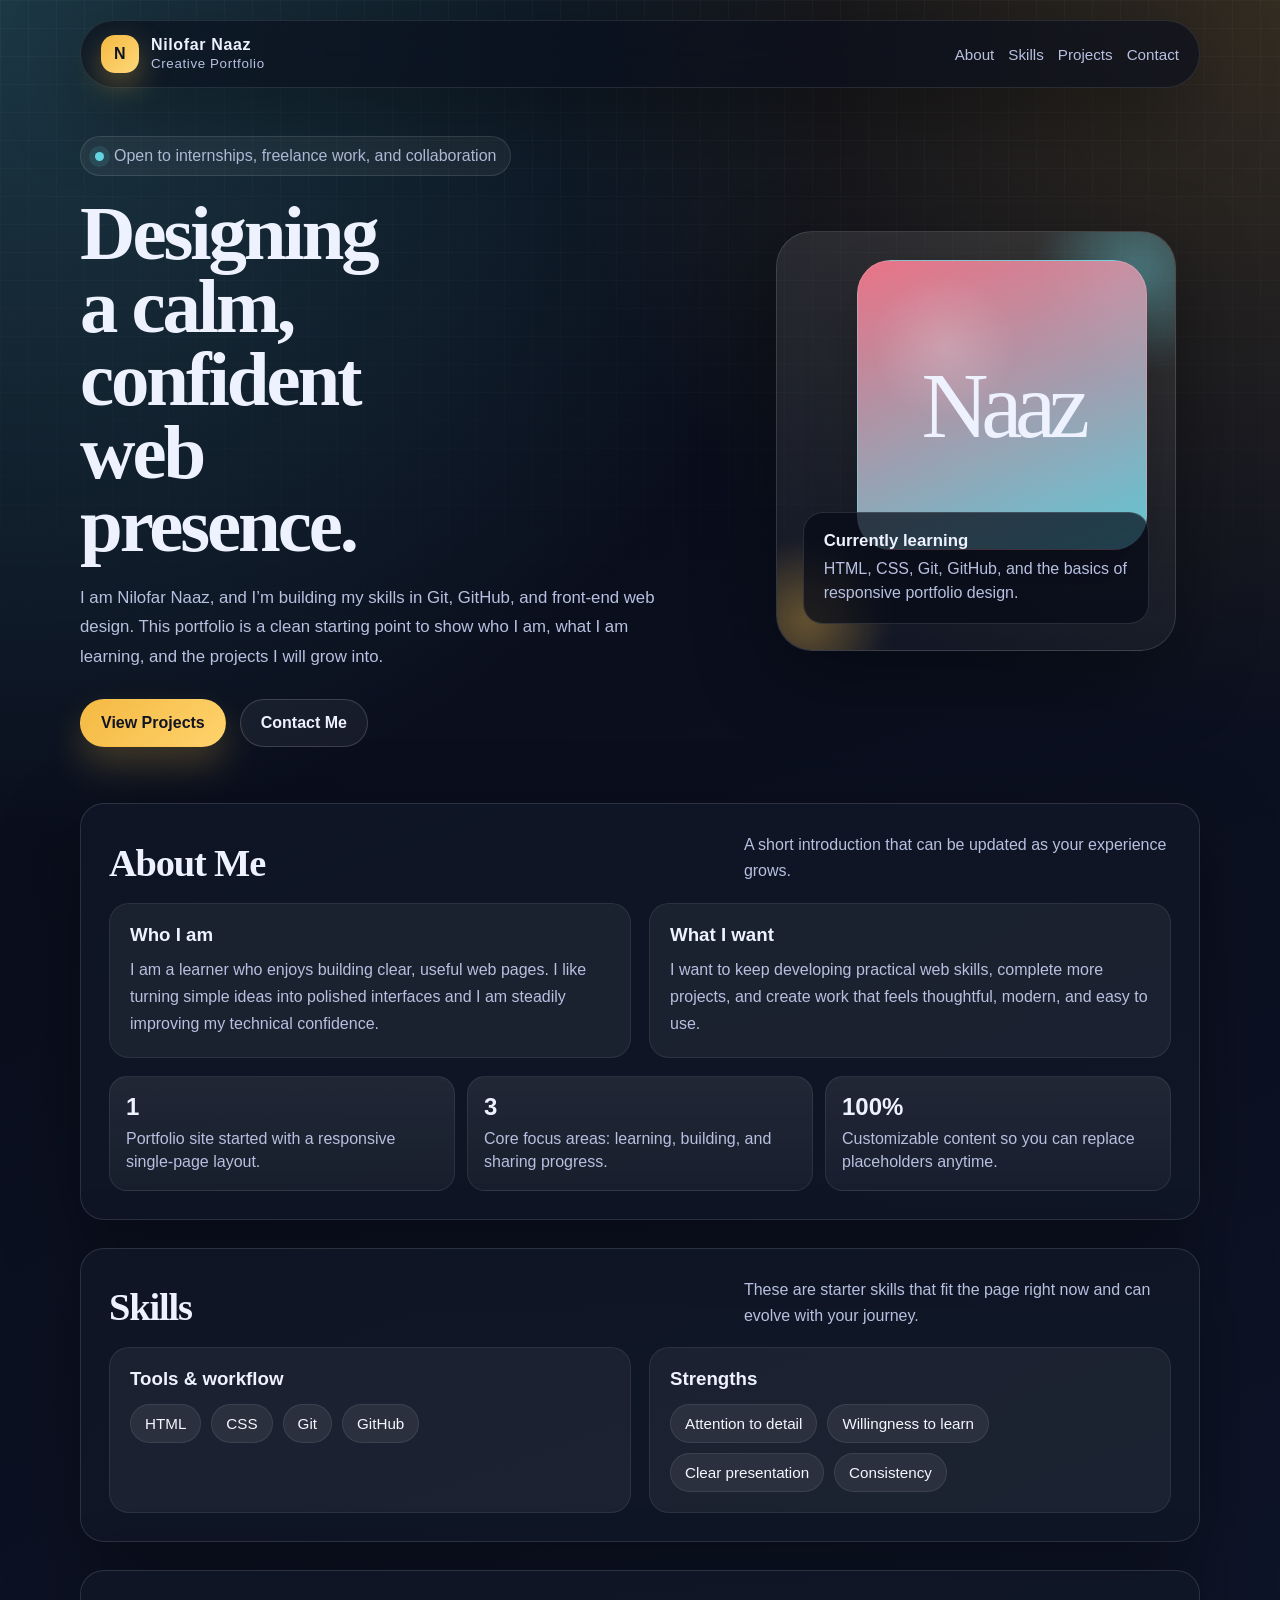
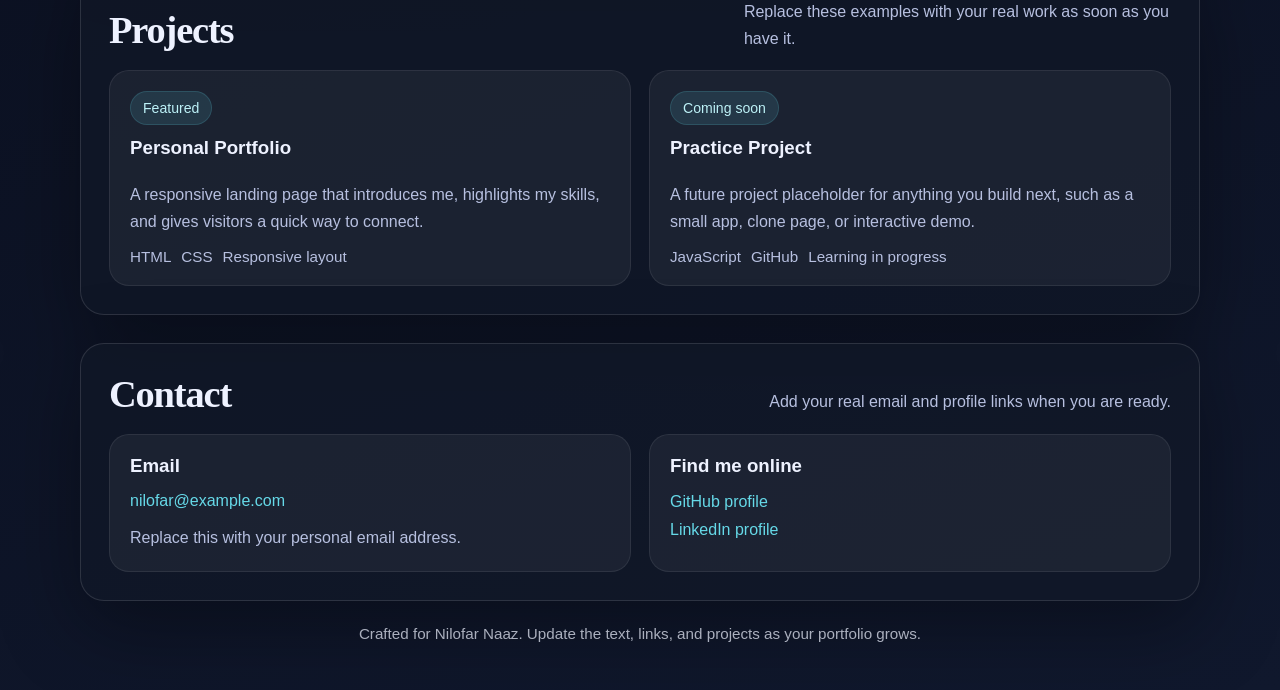
==== index.html @ 6805c0c6 "Initial commit" ====
<!DOCTYPE html>
<html lang="en">
<head>
    <meta charset="UTF-8">
    <meta name="viewport" content="width=device-width, initial-scale=1.0">
    <meta name="description" content="Portfolio website for Nilofar Naaz">
    <title>Nilofar Naaz | Portfolio</title>
    <style>
        :root {
            --bg: #0b1020;
            --bg-soft: #121a33;
            --card: rgba(17, 24, 39, 0.72);
            --card-border: rgba(255, 255, 255, 0.12);
            --text: #eef2ff;
            --muted: #b7c0e0;
            --accent: #f4b942;
            --accent-2: #66d9e8;
            --accent-3: #ff7a90;
            --shadow: 0 24px 80px rgba(0, 0, 0, 0.35);
            --radius: 24px;
        }

        * {
            box-sizing: border-box;
        }

        html {
            scroll-behavior: smooth;
        }

        body {
            margin: 0;
            font-family: "Trebuchet MS", "Segoe UI", Arial, sans-serif;
            color: var(--text);
            background:
                radial-gradient(circle at top left, rgba(102, 217, 232, 0.22), transparent 32%),
                radial-gradient(circle at top right, rgba(244, 185, 66, 0.18), transparent 28%),
                linear-gradient(160deg, #070b16 0%, #0b1020 45%, #10182d 100%);
            min-height: 100vh;
        }

        body::before {
            content: "";
            position: fixed;
            inset: 0;
            pointer-events: none;
            background-image: linear-gradient(rgba(255, 255, 255, 0.03) 1px, transparent 1px), linear-gradient(90deg, rgba(255, 255, 255, 0.03) 1px, transparent 1px);
            background-size: 28px 28px;
            mask-image: linear-gradient(to bottom, rgba(0, 0, 0, 0.9), transparent 90%);
        }

        a {
            color: inherit;
            text-decoration: none;
        }

        .page {
            width: min(1120px, calc(100% - 32px));
            margin: 0 auto;
            padding: 20px 0 48px;
            position: relative;
            z-index: 1;
        }

        .topbar {
            position: sticky;
            top: 16px;
            z-index: 20;
            backdrop-filter: blur(18px);
            background: rgba(10, 14, 28, 0.65);
            border: 1px solid rgba(255, 255, 255, 0.1);
            border-radius: 999px;
            box-shadow: var(--shadow);
            padding: 14px 20px;
            display: flex;
            align-items: center;
            justify-content: space-between;
            gap: 16px;
        }

        .brand {
            display: flex;
            align-items: center;
            gap: 12px;
            font-weight: 700;
            letter-spacing: 0.04em;
        }

        .brand-mark {
            width: 38px;
            height: 38px;
            border-radius: 14px;
            display: grid;
            place-items: center;
            color: #101522;
            background: linear-gradient(135deg, var(--accent), #ffd87a);
            box-shadow: 0 12px 30px rgba(244, 185, 66, 0.35);
        }

        .nav {
            display: flex;
            flex-wrap: wrap;
            gap: 14px;
            color: var(--muted);
            font-size: 0.95rem;
        }

        .nav a:hover,
        .nav a:focus-visible {
            color: var(--text);
        }

        .hero {
            display: grid;
            grid-template-columns: 1.3fr 0.9fr;
            gap: 24px;
            align-items: center;
            padding: 48px 0 28px;
        }

        .eyebrow {
            display: inline-flex;
            align-items: center;
            gap: 10px;
            padding: 10px 14px;
            border: 1px solid rgba(255, 255, 255, 0.12);
            background: rgba(255, 255, 255, 0.05);
            border-radius: 999px;
            color: var(--muted);
            margin-bottom: 22px;
        }

        .eyebrow::before {
            content: "";
            width: 9px;
            height: 9px;
            border-radius: 999px;
            background: var(--accent-2);
            box-shadow: 0 0 0 6px rgba(102, 217, 232, 0.12);
        }

        h1,
        h2,
        h3,
        p {
            margin: 0;
        }

        h1 {
            font-family: Georgia, "Times New Roman", serif;
            font-size: clamp(3rem, 6vw, 5.8rem);
            line-height: 0.95;
            letter-spacing: -0.04em;
            max-width: 9ch;
        }

        .hero-copy {
            margin-top: 20px;
            max-width: 62ch;
            color: var(--muted);
            font-size: 1.05rem;
            line-height: 1.75;
        }

        .cta-row {
            display: flex;
            flex-wrap: wrap;
            gap: 14px;
            margin-top: 28px;
        }

        .btn {
            display: inline-flex;
            align-items: center;
            justify-content: center;
            gap: 10px;
            padding: 14px 20px;
            border-radius: 999px;
            font-weight: 700;
            border: 1px solid transparent;
            transition: transform 180ms ease, box-shadow 180ms ease, border-color 180ms ease, background 180ms ease;
        }

        .btn:hover,
        .btn:focus-visible {
            transform: translateY(-2px);
        }

        .btn-primary {
            color: #111522;
            background: linear-gradient(135deg, var(--accent), #ffd36c);
            box-shadow: 0 18px 34px rgba(244, 185, 66, 0.22);
        }

        .btn-secondary {
            color: var(--text);
            border-color: rgba(255, 255, 255, 0.16);
            background: rgba(255, 255, 255, 0.05);
        }

        .hero-panel {
            position: relative;
            padding: 24px;
        }

        .profile-card {
            position: relative;
            overflow: hidden;
            border-radius: calc(var(--radius) + 12px);
            padding: 28px;
            background: linear-gradient(180deg, rgba(255, 255, 255, 0.09), rgba(255, 255, 255, 0.04));
            border: 1px solid var(--card-border);
            box-shadow: var(--shadow);
            min-height: 420px;
        }

        .profile-card::before,
        .profile-card::after {
            content: "";
            position: absolute;
            border-radius: 999px;
            filter: blur(8px);
        }

        .profile-card::before {
            width: 220px;
            height: 220px;
            right: -70px;
            top: -70px;
            background: radial-gradient(circle, rgba(102, 217, 232, 0.42), transparent 65%);
        }

        .profile-card::after {
            width: 180px;
            height: 180px;
            left: -60px;
            bottom: -60px;
            background: radial-gradient(circle, rgba(244, 185, 66, 0.38), transparent 65%);
        }

        .portrait {
            width: min(100%, 290px);
            aspect-ratio: 1;
            margin-left: auto;
            border-radius: 34px;
            border: 1px solid rgba(255, 255, 255, 0.14);
            background:
                radial-gradient(circle at 30% 30%, rgba(255, 255, 255, 0.18), transparent 25%),
                linear-gradient(160deg, rgba(255, 122, 144, 0.9), rgba(102, 217, 232, 0.9));
            display: grid;
            place-items: center;
            box-shadow: 0 24px 50px rgba(0, 0, 0, 0.26);
            position: relative;
            z-index: 1;
        }

        .portrait span {
            font-family: Georgia, "Times New Roman", serif;
            font-size: clamp(3.4rem, 10vw, 5.8rem);
            letter-spacing: -0.08em;
        }

        .status-card {
            position: absolute;
            left: 26px;
            bottom: 26px;
            right: 26px;
            z-index: 1;
            padding: 18px 20px;
            border-radius: 20px;
            background: rgba(8, 12, 24, 0.72);
            border: 1px solid rgba(255, 255, 255, 0.12);
            display: grid;
            gap: 6px;
        }

        .status-card strong {
            font-size: 1.05rem;
        }

        .status-card span {
            color: var(--muted);
            line-height: 1.5;
        }

        .section {
            margin-top: 28px;
            padding: 28px;
            border-radius: var(--radius);
            background: var(--card);
            border: 1px solid var(--card-border);
            box-shadow: var(--shadow);
        }

        .section-header {
            display: flex;
            align-items: flex-end;
            justify-content: space-between;
            gap: 18px;
            margin-bottom: 18px;
        }

        .section-header h2 {
            font-family: Georgia, "Times New Roman", serif;
            font-size: clamp(1.7rem, 3vw, 2.5rem);
            letter-spacing: -0.03em;
        }

        .section-header p {
            max-width: 48ch;
            color: var(--muted);
            line-height: 1.65;
        }

        .grid {
            display: grid;
            gap: 18px;
        }

        .about-grid,
        .skills-grid,
        .projects-grid,
        .contact-grid {
            grid-template-columns: repeat(2, minmax(0, 1fr));
        }

        .about-card,
        .skill-card,
        .project-card,
        .contact-card {
            padding: 20px;
            border-radius: 20px;
            background: rgba(255, 255, 255, 0.05);
            border: 1px solid rgba(255, 255, 255, 0.08);
        }

        .about-card p,
        .project-card p,
        .contact-card p {
            color: var(--muted);
            line-height: 1.7;
            margin-top: 10px;
        }

        .stat-row {
            display: grid;
            grid-template-columns: repeat(3, minmax(0, 1fr));
            gap: 12px;
            margin-top: 18px;
        }

        .stat {
            padding: 16px;
            border-radius: 18px;
            background: linear-gradient(180deg, rgba(255, 255, 255, 0.08), rgba(255, 255, 255, 0.04));
            border: 1px solid rgba(255, 255, 255, 0.08);
        }

        .stat strong {
            display: block;
            font-size: 1.5rem;
            margin-bottom: 6px;
        }

        .stat span {
            color: var(--muted);
            line-height: 1.45;
        }

        .chips {
            display: flex;
            flex-wrap: wrap;
            gap: 10px;
        }

        .chip {
            padding: 10px 14px;
            border-radius: 999px;
            background: rgba(255, 255, 255, 0.07);
            border: 1px solid rgba(255, 255, 255, 0.08);
            color: #f4f7ff;
            font-size: 0.95rem;
        }

        .project-card {
            display: grid;
            gap: 12px;
            min-height: 180px;
        }

        .project-tag {
            display: inline-flex;
            width: fit-content;
            padding: 8px 12px;
            border-radius: 999px;
            background: rgba(102, 217, 232, 0.12);
            border: 1px solid rgba(102, 217, 232, 0.16);
            color: #bdf1f7;
            font-size: 0.88rem;
        }

        .project-meta {
            display: flex;
            flex-wrap: wrap;
            gap: 10px;
            margin-top: auto;
            color: var(--muted);
            font-size: 0.95rem;
        }

        .contact-card a {
            color: var(--accent-2);
        }

        .contact-links {
            display: grid;
            gap: 10px;
            margin-top: 16px;
        }

        .footer {
            padding: 24px 6px 0;
            color: rgba(238, 242, 255, 0.7);
            text-align: center;
            font-size: 0.95rem;
        }

        @media (max-width: 900px) {
            .hero,
            .about-grid,
            .skills-grid,
            .projects-grid,
            .contact-grid {
                grid-template-columns: 1fr;
            }

            .topbar {
                border-radius: 28px;
                align-items: flex-start;
                flex-direction: column;
            }

            .nav {
                gap: 12px 16px;
            }

            .stat-row {
                grid-template-columns: 1fr;
            }

            .portrait {
                margin: 0 auto;
            }
        }

        @media (max-width: 640px) {
            .page {
                width: min(100% - 20px, 1120px);
                padding-top: 10px;
            }

            .section,
            .profile-card {
                padding: 20px;
            }

            .hero {
                padding-top: 32px;
            }

            h1 {
                max-width: 100%;
            }

            .status-card {
                left: 16px;
                right: 16px;
                bottom: 16px;
            }
        }
    </style>
</head>
<body>
    <main class="page">
        <header class="topbar">
            <div class="brand">
                <div class="brand-mark">N</div>
                <div>
                    <div>Nilofar Naaz</div>
                    <small style="color: var(--muted); font-weight: 400;">Creative Portfolio</small>
                </div>
            </div>
            <nav class="nav" aria-label="Primary">
                <a href="#about">About</a>
                <a href="#skills">Skills</a>
                <a href="#projects">Projects</a>
                <a href="#contact">Contact</a>
            </nav>
        </header>

        <section class="hero" id="home">
            <div>
                <div class="eyebrow">Open to internships, freelance work, and collaboration</div>
                <h1>Designing a calm, confident web presence.</h1>
                <p class="hero-copy">
                    I am Nilofar Naaz, and I’m building my skills in Git, GitHub, and front-end web design.
                    This portfolio is a clean starting point to show who I am, what I am learning, and the projects I will grow into.
                </p>
                <div class="cta-row">
                    <a class="btn btn-primary" href="#projects">View Projects</a>
                    <a class="btn btn-secondary" href="#contact">Contact Me</a>
                </div>
            </div>

            <div class="hero-panel">
                <div class="profile-card">
                    <div class="portrait" aria-hidden="true">
                        <span>Naaz</span>
                    </div>
                    <div class="status-card">
                        <strong>Currently learning</strong>
                        <span>HTML, CSS, Git, GitHub, and the basics of responsive portfolio design.</span>
                    </div>
                </div>
            </div>
        </section>

        <section class="section" id="about">
            <div class="section-header">
                <div>
                    <h2>About Me</h2>
                </div>
                <p>A short introduction that can be updated as your experience grows.</p>
            </div>
            <div class="grid about-grid">
                <article class="about-card">
                    <h3>Who I am</h3>
                    <p>
                        I am a learner who enjoys building clear, useful web pages. I like turning simple ideas into
                        polished interfaces and I am steadily improving my technical confidence.
                    </p>
                </article>
                <article class="about-card">
                    <h3>What I want</h3>
                    <p>
                        I want to keep developing practical web skills, complete more projects, and create work that
                        feels thoughtful, modern, and easy to use.
                    </p>
                </article>
            </div>
            <div class="stat-row">
                <div class="stat">
                    <strong>1</strong>
                    <span>Portfolio site started with a responsive single-page layout.</span>
                </div>
                <div class="stat">
                    <strong>3</strong>
                    <span>Core focus areas: learning, building, and sharing progress.</span>
                </div>
                <div class="stat">
                    <strong>100%</strong>
                    <span>Customizable content so you can replace placeholders anytime.</span>
                </div>
            </div>
        </section>

        <section class="section" id="skills">
            <div class="section-header">
                <div>
                    <h2>Skills</h2>
                </div>
                <p>These are starter skills that fit the page right now and can evolve with your journey.</p>
            </div>
            <div class="grid skills-grid">
                <article class="skill-card">
                    <h3>Tools & workflow</h3>
                    <div class="chips" style="margin-top: 14px;">
                        <span class="chip">HTML</span>
                        <span class="chip">CSS</span>
                        <span class="chip">Git</span>
                        <span class="chip">GitHub</span>
                    </div>
                </article>
                <article class="skill-card">
                    <h3>Strengths</h3>
                    <div class="chips" style="margin-top: 14px;">
                        <span class="chip">Attention to detail</span>
                        <span class="chip">Willingness to learn</span>
                        <span class="chip">Clear presentation</span>
                        <span class="chip">Consistency</span>
                    </div>
                </article>
            </div>
        </section>

        <section class="section" id="projects">
            <div class="section-header">
                <div>
                    <h2>Projects</h2>
                </div>
                <p>Replace these examples with your real work as soon as you have it.</p>
            </div>
            <div class="grid projects-grid">
                <article class="project-card">
                    <div class="project-tag">Featured</div>
                    <h3>Personal Portfolio</h3>
                    <p>A responsive landing page that introduces me, highlights my skills, and gives visitors a quick way to connect.</p>
                    <div class="project-meta">
                        <span>HTML</span>
                        <span>CSS</span>
                        <span>Responsive layout</span>
                    </div>
                </article>
                <article class="project-card">
                    <div class="project-tag">Coming soon</div>
                    <h3>Practice Project</h3>
                    <p>A future project placeholder for anything you build next, such as a small app, clone page, or interactive demo.</p>
                    <div class="project-meta">
                        <span>JavaScript</span>
                        <span>GitHub</span>
                        <span>Learning in progress</span>
                    </div>
                </article>
            </div>
        </section>

        <section class="section" id="contact">
            <div class="section-header">
                <div>
                    <h2>Contact</h2>
                </div>
                <p>Add your real email and profile links when you are ready.</p>
            </div>
            <div class="grid contact-grid">
                <article class="contact-card">
                    <h3>Email</h3>
                    <p><a href="mailto:nilofar@example.com">nilofar@example.com</a></p>
                    <p>Replace this with your personal email address.</p>
                </article>
                <article class="contact-card">
                    <h3>Find me online</h3>
                    <div class="contact-links">
                        <a href="https://github.com/" target="_blank" rel="noreferrer">GitHub profile</a>
                        <a href="https://www.linkedin.com/" target="_blank" rel="noreferrer">LinkedIn profile</a>
                    </div>
                </article>
            </div>
        </section>

        <footer class="footer">
            Crafted for Nilofar Naaz. Update the text, links, and projects as your portfolio grows.
        </footer>
    </main>
</body>
</html>
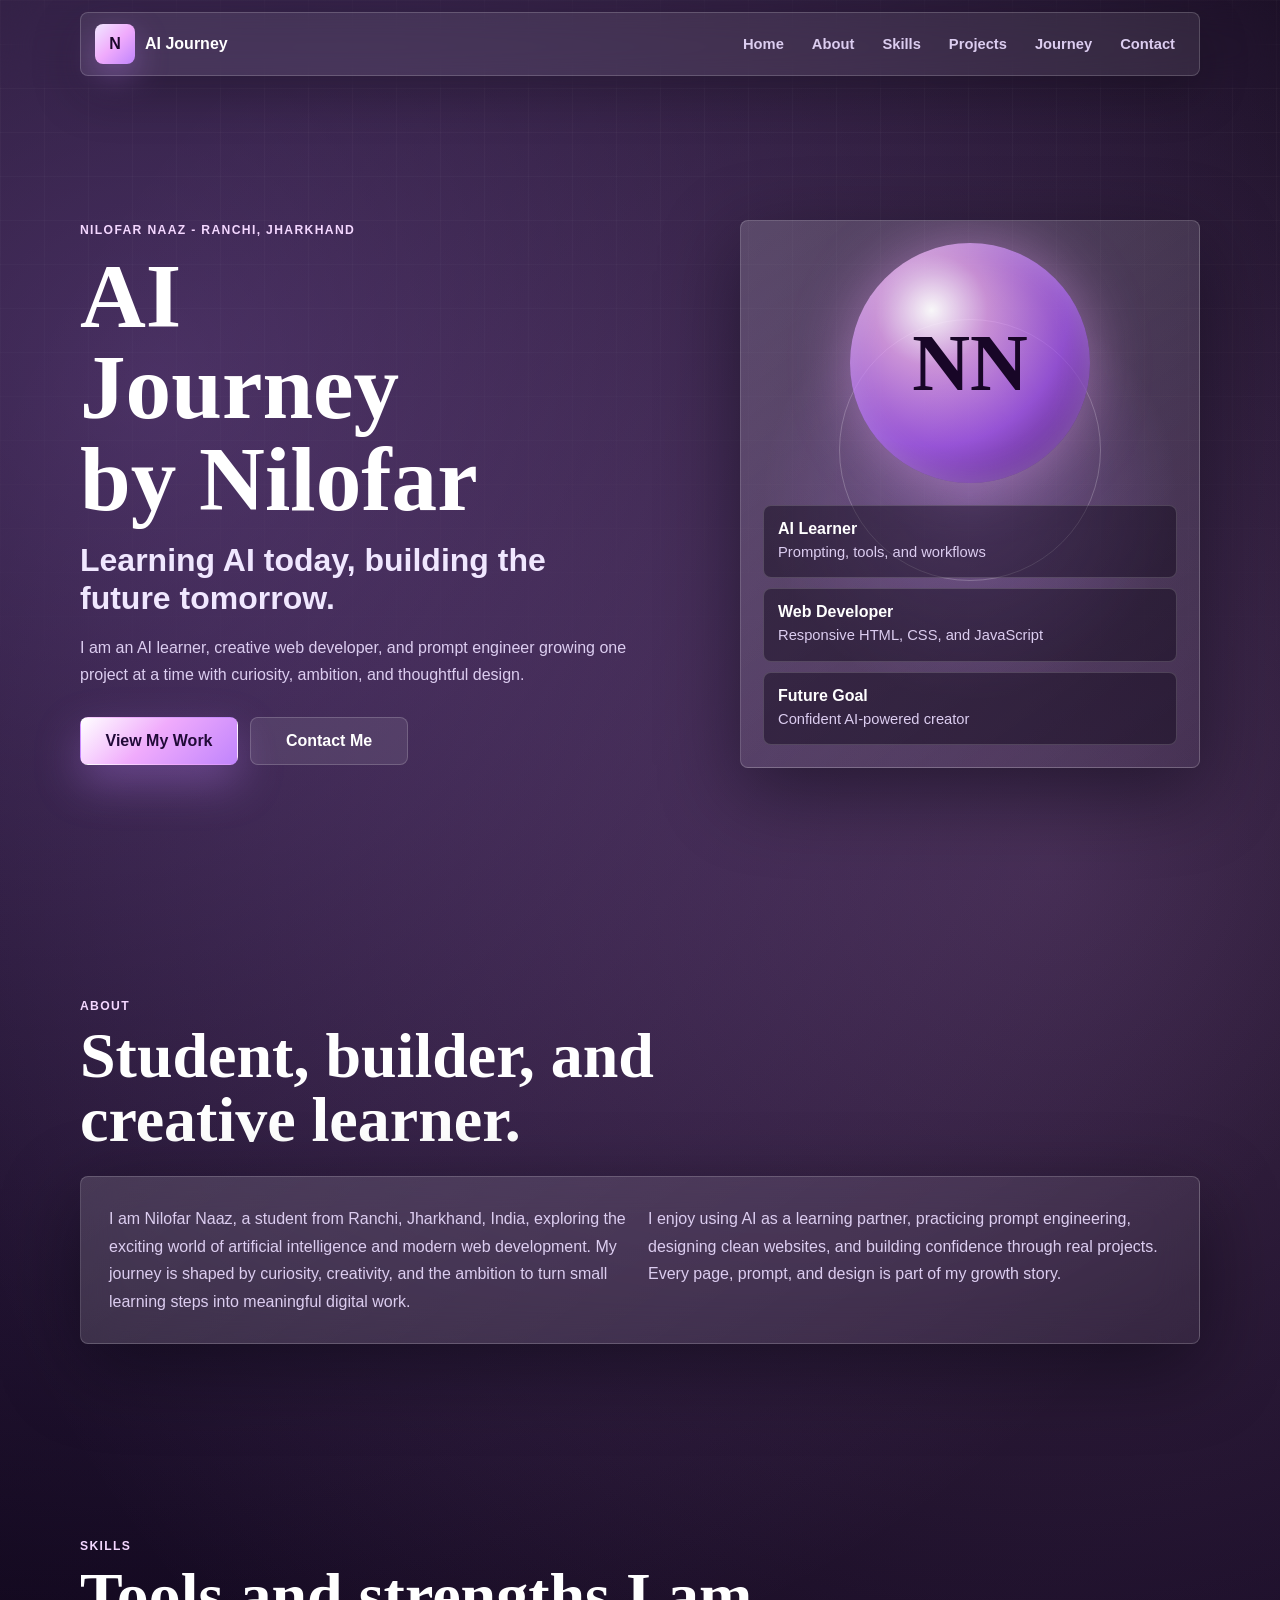
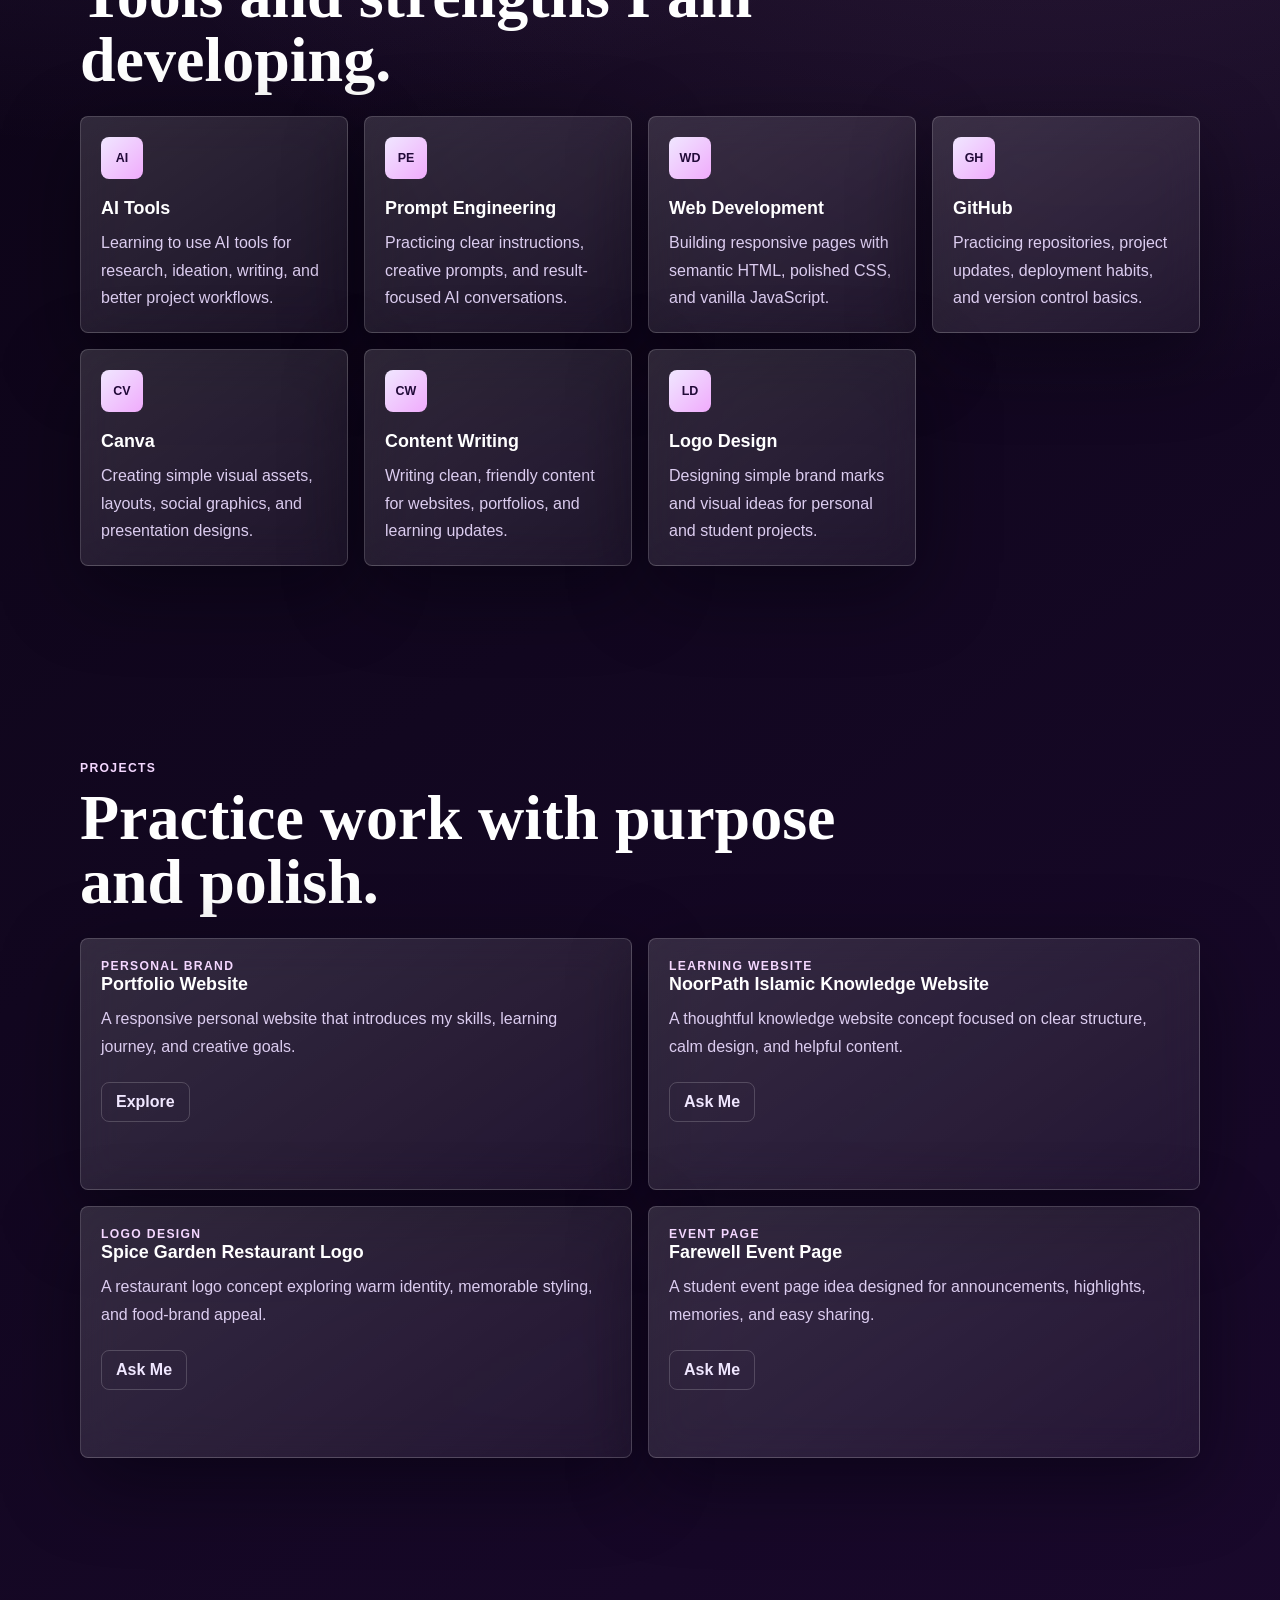
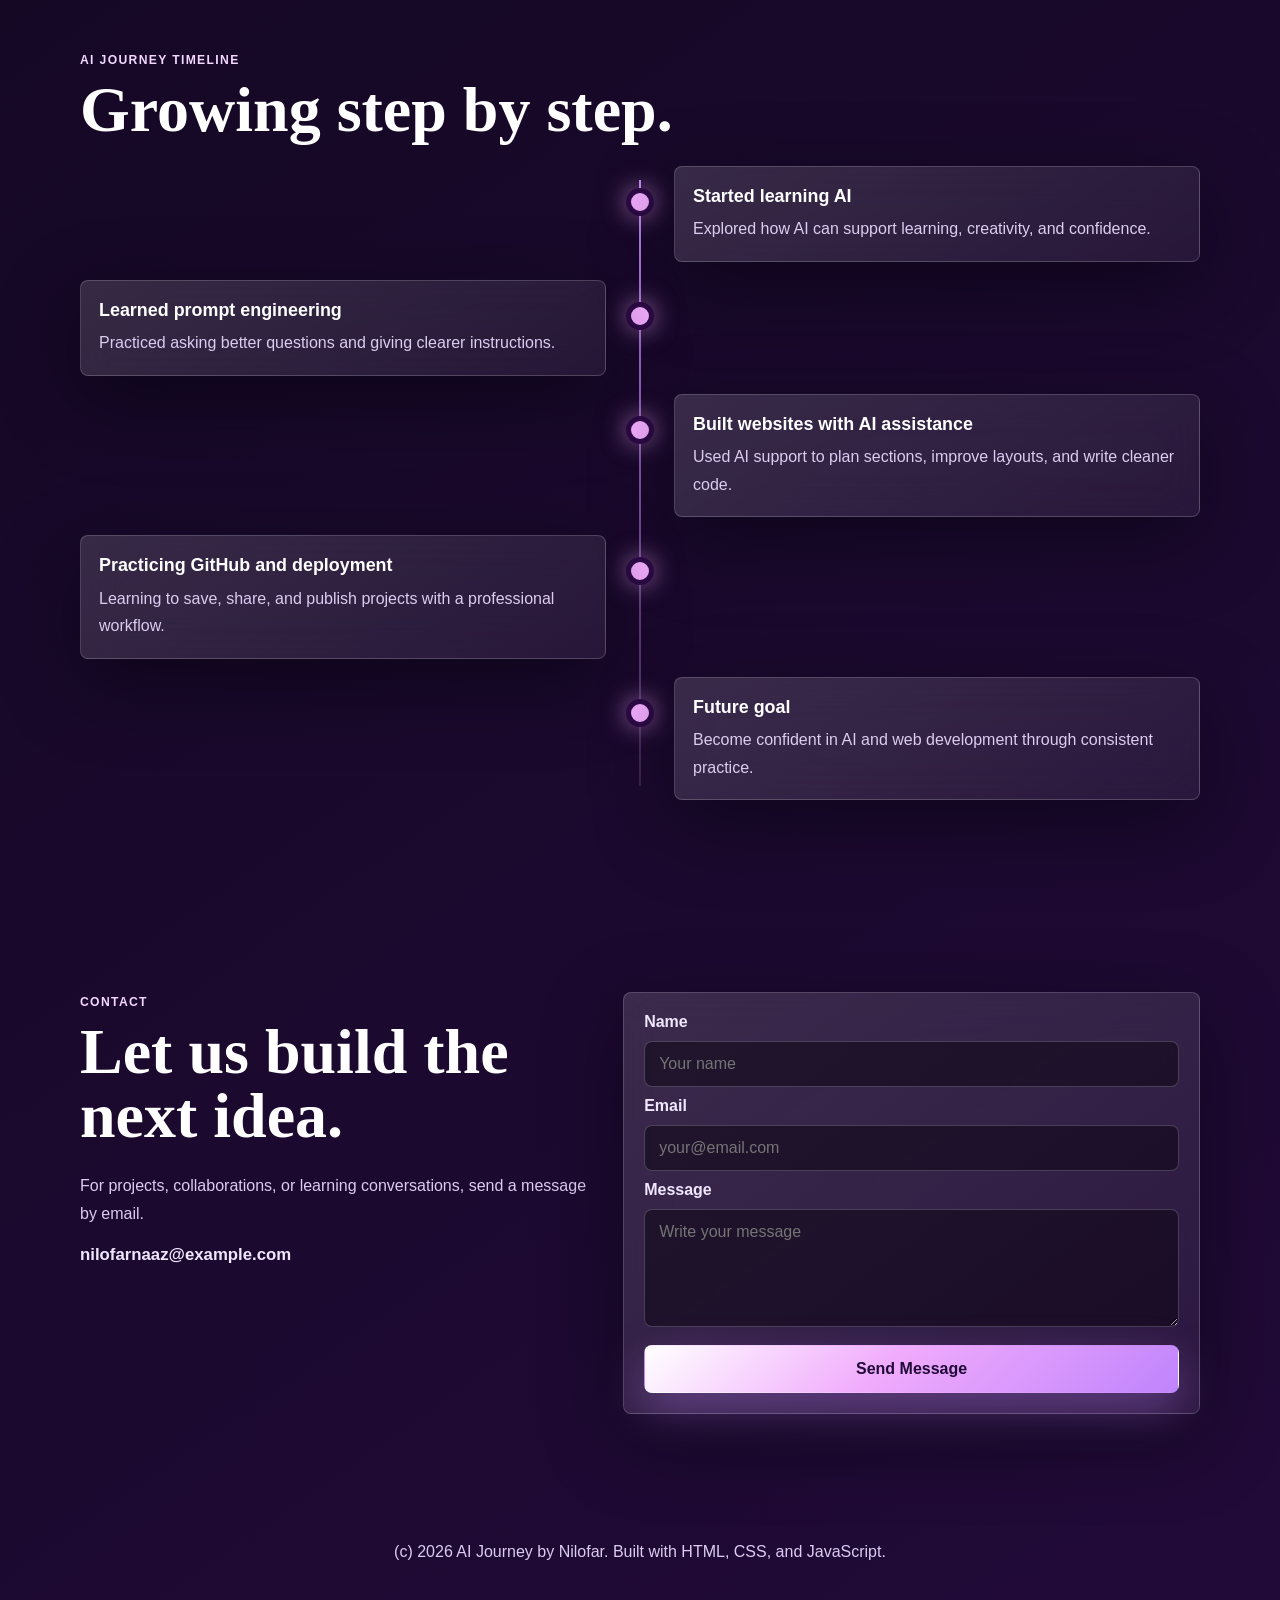
==== commit 94b1fdfc: "Build AI Journey portfolio" ====
--- a/index.html
+++ b/index.html
@@ -3,653 +3,256 @@
 <head>
     <meta charset="UTF-8">
     <meta name="viewport" content="width=device-width, initial-scale=1.0">
-    <meta name="description" content="Portfolio website for Nilofar Naaz">
-    <title>Nilofar Naaz | Portfolio</title>
-    <style>
-        :root {
-            --bg: #0b1020;
-            --bg-soft: #121a33;
-            --card: rgba(17, 24, 39, 0.72);
-            --card-border: rgba(255, 255, 255, 0.12);
-            --text: #eef2ff;
-            --muted: #b7c0e0;
-            --accent: #f4b942;
-            --accent-2: #66d9e8;
-            --accent-3: #ff7a90;
-            --shadow: 0 24px 80px rgba(0, 0, 0, 0.35);
-            --radius: 24px;
-        }
-
-        * {
-            box-sizing: border-box;
-        }
-
-        html {
-            scroll-behavior: smooth;
-        }
-
-        body {
-            margin: 0;
-            font-family: "Trebuchet MS", "Segoe UI", Arial, sans-serif;
-            color: var(--text);
-            background:
-                radial-gradient(circle at top left, rgba(102, 217, 232, 0.22), transparent 32%),
-                radial-gradient(circle at top right, rgba(244, 185, 66, 0.18), transparent 28%),
-                linear-gradient(160deg, #070b16 0%, #0b1020 45%, #10182d 100%);
-            min-height: 100vh;
-        }
-
-        body::before {
-            content: "";
-            position: fixed;
-            inset: 0;
-            pointer-events: none;
-            background-image: linear-gradient(rgba(255, 255, 255, 0.03) 1px, transparent 1px), linear-gradient(90deg, rgba(255, 255, 255, 0.03) 1px, transparent 1px);
-            background-size: 28px 28px;
-            mask-image: linear-gradient(to bottom, rgba(0, 0, 0, 0.9), transparent 90%);
-        }
-
-        a {
-            color: inherit;
-            text-decoration: none;
-        }
-
-        .page {
-            width: min(1120px, calc(100% - 32px));
-            margin: 0 auto;
-            padding: 20px 0 48px;
-            position: relative;
-            z-index: 1;
-        }
-
-        .topbar {
-            position: sticky;
-            top: 16px;
-            z-index: 20;
-            backdrop-filter: blur(18px);
-            background: rgba(10, 14, 28, 0.65);
-            border: 1px solid rgba(255, 255, 255, 0.1);
-            border-radius: 999px;
-            box-shadow: var(--shadow);
-            padding: 14px 20px;
-            display: flex;
-            align-items: center;
-            justify-content: space-between;
-            gap: 16px;
-        }
-
-        .brand {
-            display: flex;
-            align-items: center;
-            gap: 12px;
-            font-weight: 700;
-            letter-spacing: 0.04em;
-        }
-
-        .brand-mark {
-            width: 38px;
-            height: 38px;
-            border-radius: 14px;
-            display: grid;
-            place-items: center;
-            color: #101522;
-            background: linear-gradient(135deg, var(--accent), #ffd87a);
-            box-shadow: 0 12px 30px rgba(244, 185, 66, 0.35);
-        }
-
-        .nav {
-            display: flex;
-            flex-wrap: wrap;
-            gap: 14px;
-            color: var(--muted);
-            font-size: 0.95rem;
-        }
-
-        .nav a:hover,
-        .nav a:focus-visible {
-            color: var(--text);
-        }
-
-        .hero {
-            display: grid;
-            grid-template-columns: 1.3fr 0.9fr;
-            gap: 24px;
-            align-items: center;
-            padding: 48px 0 28px;
-        }
-
-        .eyebrow {
-            display: inline-flex;
-            align-items: center;
-            gap: 10px;
-            padding: 10px 14px;
-            border: 1px solid rgba(255, 255, 255, 0.12);
-            background: rgba(255, 255, 255, 0.05);
-            border-radius: 999px;
-            color: var(--muted);
-            margin-bottom: 22px;
-        }
-
-        .eyebrow::before {
-            content: "";
-            width: 9px;
-            height: 9px;
-            border-radius: 999px;
-            background: var(--accent-2);
-            box-shadow: 0 0 0 6px rgba(102, 217, 232, 0.12);
-        }
-
-        h1,
-        h2,
-        h3,
-        p {
-            margin: 0;
-        }
-
-        h1 {
-            font-family: Georgia, "Times New Roman", serif;
-            font-size: clamp(3rem, 6vw, 5.8rem);
-            line-height: 0.95;
-            letter-spacing: -0.04em;
-            max-width: 9ch;
-        }
-
-        .hero-copy {
-            margin-top: 20px;
-            max-width: 62ch;
-            color: var(--muted);
-            font-size: 1.05rem;
-            line-height: 1.75;
-        }
-
-        .cta-row {
-            display: flex;
-            flex-wrap: wrap;
-            gap: 14px;
-            margin-top: 28px;
-        }
-
-        .btn {
-            display: inline-flex;
-            align-items: center;
-            justify-content: center;
-            gap: 10px;
-            padding: 14px 20px;
-            border-radius: 999px;
-            font-weight: 700;
-            border: 1px solid transparent;
-            transition: transform 180ms ease, box-shadow 180ms ease, border-color 180ms ease, background 180ms ease;
-        }
-
-        .btn:hover,
-        .btn:focus-visible {
-            transform: translateY(-2px);
-        }
-
-        .btn-primary {
-            color: #111522;
-            background: linear-gradient(135deg, var(--accent), #ffd36c);
-            box-shadow: 0 18px 34px rgba(244, 185, 66, 0.22);
-        }
-
-        .btn-secondary {
-            color: var(--text);
-            border-color: rgba(255, 255, 255, 0.16);
-            background: rgba(255, 255, 255, 0.05);
-        }
-
-        .hero-panel {
-            position: relative;
-            padding: 24px;
-        }
-
-        .profile-card {
-            position: relative;
-            overflow: hidden;
-            border-radius: calc(var(--radius) + 12px);
-            padding: 28px;
-            background: linear-gradient(180deg, rgba(255, 255, 255, 0.09), rgba(255, 255, 255, 0.04));
-            border: 1px solid var(--card-border);
-            box-shadow: var(--shadow);
-            min-height: 420px;
-        }
-
-        .profile-card::before,
-        .profile-card::after {
-            content: "";
-            position: absolute;
-            border-radius: 999px;
-            filter: blur(8px);
-        }
-
-        .profile-card::before {
-            width: 220px;
-            height: 220px;
-            right: -70px;
-            top: -70px;
-            background: radial-gradient(circle, rgba(102, 217, 232, 0.42), transparent 65%);
-        }
-
-        .profile-card::after {
-            width: 180px;
-            height: 180px;
-            left: -60px;
-            bottom: -60px;
-            background: radial-gradient(circle, rgba(244, 185, 66, 0.38), transparent 65%);
-        }
-
-        .portrait {
-            width: min(100%, 290px);
-            aspect-ratio: 1;
-            margin-left: auto;
-            border-radius: 34px;
-            border: 1px solid rgba(255, 255, 255, 0.14);
-            background:
-                radial-gradient(circle at 30% 30%, rgba(255, 255, 255, 0.18), transparent 25%),
-                linear-gradient(160deg, rgba(255, 122, 144, 0.9), rgba(102, 217, 232, 0.9));
-            display: grid;
-            place-items: center;
-            box-shadow: 0 24px 50px rgba(0, 0, 0, 0.26);
-            position: relative;
-            z-index: 1;
-        }
-
-        .portrait span {
-            font-family: Georgia, "Times New Roman", serif;
-            font-size: clamp(3.4rem, 10vw, 5.8rem);
-            letter-spacing: -0.08em;
-        }
-
-        .status-card {
-            position: absolute;
-            left: 26px;
-            bottom: 26px;
-            right: 26px;
-            z-index: 1;
-            padding: 18px 20px;
-            border-radius: 20px;
-            background: rgba(8, 12, 24, 0.72);
-            border: 1px solid rgba(255, 255, 255, 0.12);
-            display: grid;
-            gap: 6px;
-        }
-
-        .status-card strong {
-            font-size: 1.05rem;
-        }
-
-        .status-card span {
-            color: var(--muted);
-            line-height: 1.5;
-        }
-
-        .section {
-            margin-top: 28px;
-            padding: 28px;
-            border-radius: var(--radius);
-            background: var(--card);
-            border: 1px solid var(--card-border);
-            box-shadow: var(--shadow);
-        }
-
-        .section-header {
-            display: flex;
-            align-items: flex-end;
-            justify-content: space-between;
-            gap: 18px;
-            margin-bottom: 18px;
-        }
-
-        .section-header h2 {
-            font-family: Georgia, "Times New Roman", serif;
-            font-size: clamp(1.7rem, 3vw, 2.5rem);
-            letter-spacing: -0.03em;
-        }
-
-        .section-header p {
-            max-width: 48ch;
-            color: var(--muted);
-            line-height: 1.65;
-        }
-
-        .grid {
-            display: grid;
-            gap: 18px;
-        }
-
-        .about-grid,
-        .skills-grid,
-        .projects-grid,
-        .contact-grid {
-            grid-template-columns: repeat(2, minmax(0, 1fr));
-        }
-
-        .about-card,
-        .skill-card,
-        .project-card,
-        .contact-card {
-            padding: 20px;
-            border-radius: 20px;
-            background: rgba(255, 255, 255, 0.05);
-            border: 1px solid rgba(255, 255, 255, 0.08);
-        }
-
-        .about-card p,
-        .project-card p,
-        .contact-card p {
-            color: var(--muted);
-            line-height: 1.7;
-            margin-top: 10px;
-        }
-
-        .stat-row {
-            display: grid;
-            grid-template-columns: repeat(3, minmax(0, 1fr));
-            gap: 12px;
-            margin-top: 18px;
-        }
-
-        .stat {
-            padding: 16px;
-            border-radius: 18px;
-            background: linear-gradient(180deg, rgba(255, 255, 255, 0.08), rgba(255, 255, 255, 0.04));
-            border: 1px solid rgba(255, 255, 255, 0.08);
-        }
-
-        .stat strong {
-            display: block;
-            font-size: 1.5rem;
-            margin-bottom: 6px;
-        }
-
-        .stat span {
-            color: var(--muted);
-            line-height: 1.45;
-        }
-
-        .chips {
-            display: flex;
-            flex-wrap: wrap;
-            gap: 10px;
-        }
-
-        .chip {
-            padding: 10px 14px;
-            border-radius: 999px;
-            background: rgba(255, 255, 255, 0.07);
-            border: 1px solid rgba(255, 255, 255, 0.08);
-            color: #f4f7ff;
-            font-size: 0.95rem;
-        }
-
-        .project-card {
-            display: grid;
-            gap: 12px;
-            min-height: 180px;
-        }
-
-        .project-tag {
-            display: inline-flex;
-            width: fit-content;
-            padding: 8px 12px;
-            border-radius: 999px;
-            background: rgba(102, 217, 232, 0.12);
-            border: 1px solid rgba(102, 217, 232, 0.16);
-            color: #bdf1f7;
-            font-size: 0.88rem;
-        }
-
-        .project-meta {
-            display: flex;
-            flex-wrap: wrap;
-            gap: 10px;
-            margin-top: auto;
-            color: var(--muted);
-            font-size: 0.95rem;
-        }
-
-        .contact-card a {
-            color: var(--accent-2);
-        }
-
-        .contact-links {
-            display: grid;
-            gap: 10px;
-            margin-top: 16px;
-        }
-
-        .footer {
-            padding: 24px 6px 0;
-            color: rgba(238, 242, 255, 0.7);
-            text-align: center;
-            font-size: 0.95rem;
-        }
-
-        @media (max-width: 900px) {
-            .hero,
-            .about-grid,
-            .skills-grid,
-            .projects-grid,
-            .contact-grid {
-                grid-template-columns: 1fr;
-            }
-
-            .topbar {
-                border-radius: 28px;
-                align-items: flex-start;
-                flex-direction: column;
-            }
-
-            .nav {
-                gap: 12px 16px;
-            }
-
-            .stat-row {
-                grid-template-columns: 1fr;
-            }
-
-            .portrait {
-                margin: 0 auto;
-            }
-        }
-
-        @media (max-width: 640px) {
-            .page {
-                width: min(100% - 20px, 1120px);
-                padding-top: 10px;
-            }
-
-            .section,
-            .profile-card {
-                padding: 20px;
-            }
-
-            .hero {
-                padding-top: 32px;
-            }
-
-            h1 {
-                max-width: 100%;
-            }
-
-            .status-card {
-                left: 16px;
-                right: 16px;
-                bottom: 16px;
-            }
-        }
-    </style>
+    <meta name="description" content="AI Journey by Nilofar - portfolio of Nilofar Naaz, AI learner, web developer, and prompt engineer from Ranchi, Jharkhand.">
+    <title>AI Journey by Nilofar</title>
+    <link rel="stylesheet" href="style.css">
 </head>
 <body>
-    <main class="page">
-        <header class="topbar">
-            <div class="brand">
-                <div class="brand-mark">N</div>
-                <div>
-                    <div>Nilofar Naaz</div>
-                    <small style="color: var(--muted); font-weight: 400;">Creative Portfolio</small>
-                </div>
-            </div>
-            <nav class="nav" aria-label="Primary">
-                <a href="#about">About</a>
-                <a href="#skills">Skills</a>
-                <a href="#projects">Projects</a>
-                <a href="#contact">Contact</a>
-            </nav>
-        </header>
-
-        <section class="hero" id="home">
-            <div>
-                <div class="eyebrow">Open to internships, freelance work, and collaboration</div>
-                <h1>Designing a calm, confident web presence.</h1>
-                <p class="hero-copy">
-                    I am Nilofar Naaz, and I’m building my skills in Git, GitHub, and front-end web design.
-                    This portfolio is a clean starting point to show who I am, what I am learning, and the projects I will grow into.
-                </p>
-                <div class="cta-row">
-                    <a class="btn btn-primary" href="#projects">View Projects</a>
-                    <a class="btn btn-secondary" href="#contact">Contact Me</a>
-                </div>
-            </div>
-
-            <div class="hero-panel">
-                <div class="profile-card">
-                    <div class="portrait" aria-hidden="true">
-                        <span>Naaz</span>
+    <header class="site-header" id="top">
+        <nav class="navbar" aria-label="Primary navigation">
+            <a class="brand" href="#home" aria-label="AI Journey by Nilofar home">
+                <span class="brand-mark">N</span>
+                <span class="brand-text">AI Journey</span>
+            </a>
+
+            <button class="nav-toggle" type="button" aria-label="Open navigation menu" aria-expanded="false" aria-controls="nav-menu">
+                <span></span>
+                <span></span>
+                <span></span>
+            </button>
+
+            <ul class="nav-menu" id="nav-menu">
+                <li><a href="#home">Home</a></li>
+                <li><a href="#about">About</a></li>
+                <li><a href="#skills">Skills</a></li>
+                <li><a href="#projects">Projects</a></li>
+                <li><a href="#journey">Journey</a></li>
+                <li><a href="#contact">Contact</a></li>
+            </ul>
+        </nav>
+    </header>
+
+    <main>
+        <section class="hero section-pad" id="home">
+            <div class="container hero-grid">
+                <div class="hero-content reveal">
+                    <p class="eyebrow">Nilofar Naaz - Ranchi, Jharkhand</p>
+                    <h1>AI Journey by Nilofar</h1>
+                    <p class="hero-subtitle">Learning AI today, building the future tomorrow.</p>
+                    <p class="hero-copy">
+                        I am an AI learner, creative web developer, and prompt engineer growing one project at a time with curiosity, ambition, and thoughtful design.
+                    </p>
+                    <div class="hero-actions">
+                        <a class="btn btn-primary" href="#projects">View My Work</a>
+                        <a class="btn btn-secondary" href="#contact">Contact Me</a>
                     </div>
-                    <div class="status-card">
-                        <strong>Currently learning</strong>
-                        <span>HTML, CSS, Git, GitHub, and the basics of responsive portfolio design.</span>
+                </div>
+
+                <div class="hero-card reveal">
+                    <div class="orbital-card">
+                        <div class="profile-glow">
+                            <span>NN</span>
+                        </div>
+                        <div class="hero-stats">
+                            <div>
+                                <strong>AI Learner</strong>
+                                <span>Prompting, tools, and workflows</span>
+                            </div>
+                            <div>
+                                <strong>Web Developer</strong>
+                                <span>Responsive HTML, CSS, and JavaScript</span>
+                            </div>
+                            <div>
+                                <strong>Future Goal</strong>
+                                <span>Confident AI-powered creator</span>
+                            </div>
+                        </div>
                     </div>
                 </div>
             </div>
         </section>
 
-        <section class="section" id="about">
-            <div class="section-header">
-                <div>
-                    <h2>About Me</h2>
-                </div>
-                <p>A short introduction that can be updated as your experience grows.</p>
-            </div>
-            <div class="grid about-grid">
-                <article class="about-card">
-                    <h3>Who I am</h3>
+        <section class="section-pad" id="about">
+            <div class="container">
+                <div class="section-heading reveal">
+                    <span>About</span>
+                    <h2>Student, builder, and creative learner.</h2>
+                </div>
+                <div class="about-panel glass reveal">
                     <p>
-                        I am a learner who enjoys building clear, useful web pages. I like turning simple ideas into
-                        polished interfaces and I am steadily improving my technical confidence.
-                    </p>
-                </article>
-                <article class="about-card">
-                    <h3>What I want</h3>
+                        I am Nilofar Naaz, a student from Ranchi, Jharkhand, India, exploring the exciting world of artificial intelligence and modern web development. My journey is shaped by curiosity, creativity, and the ambition to turn small learning steps into meaningful digital work.
+                    </p>
                     <p>
-                        I want to keep developing practical web skills, complete more projects, and create work that
-                        feels thoughtful, modern, and easy to use.
-                    </p>
-                </article>
-            </div>
-            <div class="stat-row">
-                <div class="stat">
-                    <strong>1</strong>
-                    <span>Portfolio site started with a responsive single-page layout.</span>
-                </div>
-                <div class="stat">
-                    <strong>3</strong>
-                    <span>Core focus areas: learning, building, and sharing progress.</span>
-                </div>
-                <div class="stat">
-                    <strong>100%</strong>
-                    <span>Customizable content so you can replace placeholders anytime.</span>
-                </div>
-            </div>
-        </section>
-
-        <section class="section" id="skills">
-            <div class="section-header">
-                <div>
-                    <h2>Skills</h2>
-                </div>
-                <p>These are starter skills that fit the page right now and can evolve with your journey.</p>
-            </div>
-            <div class="grid skills-grid">
-                <article class="skill-card">
-                    <h3>Tools & workflow</h3>
-                    <div class="chips" style="margin-top: 14px;">
-                        <span class="chip">HTML</span>
-                        <span class="chip">CSS</span>
-                        <span class="chip">Git</span>
-                        <span class="chip">GitHub</span>
+                        I enjoy using AI as a learning partner, practicing prompt engineering, designing clean websites, and building confidence through real projects. Every page, prompt, and design is part of my growth story.
+                    </p>
+                </div>
+            </div>
+        </section>
+
+        <section class="section-pad" id="skills">
+            <div class="container">
+                <div class="section-heading reveal">
+                    <span>Skills</span>
+                    <h2>Tools and strengths I am developing.</h2>
+                </div>
+                <div class="card-grid skills-grid">
+                    <article class="skill-card glass reveal">
+                        <span class="card-icon">AI</span>
+                        <h3>AI Tools</h3>
+                        <p>Learning to use AI tools for research, ideation, writing, and better project workflows.</p>
+                    </article>
+                    <article class="skill-card glass reveal">
+                        <span class="card-icon">PE</span>
+                        <h3>Prompt Engineering</h3>
+                        <p>Practicing clear instructions, creative prompts, and result-focused AI conversations.</p>
+                    </article>
+                    <article class="skill-card glass reveal">
+                        <span class="card-icon">WD</span>
+                        <h3>Web Development</h3>
+                        <p>Building responsive pages with semantic HTML, polished CSS, and vanilla JavaScript.</p>
+                    </article>
+                    <article class="skill-card glass reveal">
+                        <span class="card-icon">GH</span>
+                        <h3>GitHub</h3>
+                        <p>Practicing repositories, project updates, deployment habits, and version control basics.</p>
+                    </article>
+                    <article class="skill-card glass reveal">
+                        <span class="card-icon">CV</span>
+                        <h3>Canva</h3>
+                        <p>Creating simple visual assets, layouts, social graphics, and presentation designs.</p>
+                    </article>
+                    <article class="skill-card glass reveal">
+                        <span class="card-icon">CW</span>
+                        <h3>Content Writing</h3>
+                        <p>Writing clean, friendly content for websites, portfolios, and learning updates.</p>
+                    </article>
+                    <article class="skill-card glass reveal">
+                        <span class="card-icon">LD</span>
+                        <h3>Logo Design</h3>
+                        <p>Designing simple brand marks and visual ideas for personal and student projects.</p>
+                    </article>
+                </div>
+            </div>
+        </section>
+
+        <section class="section-pad" id="projects">
+            <div class="container">
+                <div class="section-heading reveal">
+                    <span>Projects</span>
+                    <h2>Practice work with purpose and polish.</h2>
+                </div>
+                <div class="card-grid projects-grid">
+                    <article class="project-card glass reveal">
+                        <div class="project-topline">Personal Brand</div>
+                        <h3>Portfolio Website</h3>
+                        <p>A responsive personal website that introduces my skills, learning journey, and creative goals.</p>
+                        <a href="#home" aria-label="View Portfolio Website project">Explore</a>
+                    </article>
+                    <article class="project-card glass reveal">
+                        <div class="project-topline">Learning Website</div>
+                        <h3>NoorPath Islamic Knowledge Website</h3>
+                        <p>A thoughtful knowledge website concept focused on clear structure, calm design, and helpful content.</p>
+                        <a href="#contact" aria-label="Ask about NoorPath Islamic Knowledge Website">Ask Me</a>
+                    </article>
+                    <article class="project-card glass reveal">
+                        <div class="project-topline">Logo Design</div>
+                        <h3>Spice Garden Restaurant Logo</h3>
+                        <p>A restaurant logo concept exploring warm identity, memorable styling, and food-brand appeal.</p>
+                        <a href="#contact" aria-label="Ask about Spice Garden Restaurant Logo">Ask Me</a>
+                    </article>
+                    <article class="project-card glass reveal">
+                        <div class="project-topline">Event Page</div>
+                        <h3>Farewell Event Page</h3>
+                        <p>A student event page idea designed for announcements, highlights, memories, and easy sharing.</p>
+                        <a href="#contact" aria-label="Ask about Farewell Event Page">Ask Me</a>
+                    </article>
+                </div>
+            </div>
+        </section>
+
+        <section class="section-pad" id="journey">
+            <div class="container">
+                <div class="section-heading reveal">
+                    <span>AI Journey Timeline</span>
+                    <h2>Growing step by step.</h2>
+                </div>
+                <div class="timeline">
+                    <article class="timeline-item reveal">
+                        <span></span>
+                        <div class="glass">
+                            <h3>Started learning AI</h3>
+                            <p>Explored how AI can support learning, creativity, and confidence.</p>
+                        </div>
+                    </article>
+                    <article class="timeline-item reveal">
+                        <span></span>
+                        <div class="glass">
+                            <h3>Learned prompt engineering</h3>
+                            <p>Practiced asking better questions and giving clearer instructions.</p>
+                        </div>
+                    </article>
+                    <article class="timeline-item reveal">
+                        <span></span>
+                        <div class="glass">
+                            <h3>Built websites with AI assistance</h3>
+                            <p>Used AI support to plan sections, improve layouts, and write cleaner code.</p>
+                        </div>
+                    </article>
+                    <article class="timeline-item reveal">
+                        <span></span>
+                        <div class="glass">
+                            <h3>Practicing GitHub and deployment</h3>
+                            <p>Learning to save, share, and publish projects with a professional workflow.</p>
+                        </div>
+                    </article>
+                    <article class="timeline-item reveal">
+                        <span></span>
+                        <div class="glass">
+                            <h3>Future goal</h3>
+                            <p>Become confident in AI and web development through consistent practice.</p>
+                        </div>
+                    </article>
+                </div>
+            </div>
+        </section>
+
+        <section class="section-pad" id="contact">
+            <div class="container contact-grid">
+                <div class="contact-copy reveal">
+                    <div class="section-heading">
+                        <span>Contact</span>
+                        <h2>Let us build the next idea.</h2>
                     </div>
-                </article>
-                <article class="skill-card">
-                    <h3>Strengths</h3>
-                    <div class="chips" style="margin-top: 14px;">
-                        <span class="chip">Attention to detail</span>
-                        <span class="chip">Willingness to learn</span>
-                        <span class="chip">Clear presentation</span>
-                        <span class="chip">Consistency</span>
-                    </div>
-                </article>
-            </div>
-        </section>
-
-        <section class="section" id="projects">
-            <div class="section-header">
-                <div>
-                    <h2>Projects</h2>
-                </div>
-                <p>Replace these examples with your real work as soon as you have it.</p>
-            </div>
-            <div class="grid projects-grid">
-                <article class="project-card">
-                    <div class="project-tag">Featured</div>
-                    <h3>Personal Portfolio</h3>
-                    <p>A responsive landing page that introduces me, highlights my skills, and gives visitors a quick way to connect.</p>
-                    <div class="project-meta">
-                        <span>HTML</span>
-                        <span>CSS</span>
-                        <span>Responsive layout</span>
-                    </div>
-                </article>
-                <article class="project-card">
-                    <div class="project-tag">Coming soon</div>
-                    <h3>Practice Project</h3>
-                    <p>A future project placeholder for anything you build next, such as a small app, clone page, or interactive demo.</p>
-                    <div class="project-meta">
-                        <span>JavaScript</span>
-                        <span>GitHub</span>
-                        <span>Learning in progress</span>
-                    </div>
-                </article>
-            </div>
-        </section>
-
-        <section class="section" id="contact">
-            <div class="section-header">
-                <div>
-                    <h2>Contact</h2>
-                </div>
-                <p>Add your real email and profile links when you are ready.</p>
-            </div>
-            <div class="grid contact-grid">
-                <article class="contact-card">
-                    <h3>Email</h3>
-                    <p><a href="mailto:nilofar@example.com">nilofar@example.com</a></p>
-                    <p>Replace this with your personal email address.</p>
-                </article>
-                <article class="contact-card">
-                    <h3>Find me online</h3>
-                    <div class="contact-links">
-                        <a href="https://github.com/" target="_blank" rel="noreferrer">GitHub profile</a>
-                        <a href="https://www.linkedin.com/" target="_blank" rel="noreferrer">LinkedIn profile</a>
-                    </div>
-                </article>
-            </div>
-        </section>
-
-        <footer class="footer">
-            Crafted for Nilofar Naaz. Update the text, links, and projects as your portfolio grows.
-        </footer>
+                    <p>
+                        For projects, collaborations, or learning conversations, send a message by email.
+                    </p>
+                    <a class="email-link" href="mailto:nilofarnaaz@example.com">nilofarnaaz@example.com</a>
+                </div>
+
+                <form class="contact-form glass reveal" action="mailto:nilofarnaaz@example.com" method="post" enctype="text/plain">
+                    <label for="name">Name</label>
+                    <input id="name" name="name" type="text" placeholder="Your name" required>
+
+                    <label for="email">Email</label>
+                    <input id="email" name="email" type="email" placeholder="your@email.com" required>
+
+                    <label for="message">Message</label>
+                    <textarea id="message" name="message" rows="5" placeholder="Write your message" required></textarea>
+
+                    <button class="btn btn-primary" type="submit">Send Message</button>
+                </form>
+            </div>
+        </section>
     </main>
+
+        <button class="back-to-top" type="button" aria-label="Back to top">Top</button>
+
+    <footer class="footer">
+        <div class="container">
+            <p>(c) 2026 AI Journey by Nilofar. Built with HTML, CSS, and JavaScript.</p>
+        </div>
+    </footer>
+
+    <script src="script.js"></script>
 </body>
-</html>+</html>
--- a/style.css
+++ b/style.css
@@ -0,0 +1,782 @@
+:root {
+    --bg: #120720;
+    --bg-deep: #07020d;
+    --panel: rgba(255, 255, 255, 0.09);
+    --panel-strong: rgba(255, 255, 255, 0.14);
+    --border: rgba(255, 255, 255, 0.18);
+    --text: #ffffff;
+    --muted: #dccdf0;
+    --lavender: #f0e7ff;
+    --accent: #c084fc;
+    --accent-strong: #a855f7;
+    --pink: #f0abfc;
+    --shadow: 0 24px 80px rgba(3, 0, 8, 0.45);
+    --radius: 8px;
+    --container: 1120px;
+}
+
+* {
+    box-sizing: border-box;
+}
+
+html {
+    scroll-behavior: smooth;
+    scroll-padding-top: 88px;
+}
+
+body {
+    min-width: 320px;
+    margin: 0;
+    overflow-x: hidden;
+    color: var(--text);
+    font-family: "Segoe UI", Arial, sans-serif;
+    background:
+        radial-gradient(circle at 12% 8%, rgba(192, 132, 252, 0.34), transparent 30%),
+        radial-gradient(circle at 82% 18%, rgba(240, 171, 252, 0.2), transparent 28%),
+        linear-gradient(145deg, var(--bg-deep), var(--bg) 46%, #210a38);
+}
+
+body::before {
+    content: "";
+    position: fixed;
+    inset: 0;
+    z-index: -1;
+    pointer-events: none;
+    background:
+        linear-gradient(rgba(255, 255, 255, 0.035) 1px, transparent 1px),
+        linear-gradient(90deg, rgba(255, 255, 255, 0.035) 1px, transparent 1px);
+    background-size: 44px 44px;
+    mask-image: linear-gradient(to bottom, rgba(0, 0, 0, 0.9), transparent 88%);
+}
+
+body.nav-open {
+    overflow: hidden;
+}
+
+a {
+    color: inherit;
+    text-decoration: none;
+}
+
+button,
+input,
+textarea {
+    font: inherit;
+}
+
+img,
+svg {
+    max-width: 100%;
+}
+
+.container {
+    width: min(100% - 32px, var(--container));
+    margin-inline: auto;
+}
+
+.section-pad {
+    padding: 64px 0;
+}
+
+.site-header {
+    position: sticky;
+    top: 0;
+    z-index: 100;
+    padding: 12px 0;
+    backdrop-filter: blur(18px);
+}
+
+.site-header.scrolled {
+    background: rgba(9, 2, 18, 0.76);
+    border-bottom: 1px solid rgba(255, 255, 255, 0.1);
+}
+
+.navbar {
+    width: min(100% - 24px, var(--container));
+    min-height: 64px;
+    margin-inline: auto;
+    padding: 10px 12px 10px 14px;
+    display: flex;
+    align-items: center;
+    justify-content: space-between;
+    gap: 16px;
+    border: 1px solid var(--border);
+    border-radius: var(--radius);
+    background: rgba(255, 255, 255, 0.08);
+    box-shadow: 0 18px 50px rgba(0, 0, 0, 0.24);
+}
+
+.brand {
+    display: inline-flex;
+    align-items: center;
+    gap: 10px;
+    min-width: 0;
+    font-weight: 800;
+}
+
+.brand-mark {
+    width: 40px;
+    height: 40px;
+    flex: 0 0 40px;
+    display: grid;
+    place-items: center;
+    border-radius: var(--radius);
+    color: #1b082c;
+    background: linear-gradient(135deg, var(--lavender), var(--pink), var(--accent));
+    box-shadow: 0 12px 32px rgba(192, 132, 252, 0.34);
+}
+
+.brand-text {
+    white-space: nowrap;
+}
+
+.nav-toggle {
+    width: 44px;
+    height: 44px;
+    display: inline-grid;
+    place-items: center;
+    gap: 4px;
+    border: 1px solid var(--border);
+    border-radius: var(--radius);
+    color: var(--text);
+    background: rgba(255, 255, 255, 0.08);
+    cursor: pointer;
+}
+
+.nav-toggle span {
+    width: 20px;
+    height: 2px;
+    display: block;
+    background: currentColor;
+    transition: transform 220ms ease, opacity 220ms ease;
+}
+
+.nav-toggle[aria-expanded="true"] span:nth-child(1) {
+    transform: translateY(6px) rotate(45deg);
+}
+
+.nav-toggle[aria-expanded="true"] span:nth-child(2) {
+    opacity: 0;
+}
+
+.nav-toggle[aria-expanded="true"] span:nth-child(3) {
+    transform: translateY(-6px) rotate(-45deg);
+}
+
+.nav-menu {
+    position: fixed;
+    top: 88px;
+    left: 12px;
+    right: 12px;
+    max-height: calc(100vh - 108px);
+    margin: 0;
+    padding: 12px;
+    display: grid;
+    gap: 6px;
+    list-style: none;
+    overflow-y: auto;
+    border: 1px solid var(--border);
+    border-radius: var(--radius);
+    background: rgba(22, 7, 38, 0.94);
+    box-shadow: var(--shadow);
+    transform: translateY(-18px);
+    opacity: 0;
+    visibility: hidden;
+    transition: opacity 220ms ease, transform 220ms ease, visibility 220ms ease;
+}
+
+.nav-menu.is-open {
+    transform: translateY(0);
+    opacity: 1;
+    visibility: visible;
+}
+
+.nav-menu a {
+    display: block;
+    padding: 13px 12px;
+    border-radius: var(--radius);
+    color: var(--muted);
+    font-weight: 700;
+}
+
+.nav-menu a:hover,
+.nav-menu a:focus-visible {
+    color: var(--text);
+    background: rgba(255, 255, 255, 0.1);
+}
+
+.hero {
+    min-height: calc(100svh - 88px);
+    display: grid;
+    align-items: center;
+    padding-top: 44px;
+}
+
+.hero-grid {
+    display: grid;
+    gap: 32px;
+    align-items: center;
+}
+
+.eyebrow,
+.section-heading span,
+.project-topline {
+    color: #f4d7ff;
+    font-size: 0.76rem;
+    font-weight: 800;
+    letter-spacing: 0.11em;
+    text-transform: uppercase;
+}
+
+h1,
+h2,
+h3,
+p {
+    margin: 0;
+}
+
+h1,
+h2 {
+    font-family: Georgia, "Times New Roman", serif;
+    line-height: 1;
+}
+
+h1 {
+    margin-top: 14px;
+    max-width: 9ch;
+    font-size: clamp(3rem, 15vw, 5.7rem);
+    letter-spacing: 0;
+}
+
+h2 {
+    margin-top: 10px;
+    max-width: 780px;
+    font-size: clamp(2rem, 10vw, 4rem);
+    letter-spacing: 0;
+}
+
+h3 {
+    font-size: 1.12rem;
+    line-height: 1.25;
+}
+
+.hero-subtitle {
+    margin-top: 16px;
+    max-width: 680px;
+    color: var(--lavender);
+    font-size: clamp(1.15rem, 6vw, 2rem);
+    font-weight: 800;
+    line-height: 1.2;
+}
+
+.hero-copy,
+.about-panel p,
+.skill-card p,
+.project-card p,
+.timeline-item p,
+.contact-copy p,
+.footer p {
+    color: var(--muted);
+    line-height: 1.72;
+}
+
+.hero-copy {
+    margin-top: 16px;
+    max-width: 620px;
+    font-size: 1rem;
+}
+
+.hero-actions {
+    margin-top: 28px;
+    display: flex;
+    flex-direction: column;
+    gap: 12px;
+}
+
+.btn {
+    min-height: 48px;
+    display: inline-flex;
+    align-items: center;
+    justify-content: center;
+    padding: 13px 18px;
+    border: 1px solid transparent;
+    border-radius: var(--radius);
+    font-weight: 800;
+    cursor: pointer;
+    transition: transform 180ms ease, box-shadow 180ms ease, border-color 180ms ease;
+}
+
+.btn:hover,
+.btn:focus-visible {
+    transform: translateY(-2px);
+}
+
+.btn-primary {
+    color: #210a38;
+    background: linear-gradient(135deg, #ffffff, #f0abfc 45%, #c084fc);
+    box-shadow: 0 18px 44px rgba(192, 132, 252, 0.34);
+}
+
+.btn-secondary {
+    color: var(--text);
+    border-color: var(--border);
+    background: rgba(255, 255, 255, 0.09);
+}
+
+.glass {
+    border: 1px solid var(--border);
+    border-radius: var(--radius);
+    background: linear-gradient(145deg, rgba(255, 255, 255, 0.14), rgba(255, 255, 255, 0.06));
+    box-shadow: var(--shadow);
+    backdrop-filter: blur(20px);
+}
+
+.orbital-card {
+    position: relative;
+    min-height: 440px;
+    padding: 22px;
+    display: grid;
+    align-content: center;
+    gap: 22px;
+    overflow: hidden;
+    border: 1px solid var(--border);
+    border-radius: var(--radius);
+    background:
+        linear-gradient(145deg, rgba(255, 255, 255, 0.16), rgba(255, 255, 255, 0.05)),
+        radial-gradient(circle at center, rgba(192, 132, 252, 0.28), transparent 58%);
+    box-shadow: var(--shadow);
+}
+
+.orbital-card::before {
+    content: "";
+    position: absolute;
+    width: 260px;
+    height: 260px;
+    left: 50%;
+    top: 18%;
+    border: 1px solid rgba(255, 255, 255, 0.22);
+    border-radius: 50%;
+    transform: translateX(-50%);
+    animation: floatRing 7s ease-in-out infinite;
+}
+
+.profile-glow {
+    position: relative;
+    z-index: 1;
+    width: min(72vw, 240px);
+    aspect-ratio: 1;
+    margin-inline: auto;
+    display: grid;
+    place-items: center;
+    border-radius: 50%;
+    background:
+        radial-gradient(circle at 34% 28%, rgba(255, 255, 255, 0.96), rgba(240, 171, 252, 0.74) 24%, rgba(168, 85, 247, 0.72) 58%, rgba(60, 16, 92, 0.9));
+    box-shadow:
+        0 0 60px rgba(240, 171, 252, 0.45),
+        inset 0 0 30px rgba(255, 255, 255, 0.24);
+}
+
+.profile-glow span {
+    color: #180627;
+    font-family: Georgia, "Times New Roman", serif;
+    font-size: clamp(3rem, 18vw, 5rem);
+    font-weight: 800;
+}
+
+.hero-stats {
+    position: relative;
+    z-index: 1;
+    display: grid;
+    gap: 10px;
+}
+
+.hero-stats div {
+    padding: 14px;
+    border: 1px solid rgba(255, 255, 255, 0.16);
+    border-radius: var(--radius);
+    background: rgba(9, 2, 18, 0.42);
+}
+
+.hero-stats strong,
+.hero-stats span {
+    display: block;
+}
+
+.hero-stats span {
+    margin-top: 4px;
+    color: var(--muted);
+    font-size: 0.92rem;
+    line-height: 1.45;
+}
+
+.section-heading {
+    margin-bottom: 24px;
+}
+
+.about-panel {
+    padding: 22px;
+    display: grid;
+    gap: 16px;
+}
+
+.card-grid {
+    display: grid;
+    gap: 16px;
+}
+
+.skill-card,
+.project-card {
+    min-width: 0;
+    padding: 20px;
+    transition: transform 220ms ease, background 220ms ease, border-color 220ms ease;
+}
+
+.skill-card:hover,
+.project-card:hover {
+    transform: translateY(-6px);
+    border-color: rgba(240, 171, 252, 0.42);
+    background: linear-gradient(145deg, rgba(255, 255, 255, 0.19), rgba(255, 255, 255, 0.08));
+}
+
+.card-icon {
+    width: 42px;
+    height: 42px;
+    margin-bottom: 18px;
+    display: grid;
+    place-items: center;
+    border-radius: var(--radius);
+    color: #210a38;
+    background: linear-gradient(135deg, var(--lavender), var(--pink));
+    font-size: 0.78rem;
+    font-weight: 900;
+}
+
+.skill-card p,
+.project-card p {
+    margin-top: 10px;
+}
+
+.project-card {
+    display: grid;
+    align-content: start;
+    min-height: 252px;
+}
+
+.project-card a {
+    width: fit-content;
+    margin-top: 22px;
+    padding: 10px 14px;
+    border: 1px solid var(--border);
+    border-radius: var(--radius);
+    color: var(--lavender);
+    font-weight: 800;
+}
+
+.project-card a:hover,
+.project-card a:focus-visible {
+    color: #210a38;
+    background: var(--lavender);
+}
+
+.timeline {
+    position: relative;
+    display: grid;
+    gap: 18px;
+}
+
+.timeline::before {
+    content: "";
+    position: absolute;
+    left: 11px;
+    top: 14px;
+    bottom: 14px;
+    width: 2px;
+    background: linear-gradient(var(--accent), rgba(240, 171, 252, 0.16));
+}
+
+.timeline-item {
+    position: relative;
+    display: grid;
+    grid-template-columns: 24px 1fr;
+    gap: 14px;
+}
+
+.timeline-item > span {
+    width: 24px;
+    height: 24px;
+    margin-top: 18px;
+    border: 5px solid #2c0a45;
+    border-radius: 50%;
+    background: var(--pink);
+    box-shadow: 0 0 24px rgba(240, 171, 252, 0.6);
+}
+
+.timeline-item div {
+    padding: 18px;
+}
+
+.timeline-item p {
+    margin-top: 8px;
+}
+
+.contact-grid {
+    display: grid;
+    gap: 24px;
+    align-items: start;
+}
+
+.email-link {
+    display: inline-flex;
+    margin-top: 18px;
+    color: var(--lavender);
+    font-size: 1.05rem;
+    font-weight: 800;
+    overflow-wrap: anywhere;
+}
+
+.contact-form {
+    padding: 20px;
+    display: grid;
+    gap: 10px;
+}
+
+.contact-form label {
+    color: var(--lavender);
+    font-weight: 800;
+}
+
+.contact-form input,
+.contact-form textarea {
+    width: 100%;
+    border: 1px solid rgba(255, 255, 255, 0.2);
+    border-radius: var(--radius);
+    padding: 13px 14px;
+    color: var(--text);
+    background: rgba(7, 2, 13, 0.48);
+    outline: none;
+}
+
+.contact-form input:focus,
+.contact-form textarea:focus {
+    border-color: var(--pink);
+    box-shadow: 0 0 0 3px rgba(240, 171, 252, 0.16);
+}
+
+.contact-form textarea {
+    resize: vertical;
+}
+
+.contact-form .btn {
+    margin-top: 8px;
+}
+
+.back-to-top {
+    position: fixed;
+    right: 16px;
+    bottom: 16px;
+    z-index: 80;
+    width: 46px;
+    height: 46px;
+    border: 1px solid var(--border);
+    border-radius: var(--radius);
+    color: #210a38;
+    background: linear-gradient(135deg, var(--lavender), var(--pink));
+    box-shadow: 0 16px 42px rgba(0, 0, 0, 0.28);
+    cursor: pointer;
+    opacity: 0;
+    visibility: hidden;
+    transform: translateY(14px);
+    transition: opacity 180ms ease, transform 180ms ease, visibility 180ms ease;
+}
+
+.back-to-top.is-visible {
+    opacity: 1;
+    visibility: visible;
+    transform: translateY(0);
+}
+
+.footer {
+    padding: 28px 0 34px;
+    text-align: center;
+}
+
+.reveal {
+    opacity: 0;
+    transform: translateY(26px);
+    transition: opacity 700ms ease, transform 700ms ease;
+}
+
+.reveal.is-visible {
+    opacity: 1;
+    transform: translateY(0);
+}
+
+@keyframes floatRing {
+    0%,
+    100% {
+        transform: translateX(-50%) translateY(0) rotate(0deg);
+    }
+
+    50% {
+        transform: translateX(-50%) translateY(18px) rotate(8deg);
+    }
+}
+
+@media (prefers-reduced-motion: reduce) {
+    *,
+    *::before,
+    *::after {
+        animation-duration: 0.01ms !important;
+        animation-iteration-count: 1 !important;
+        scroll-behavior: auto !important;
+        transition-duration: 0.01ms !important;
+    }
+
+    .reveal {
+        opacity: 1;
+        transform: none;
+    }
+}
+
+@media (min-width: 480px) {
+    .hero-actions {
+        flex-direction: row;
+        flex-wrap: wrap;
+    }
+
+    .btn {
+        min-width: 158px;
+    }
+}
+
+@media (min-width: 700px) {
+    .section-pad {
+        padding: 82px 0;
+    }
+
+    .container {
+        width: min(100% - 48px, var(--container));
+    }
+
+    .skills-grid {
+        grid-template-columns: repeat(2, minmax(0, 1fr));
+    }
+
+    .projects-grid {
+        grid-template-columns: repeat(2, minmax(0, 1fr));
+    }
+
+    .about-panel {
+        grid-template-columns: repeat(2, minmax(0, 1fr));
+        padding: 28px;
+    }
+
+    .timeline::before {
+        left: 50%;
+        transform: translateX(-50%);
+    }
+
+    .timeline-item {
+        grid-template-columns: minmax(0, 1fr) 28px minmax(0, 1fr);
+        gap: 20px;
+    }
+
+    .timeline-item > span {
+        grid-column: 2;
+        width: 28px;
+        height: 28px;
+        margin-top: 22px;
+    }
+
+    .timeline-item div {
+        grid-column: 3;
+    }
+
+    .timeline-item:nth-child(even) div {
+        grid-column: 1;
+        grid-row: 1;
+    }
+}
+
+@media (min-width: 900px) {
+    .nav-toggle {
+        display: none;
+    }
+
+    .nav-menu {
+        position: static;
+        max-height: none;
+        padding: 0;
+        display: flex;
+        align-items: center;
+        gap: 4px;
+        overflow: visible;
+        border: 0;
+        background: transparent;
+        box-shadow: none;
+        transform: none;
+        opacity: 1;
+        visibility: visible;
+    }
+
+    .nav-menu a {
+        padding: 10px 12px;
+        font-size: 0.92rem;
+    }
+
+    .hero-grid {
+        grid-template-columns: minmax(0, 1.06fr) minmax(340px, 0.94fr);
+        gap: 44px;
+    }
+
+    .hero-card {
+        justify-self: end;
+        width: min(100%, 460px);
+    }
+
+    .skills-grid {
+        grid-template-columns: repeat(3, minmax(0, 1fr));
+    }
+
+    .contact-grid {
+        grid-template-columns: minmax(0, 0.9fr) minmax(360px, 1fr);
+    }
+}
+
+@media (min-width: 1200px) {
+    .section-pad {
+        padding: 96px 0;
+    }
+
+    .skills-grid {
+        grid-template-columns: repeat(4, minmax(0, 1fr));
+    }
+
+    .hero-grid {
+        gap: 64px;
+    }
+}
+
+@media (max-width: 359px) {
+    .container {
+        width: min(100% - 20px, var(--container));
+    }
+
+    .navbar {
+        width: min(100% - 16px, var(--container));
+        padding-inline: 10px;
+    }
+
+    .brand-text {
+        font-size: 0.94rem;
+    }
+
+    h1 {
+        font-size: 2.75rem;
+    }
+
+    .orbital-card {
+        min-height: 400px;
+        padding: 16px;
+    }
+}
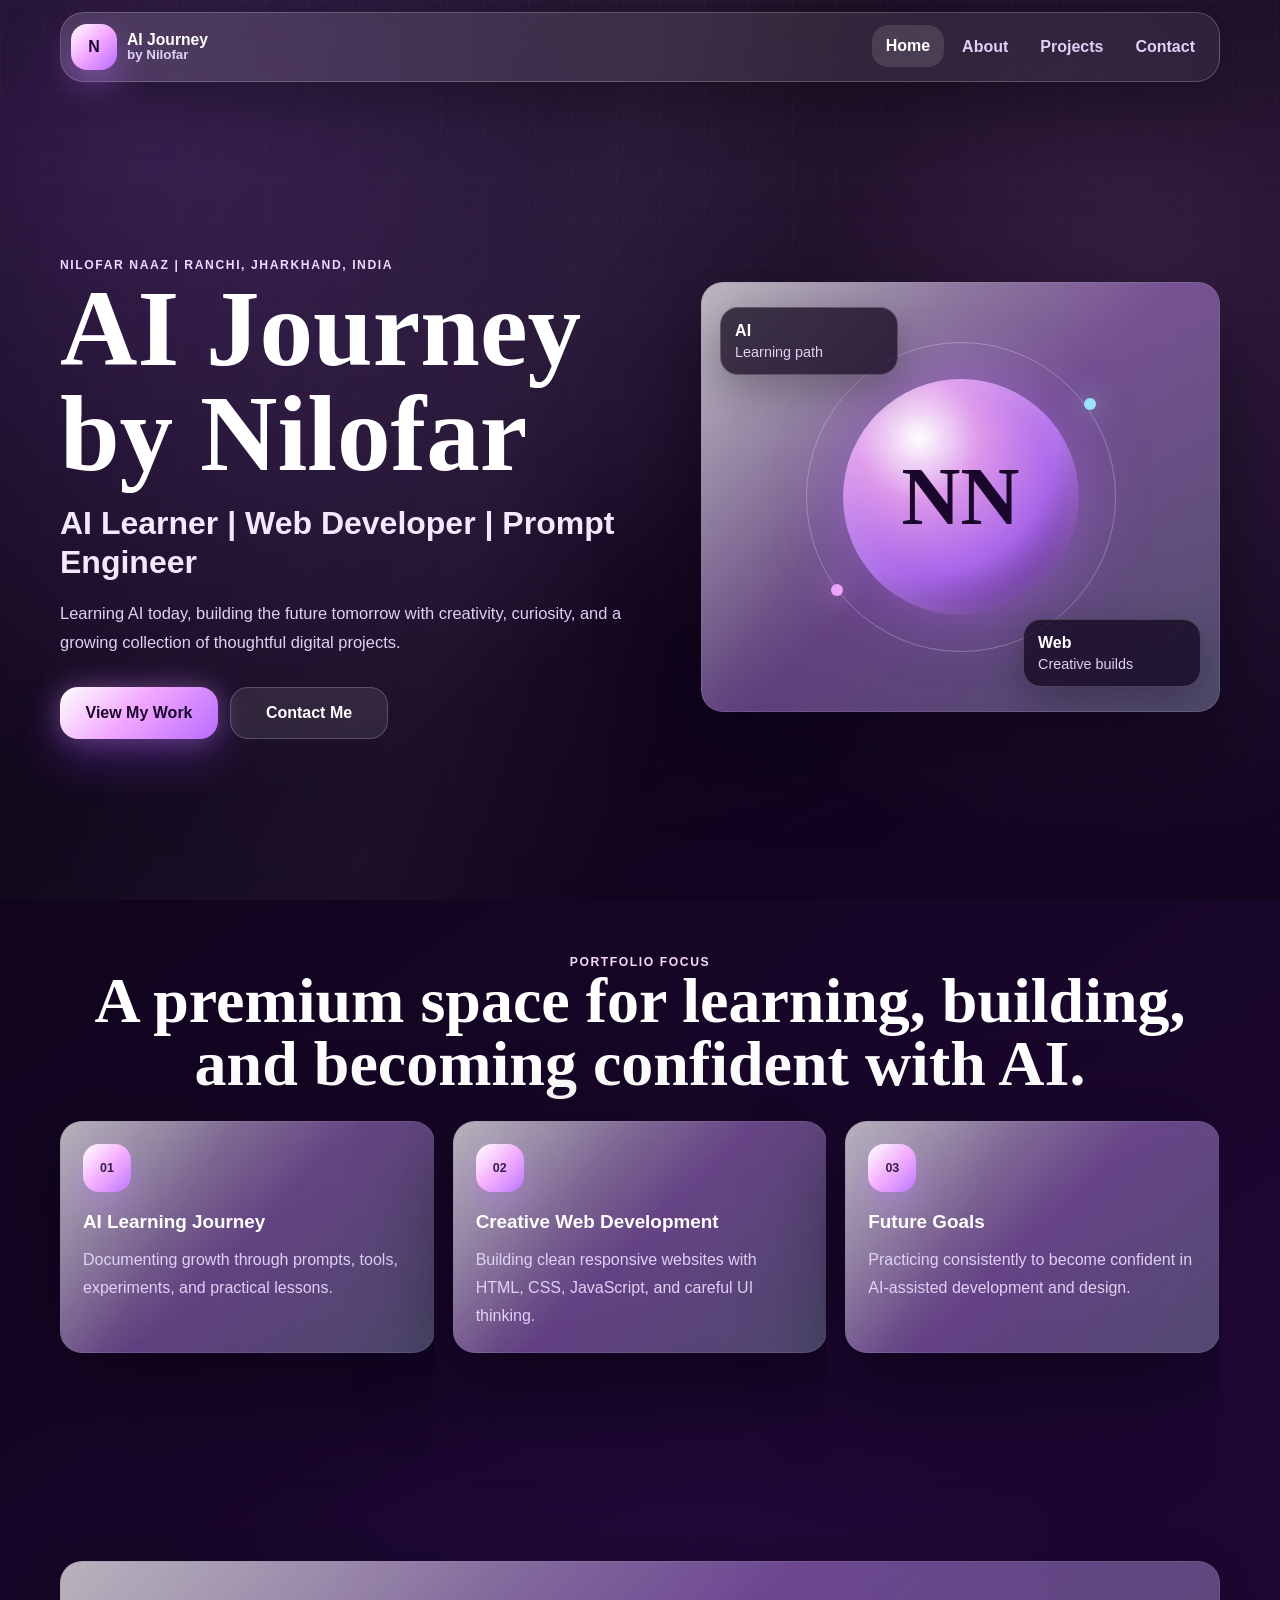
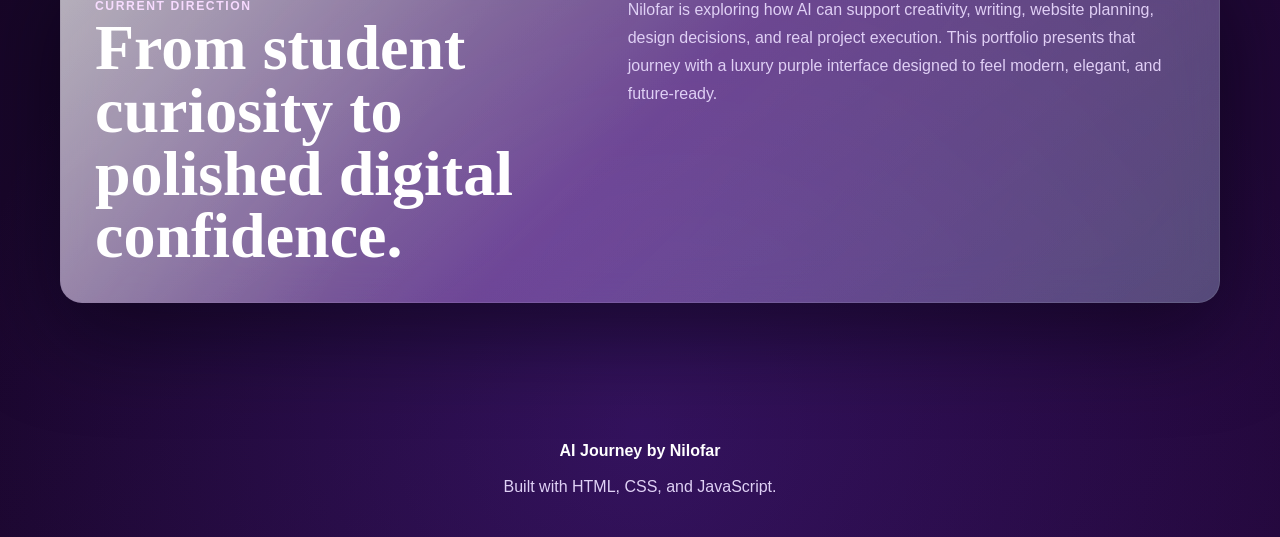
==== commit b8f11c59: "Rebuild portfolio as multi-page site" ====
--- a/index.html
+++ b/index.html
@@ -3,16 +3,19 @@
 <head>
     <meta charset="UTF-8">
     <meta name="viewport" content="width=device-width, initial-scale=1.0">
-    <meta name="description" content="AI Journey by Nilofar - portfolio of Nilofar Naaz, AI learner, web developer, and prompt engineer from Ranchi, Jharkhand.">
-    <title>AI Journey by Nilofar</title>
-    <link rel="stylesheet" href="style.css">
+    <meta name="description" content="AI Journey by Nilofar - personal portfolio of Nilofar Naaz, AI Learner, Web Developer, and Prompt Engineer.">
+    <title>AI Journey by Nilofar | Home</title>
+    <link rel="stylesheet" href="css/style.css">
 </head>
-<body>
-    <header class="site-header" id="top">
+<body data-page="home">
+    <header class="site-header">
         <nav class="navbar" aria-label="Primary navigation">
-            <a class="brand" href="#home" aria-label="AI Journey by Nilofar home">
+            <a class="brand" href="index.html" aria-label="AI Journey by Nilofar home">
                 <span class="brand-mark">N</span>
-                <span class="brand-text">AI Journey</span>
+                <span class="brand-copy">
+                    <strong>AI Journey</strong>
+                    <small>by Nilofar</small>
+                </span>
             </a>
 
             <button class="nav-toggle" type="button" aria-label="Open navigation menu" aria-expanded="false" aria-controls="nav-menu">
@@ -22,237 +25,93 @@
             </button>
 
             <ul class="nav-menu" id="nav-menu">
-                <li><a href="#home">Home</a></li>
-                <li><a href="#about">About</a></li>
-                <li><a href="#skills">Skills</a></li>
-                <li><a href="#projects">Projects</a></li>
-                <li><a href="#journey">Journey</a></li>
-                <li><a href="#contact">Contact</a></li>
+                <li><a class="nav-link" data-nav="home" href="index.html">Home</a></li>
+                <li><a class="nav-link" data-nav="about" href="about.html">About</a></li>
+                <li><a class="nav-link" data-nav="projects" href="projects.html">Projects</a></li>
+                <li><a class="nav-link" data-nav="contact" href="contact.html">Contact</a></li>
             </ul>
         </nav>
     </header>
 
     <main>
-        <section class="hero section-pad" id="home">
-            <div class="container hero-grid">
-                <div class="hero-content reveal">
-                    <p class="eyebrow">Nilofar Naaz - Ranchi, Jharkhand</p>
+        <section class="hero section-pad">
+            <div class="container hero-layout">
+                <div class="hero-copy reveal">
+                    <p class="eyebrow">Nilofar Naaz | Ranchi, Jharkhand, India</p>
                     <h1>AI Journey by Nilofar</h1>
-                    <p class="hero-subtitle">Learning AI today, building the future tomorrow.</p>
-                    <p class="hero-copy">
-                        I am an AI learner, creative web developer, and prompt engineer growing one project at a time with curiosity, ambition, and thoughtful design.
-                    </p>
+                    <p class="hero-title">AI Learner | Web Developer | Prompt Engineer</p>
+                    <p class="hero-text">Learning AI today, building the future tomorrow with creativity, curiosity, and a growing collection of thoughtful digital projects.</p>
                     <div class="hero-actions">
-                        <a class="btn btn-primary" href="#projects">View My Work</a>
-                        <a class="btn btn-secondary" href="#contact">Contact Me</a>
+                        <a class="btn btn-primary" href="projects.html">View My Work</a>
+                        <a class="btn btn-secondary" href="contact.html">Contact Me</a>
                     </div>
                 </div>
 
-                <div class="hero-card reveal">
-                    <div class="orbital-card">
-                        <div class="profile-glow">
+                <div class="hero-visual reveal">
+                    <div class="ai-orbit glass-card">
+                        <div class="orbit-ring"></div>
+                        <div class="portrait-chip">
                             <span>NN</span>
                         </div>
-                        <div class="hero-stats">
-                            <div>
-                                <strong>AI Learner</strong>
-                                <span>Prompting, tools, and workflows</span>
-                            </div>
-                            <div>
-                                <strong>Web Developer</strong>
-                                <span>Responsive HTML, CSS, and JavaScript</span>
-                            </div>
-                            <div>
-                                <strong>Future Goal</strong>
-                                <span>Confident AI-powered creator</span>
-                            </div>
+                        <div class="floating-note note-one">
+                            <strong>AI</strong>
+                            <span>Learning path</span>
+                        </div>
+                        <div class="floating-note note-two">
+                            <strong>Web</strong>
+                            <span>Creative builds</span>
                         </div>
                     </div>
                 </div>
             </div>
         </section>
 
-        <section class="section-pad" id="about">
+        <section class="section-pad compact-pad">
             <div class="container">
-                <div class="section-heading reveal">
-                    <span>About</span>
-                    <h2>Student, builder, and creative learner.</h2>
+                <div class="section-heading centered reveal">
+                    <span>Portfolio Focus</span>
+                    <h2>A premium space for learning, building, and becoming confident with AI.</h2>
                 </div>
-                <div class="about-panel glass reveal">
-                    <p>
-                        I am Nilofar Naaz, a student from Ranchi, Jharkhand, India, exploring the exciting world of artificial intelligence and modern web development. My journey is shaped by curiosity, creativity, and the ambition to turn small learning steps into meaningful digital work.
-                    </p>
-                    <p>
-                        I enjoy using AI as a learning partner, practicing prompt engineering, designing clean websites, and building confidence through real projects. Every page, prompt, and design is part of my growth story.
-                    </p>
-                </div>
-            </div>
-        </section>
-
-        <section class="section-pad" id="skills">
-            <div class="container">
-                <div class="section-heading reveal">
-                    <span>Skills</span>
-                    <h2>Tools and strengths I am developing.</h2>
-                </div>
-                <div class="card-grid skills-grid">
-                    <article class="skill-card glass reveal">
-                        <span class="card-icon">AI</span>
-                        <h3>AI Tools</h3>
-                        <p>Learning to use AI tools for research, ideation, writing, and better project workflows.</p>
+                <div class="feature-grid">
+                    <article class="feature-card glass-card reveal">
+                        <span class="icon-badge">01</span>
+                        <h3>AI Learning Journey</h3>
+                        <p>Documenting growth through prompts, tools, experiments, and practical lessons.</p>
                     </article>
-                    <article class="skill-card glass reveal">
-                        <span class="card-icon">PE</span>
-                        <h3>Prompt Engineering</h3>
-                        <p>Practicing clear instructions, creative prompts, and result-focused AI conversations.</p>
+                    <article class="feature-card glass-card reveal">
+                        <span class="icon-badge">02</span>
+                        <h3>Creative Web Development</h3>
+                        <p>Building clean responsive websites with HTML, CSS, JavaScript, and careful UI thinking.</p>
                     </article>
-                    <article class="skill-card glass reveal">
-                        <span class="card-icon">WD</span>
-                        <h3>Web Development</h3>
-                        <p>Building responsive pages with semantic HTML, polished CSS, and vanilla JavaScript.</p>
-                    </article>
-                    <article class="skill-card glass reveal">
-                        <span class="card-icon">GH</span>
-                        <h3>GitHub</h3>
-                        <p>Practicing repositories, project updates, deployment habits, and version control basics.</p>
-                    </article>
-                    <article class="skill-card glass reveal">
-                        <span class="card-icon">CV</span>
-                        <h3>Canva</h3>
-                        <p>Creating simple visual assets, layouts, social graphics, and presentation designs.</p>
-                    </article>
-                    <article class="skill-card glass reveal">
-                        <span class="card-icon">CW</span>
-                        <h3>Content Writing</h3>
-                        <p>Writing clean, friendly content for websites, portfolios, and learning updates.</p>
-                    </article>
-                    <article class="skill-card glass reveal">
-                        <span class="card-icon">LD</span>
-                        <h3>Logo Design</h3>
-                        <p>Designing simple brand marks and visual ideas for personal and student projects.</p>
+                    <article class="feature-card glass-card reveal">
+                        <span class="icon-badge">03</span>
+                        <h3>Future Goals</h3>
+                        <p>Practicing consistently to become confident in AI-assisted development and design.</p>
                     </article>
                 </div>
             </div>
         </section>
 
-        <section class="section-pad" id="projects">
-            <div class="container">
-                <div class="section-heading reveal">
-                    <span>Projects</span>
-                    <h2>Practice work with purpose and polish.</h2>
+        <section class="section-pad">
+            <div class="container split-panel glass-card reveal">
+                <div>
+                    <p class="eyebrow">Current Direction</p>
+                    <h2>From student curiosity to polished digital confidence.</h2>
                 </div>
-                <div class="card-grid projects-grid">
-                    <article class="project-card glass reveal">
-                        <div class="project-topline">Personal Brand</div>
-                        <h3>Portfolio Website</h3>
-                        <p>A responsive personal website that introduces my skills, learning journey, and creative goals.</p>
-                        <a href="#home" aria-label="View Portfolio Website project">Explore</a>
-                    </article>
-                    <article class="project-card glass reveal">
-                        <div class="project-topline">Learning Website</div>
-                        <h3>NoorPath Islamic Knowledge Website</h3>
-                        <p>A thoughtful knowledge website concept focused on clear structure, calm design, and helpful content.</p>
-                        <a href="#contact" aria-label="Ask about NoorPath Islamic Knowledge Website">Ask Me</a>
-                    </article>
-                    <article class="project-card glass reveal">
-                        <div class="project-topline">Logo Design</div>
-                        <h3>Spice Garden Restaurant Logo</h3>
-                        <p>A restaurant logo concept exploring warm identity, memorable styling, and food-brand appeal.</p>
-                        <a href="#contact" aria-label="Ask about Spice Garden Restaurant Logo">Ask Me</a>
-                    </article>
-                    <article class="project-card glass reveal">
-                        <div class="project-topline">Event Page</div>
-                        <h3>Farewell Event Page</h3>
-                        <p>A student event page idea designed for announcements, highlights, memories, and easy sharing.</p>
-                        <a href="#contact" aria-label="Ask about Farewell Event Page">Ask Me</a>
-                    </article>
-                </div>
-            </div>
-        </section>
-
-        <section class="section-pad" id="journey">
-            <div class="container">
-                <div class="section-heading reveal">
-                    <span>AI Journey Timeline</span>
-                    <h2>Growing step by step.</h2>
-                </div>
-                <div class="timeline">
-                    <article class="timeline-item reveal">
-                        <span></span>
-                        <div class="glass">
-                            <h3>Started learning AI</h3>
-                            <p>Explored how AI can support learning, creativity, and confidence.</p>
-                        </div>
-                    </article>
-                    <article class="timeline-item reveal">
-                        <span></span>
-                        <div class="glass">
-                            <h3>Learned prompt engineering</h3>
-                            <p>Practiced asking better questions and giving clearer instructions.</p>
-                        </div>
-                    </article>
-                    <article class="timeline-item reveal">
-                        <span></span>
-                        <div class="glass">
-                            <h3>Built websites with AI assistance</h3>
-                            <p>Used AI support to plan sections, improve layouts, and write cleaner code.</p>
-                        </div>
-                    </article>
-                    <article class="timeline-item reveal">
-                        <span></span>
-                        <div class="glass">
-                            <h3>Practicing GitHub and deployment</h3>
-                            <p>Learning to save, share, and publish projects with a professional workflow.</p>
-                        </div>
-                    </article>
-                    <article class="timeline-item reveal">
-                        <span></span>
-                        <div class="glass">
-                            <h3>Future goal</h3>
-                            <p>Become confident in AI and web development through consistent practice.</p>
-                        </div>
-                    </article>
-                </div>
-            </div>
-        </section>
-
-        <section class="section-pad" id="contact">
-            <div class="container contact-grid">
-                <div class="contact-copy reveal">
-                    <div class="section-heading">
-                        <span>Contact</span>
-                        <h2>Let us build the next idea.</h2>
-                    </div>
-                    <p>
-                        For projects, collaborations, or learning conversations, send a message by email.
-                    </p>
-                    <a class="email-link" href="mailto:nilofarnaaz@example.com">nilofarnaaz@example.com</a>
-                </div>
-
-                <form class="contact-form glass reveal" action="mailto:nilofarnaaz@example.com" method="post" enctype="text/plain">
-                    <label for="name">Name</label>
-                    <input id="name" name="name" type="text" placeholder="Your name" required>
-
-                    <label for="email">Email</label>
-                    <input id="email" name="email" type="email" placeholder="your@email.com" required>
-
-                    <label for="message">Message</label>
-                    <textarea id="message" name="message" rows="5" placeholder="Write your message" required></textarea>
-
-                    <button class="btn btn-primary" type="submit">Send Message</button>
-                </form>
+                <p>Nilofar is exploring how AI can support creativity, writing, website planning, design decisions, and real project execution. This portfolio presents that journey with a luxury purple interface designed to feel modern, elegant, and future-ready.</p>
             </div>
         </section>
     </main>
 
-        <button class="back-to-top" type="button" aria-label="Back to top">Top</button>
+    <button class="back-to-top" type="button" aria-label="Back to top">Top</button>
 
     <footer class="footer">
-        <div class="container">
-            <p>(c) 2026 AI Journey by Nilofar. Built with HTML, CSS, and JavaScript.</p>
+        <div class="container footer-inner">
+            <p>AI Journey by Nilofar</p>
+            <p>Built with HTML, CSS, and JavaScript.</p>
         </div>
     </footer>
 
-    <script src="script.js"></script>
+    <script src="js/script.js"></script>
 </body>
 </html>
--- a/css/style.css
+++ b/css/style.css
@@ -0,0 +1,952 @@
+:root {
+    --bg: #08020f;
+    --bg-2: #160626;
+    --text: #ffffff;
+    --muted: #dfd1f5;
+    --soft: #f3e9ff;
+    --violet: #b76cff;
+    --violet-2: #7c3aed;
+    --pink: #f3a6ff;
+    --cyan: #9be7ff;
+    --glass: rgba(255, 255, 255, 0.1);
+    --glass-strong: rgba(255, 255, 255, 0.16);
+    --border: rgba(255, 255, 255, 0.2);
+    --shadow: 0 28px 90px rgba(4, 0, 12, 0.52);
+    --radius: 22px;
+    --container: 1160px;
+}
+
+* {
+    box-sizing: border-box;
+}
+
+html {
+    scroll-behavior: smooth;
+}
+
+body {
+    min-width: 320px;
+    margin: 0;
+    overflow-x: hidden;
+    color: var(--text);
+    font-family: "Segoe UI", Arial, sans-serif;
+    background:
+        radial-gradient(circle at 10% 5%, rgba(183, 108, 255, 0.34), transparent 30%),
+        radial-gradient(circle at 90% 12%, rgba(243, 166, 255, 0.22), transparent 28%),
+        radial-gradient(circle at 50% 95%, rgba(124, 58, 237, 0.22), transparent 32%),
+        linear-gradient(145deg, var(--bg), var(--bg-2) 48%, #24083d);
+}
+
+body::before {
+    content: "";
+    position: fixed;
+    inset: 0;
+    z-index: -2;
+    pointer-events: none;
+    background:
+        linear-gradient(rgba(255, 255, 255, 0.035) 1px, transparent 1px),
+        linear-gradient(90deg, rgba(255, 255, 255, 0.035) 1px, transparent 1px);
+    background-size: 44px 44px;
+    mask-image: linear-gradient(to bottom, rgba(0, 0, 0, 0.88), transparent 86%);
+}
+
+body::after {
+    content: "";
+    position: fixed;
+    inset: 0;
+    z-index: -1;
+    pointer-events: none;
+    background:
+        linear-gradient(110deg, transparent 0%, rgba(255, 255, 255, 0.05) 42%, transparent 58%),
+        radial-gradient(circle at center, transparent 0%, rgba(8, 2, 15, 0.35) 100%);
+}
+
+body.nav-open {
+    overflow: hidden;
+}
+
+a {
+    color: inherit;
+    text-decoration: none;
+}
+
+button,
+input,
+textarea {
+    font: inherit;
+}
+
+button {
+    border: 0;
+}
+
+h1,
+h2,
+h3,
+p {
+    margin: 0;
+}
+
+h1,
+h2 {
+    font-family: Georgia, "Times New Roman", serif;
+    font-weight: 800;
+    line-height: 0.98;
+    letter-spacing: 0;
+}
+
+h1 {
+    font-size: clamp(2.7rem, 13vw, 6.7rem);
+}
+
+h2 {
+    font-size: clamp(2rem, 9vw, 4rem);
+}
+
+h3 {
+    font-size: 1.18rem;
+    line-height: 1.25;
+}
+
+p {
+    color: var(--muted);
+    line-height: 1.75;
+}
+
+.container {
+    width: min(100% - 32px, var(--container));
+    margin-inline: auto;
+}
+
+.section-pad {
+    padding: 72px 0;
+}
+
+.compact-pad {
+    padding-top: 36px;
+}
+
+.site-header {
+    position: sticky;
+    top: 0;
+    z-index: 100;
+    padding: 12px 0;
+    transition: background 220ms ease, border-color 220ms ease;
+}
+
+.site-header.scrolled {
+    background: rgba(8, 2, 15, 0.74);
+    border-bottom: 1px solid rgba(255, 255, 255, 0.11);
+    backdrop-filter: blur(20px);
+}
+
+.navbar {
+    width: min(100% - 24px, var(--container));
+    min-height: 70px;
+    margin-inline: auto;
+    padding: 10px;
+    display: flex;
+    align-items: center;
+    justify-content: space-between;
+    gap: 12px;
+    border: 1px solid var(--border);
+    border-radius: 24px;
+    background: linear-gradient(145deg, rgba(255, 255, 255, 0.14), rgba(255, 255, 255, 0.06));
+    box-shadow: 0 18px 60px rgba(0, 0, 0, 0.32);
+    backdrop-filter: blur(22px);
+}
+
+.brand {
+    min-width: 0;
+    display: inline-flex;
+    align-items: center;
+    gap: 10px;
+}
+
+.brand-mark {
+    width: 46px;
+    height: 46px;
+    flex: 0 0 46px;
+    display: grid;
+    place-items: center;
+    border-radius: 16px;
+    color: #1a072b;
+    font-weight: 900;
+    background: linear-gradient(135deg, #ffffff, var(--pink), var(--violet));
+    box-shadow: 0 14px 34px rgba(183, 108, 255, 0.45);
+}
+
+.brand-copy {
+    display: grid;
+    line-height: 1.1;
+}
+
+.brand-copy strong {
+    white-space: nowrap;
+    font-size: 0.98rem;
+}
+
+.brand-copy small {
+    color: var(--muted);
+    font-weight: 700;
+}
+
+.nav-toggle {
+    width: 48px;
+    height: 48px;
+    display: inline-grid;
+    place-items: center;
+    gap: 5px;
+    border-radius: 16px;
+    color: var(--text);
+    background: rgba(255, 255, 255, 0.1);
+    border: 1px solid var(--border);
+    cursor: pointer;
+}
+
+.nav-toggle span {
+    width: 22px;
+    height: 2px;
+    display: block;
+    background: currentColor;
+    transition: transform 220ms ease, opacity 220ms ease;
+}
+
+.nav-toggle[aria-expanded="true"] span:nth-child(1) {
+    transform: translateY(7px) rotate(45deg);
+}
+
+.nav-toggle[aria-expanded="true"] span:nth-child(2) {
+    opacity: 0;
+}
+
+.nav-toggle[aria-expanded="true"] span:nth-child(3) {
+    transform: translateY(-7px) rotate(-45deg);
+}
+
+.nav-menu {
+    position: fixed;
+    top: 88px;
+    left: 12px;
+    right: 12px;
+    max-height: calc(100vh - 108px);
+    margin: 0;
+    padding: 12px;
+    display: grid;
+    gap: 8px;
+    overflow-y: auto;
+    list-style: none;
+    border: 1px solid var(--border);
+    border-radius: 22px;
+    background: rgba(22, 6, 38, 0.96);
+    box-shadow: var(--shadow);
+    backdrop-filter: blur(24px);
+    transform: translateY(-18px) scale(0.98);
+    opacity: 0;
+    visibility: hidden;
+    transition: opacity 220ms ease, transform 220ms ease, visibility 220ms ease;
+}
+
+.nav-menu.is-open {
+    transform: translateY(0) scale(1);
+    opacity: 1;
+    visibility: visible;
+}
+
+.nav-menu a {
+    display: block;
+    padding: 14px;
+    border-radius: 16px;
+    color: var(--muted);
+    font-weight: 800;
+    transition: color 180ms ease, background 180ms ease, transform 180ms ease;
+}
+
+.nav-menu a:hover,
+.nav-menu a:focus-visible,
+.nav-menu a.is-active {
+    color: var(--text);
+    background: rgba(255, 255, 255, 0.12);
+}
+
+.hero {
+    min-height: calc(100svh - 94px);
+    display: grid;
+    align-items: center;
+    padding-top: 42px;
+}
+
+.hero-layout,
+.page-hero-grid,
+.contact-layout {
+    display: grid;
+    gap: 34px;
+    align-items: center;
+}
+
+.eyebrow,
+.section-heading span,
+.project-tag {
+    color: #f6d6ff;
+    font-size: 0.76rem;
+    font-weight: 900;
+    letter-spacing: 0.13em;
+    text-transform: uppercase;
+}
+
+.hero-title {
+    margin-top: 18px;
+    color: var(--soft);
+    font-size: clamp(1.12rem, 5.8vw, 2rem);
+    font-weight: 900;
+    line-height: 1.2;
+}
+
+.hero-text {
+    margin-top: 18px;
+    max-width: 630px;
+    font-size: 1.03rem;
+}
+
+.hero-actions {
+    margin-top: 30px;
+    display: flex;
+    flex-direction: column;
+    gap: 12px;
+}
+
+.btn {
+    min-height: 52px;
+    display: inline-flex;
+    align-items: center;
+    justify-content: center;
+    padding: 14px 20px;
+    border-radius: 18px;
+    font-weight: 900;
+    cursor: pointer;
+    transition: transform 180ms ease, box-shadow 180ms ease, border-color 180ms ease, background 180ms ease;
+}
+
+.btn:hover,
+.btn:focus-visible {
+    transform: translateY(-3px);
+}
+
+.btn-primary {
+    color: #1a072b;
+    background: linear-gradient(135deg, #ffffff 0%, var(--pink) 46%, var(--violet) 100%);
+    box-shadow: 0 0 28px rgba(243, 166, 255, 0.32), 0 18px 45px rgba(124, 58, 237, 0.32);
+}
+
+.btn-secondary {
+    color: var(--text);
+    border: 1px solid var(--border);
+    background: rgba(255, 255, 255, 0.09);
+}
+
+.glass-card {
+    position: relative;
+    overflow: hidden;
+    border: 1px solid rgba(255, 255, 255, 0.2);
+    border-radius: var(--radius);
+    background:
+        linear-gradient(145deg, rgba(255, 255, 255, 0.16), rgba(255, 255, 255, 0.065)) padding-box,
+        linear-gradient(135deg, rgba(255, 255, 255, 0.56), rgba(183, 108, 255, 0.34), rgba(155, 231, 255, 0.2)) border-box;
+    box-shadow: var(--shadow);
+    backdrop-filter: blur(22px);
+}
+
+.glass-card::before {
+    content: "";
+    position: absolute;
+    inset: 0;
+    pointer-events: none;
+    background: linear-gradient(120deg, rgba(255, 255, 255, 0.18), transparent 34%, rgba(243, 166, 255, 0.08));
+}
+
+.ai-orbit {
+    min-height: 430px;
+    padding: 24px;
+    display: grid;
+    place-items: center;
+}
+
+.orbit-ring {
+    position: absolute;
+    width: min(78vw, 310px);
+    aspect-ratio: 1;
+    border: 1px solid rgba(255, 255, 255, 0.28);
+    border-radius: 50%;
+    animation: orbitPulse 7s ease-in-out infinite;
+}
+
+.orbit-ring::before,
+.orbit-ring::after {
+    content: "";
+    position: absolute;
+    width: 12px;
+    height: 12px;
+    border-radius: 50%;
+    background: var(--cyan);
+    box-shadow: 0 0 28px rgba(155, 231, 255, 0.88);
+}
+
+.orbit-ring::before {
+    top: 18%;
+    right: 6%;
+}
+
+.orbit-ring::after {
+    left: 8%;
+    bottom: 18%;
+    background: var(--pink);
+    box-shadow: 0 0 28px rgba(243, 166, 255, 0.82);
+}
+
+.portrait-chip {
+    position: relative;
+    z-index: 2;
+    width: min(68vw, 236px);
+    aspect-ratio: 1;
+    display: grid;
+    place-items: center;
+    border-radius: 50%;
+    background:
+        radial-gradient(circle at 32% 25%, #ffffff, rgba(243, 166, 255, 0.82) 26%, rgba(183, 108, 255, 0.82) 58%, rgba(34, 8, 59, 0.96));
+    box-shadow: 0 0 70px rgba(183, 108, 255, 0.45), inset 0 0 34px rgba(255, 255, 255, 0.22);
+}
+
+.portrait-chip span {
+    color: #1a072b;
+    font-family: Georgia, "Times New Roman", serif;
+    font-size: clamp(3rem, 17vw, 5.1rem);
+    font-weight: 900;
+}
+
+.floating-note {
+    position: absolute;
+    z-index: 3;
+    width: min(178px, 48vw);
+    padding: 14px;
+    border: 1px solid var(--border);
+    border-radius: 18px;
+    background: rgba(14, 4, 25, 0.72);
+    box-shadow: 0 14px 42px rgba(0, 0, 0, 0.28);
+}
+
+.floating-note strong,
+.floating-note span {
+    display: block;
+}
+
+.floating-note span {
+    margin-top: 4px;
+    color: var(--muted);
+    font-size: 0.9rem;
+}
+
+.note-one {
+    top: 24px;
+    left: 18px;
+}
+
+.note-two {
+    right: 18px;
+    bottom: 24px;
+}
+
+.section-heading {
+    margin-bottom: 26px;
+}
+
+.section-heading.centered {
+    text-align: center;
+}
+
+.section-heading.centered h2 {
+    margin-inline: auto;
+}
+
+.page-hero {
+    padding-bottom: 34px;
+}
+
+.page-hero h1 {
+    font-size: clamp(2.45rem, 10vw, 5.4rem);
+}
+
+.page-lead {
+    font-size: 1.08rem;
+}
+
+.feature-grid,
+.card-grid,
+.project-grid {
+    display: grid;
+    gap: 18px;
+}
+
+.feature-card,
+.skill-card {
+    min-width: 0;
+    padding: 22px;
+    transition: transform 220ms ease, border-color 220ms ease, background 220ms ease;
+}
+
+.feature-card:hover,
+.skill-card:hover,
+.project-card:hover,
+.contact-form:hover,
+.contact-panel:hover {
+    transform: translateY(-6px);
+    border-color: rgba(243, 166, 255, 0.48);
+}
+
+.feature-card p,
+.skill-card p {
+    margin-top: 12px;
+}
+
+.icon-badge {
+    width: 48px;
+    height: 48px;
+    margin-bottom: 18px;
+    display: grid;
+    place-items: center;
+    border-radius: 16px;
+    color: #1a072b;
+    background: linear-gradient(135deg, #ffffff, var(--pink), var(--violet));
+    box-shadow: 0 14px 32px rgba(183, 108, 255, 0.34);
+    font-size: 0.78rem;
+    font-weight: 900;
+}
+
+.split-panel,
+.about-story {
+    padding: 24px;
+    display: grid;
+    gap: 20px;
+}
+
+.about-story p + p {
+    margin-top: 14px;
+}
+
+.skills-grid {
+    grid-template-columns: 1fr;
+}
+
+.project-card {
+    display: grid;
+    transition: transform 220ms ease, border-color 220ms ease;
+}
+
+.project-visual {
+    min-height: 180px;
+    display: grid;
+    place-items: center;
+    background:
+        radial-gradient(circle at 35% 30%, rgba(255, 255, 255, 0.38), transparent 26%),
+        linear-gradient(135deg, rgba(183, 108, 255, 0.86), rgba(243, 166, 255, 0.5));
+}
+
+.project-visual span {
+    color: rgba(255, 255, 255, 0.74);
+    font-family: Georgia, "Times New Roman", serif;
+    font-size: 4rem;
+    font-weight: 900;
+}
+
+.visual-two {
+    background:
+        radial-gradient(circle at 70% 28%, rgba(255, 255, 255, 0.34), transparent 26%),
+        linear-gradient(135deg, rgba(124, 58, 237, 0.8), rgba(155, 231, 255, 0.42));
+}
+
+.visual-three {
+    background:
+        radial-gradient(circle at 25% 70%, rgba(255, 255, 255, 0.3), transparent 26%),
+        linear-gradient(135deg, rgba(243, 166, 255, 0.78), rgba(183, 108, 255, 0.5));
+}
+
+.visual-four {
+    background:
+        radial-gradient(circle at 80% 72%, rgba(255, 255, 255, 0.32), transparent 25%),
+        linear-gradient(135deg, rgba(155, 231, 255, 0.55), rgba(124, 58, 237, 0.82));
+}
+
+.project-content {
+    padding: 22px;
+}
+
+.project-content h2 {
+    margin-top: 8px;
+    font-size: clamp(1.7rem, 8vw, 2.7rem);
+}
+
+.project-content p:not(.project-tag) {
+    margin-top: 12px;
+}
+
+.pill-row {
+    margin-top: 18px;
+    display: flex;
+    flex-wrap: wrap;
+    gap: 10px;
+}
+
+.pill-row span {
+    padding: 9px 12px;
+    border: 1px solid rgba(255, 255, 255, 0.18);
+    border-radius: 999px;
+    color: var(--soft);
+    background: rgba(255, 255, 255, 0.08);
+    font-size: 0.88rem;
+    font-weight: 800;
+}
+
+.timeline {
+    position: relative;
+    display: grid;
+    gap: 18px;
+}
+
+.timeline::before {
+    content: "";
+    position: absolute;
+    top: 14px;
+    bottom: 14px;
+    left: 11px;
+    width: 2px;
+    background: linear-gradient(var(--pink), rgba(183, 108, 255, 0.12));
+}
+
+.timeline-item {
+    position: relative;
+    display: grid;
+    grid-template-columns: 24px 1fr;
+    gap: 14px;
+}
+
+.timeline-item > span {
+    width: 24px;
+    height: 24px;
+    margin-top: 20px;
+    border: 5px solid #23083a;
+    border-radius: 50%;
+    background: var(--pink);
+    box-shadow: 0 0 28px rgba(243, 166, 255, 0.75);
+}
+
+.timeline-item div {
+    padding: 20px;
+}
+
+.timeline-item p {
+    margin-top: 8px;
+}
+
+.contact-panel,
+.contact-form {
+    padding: 24px;
+    transition: transform 220ms ease, border-color 220ms ease;
+}
+
+.contact-panel h2 {
+    margin-top: 10px;
+}
+
+.contact-panel p {
+    margin-top: 14px;
+}
+
+.email-link {
+    display: inline-flex;
+    margin-top: 18px;
+    color: var(--soft);
+    font-size: 1.05rem;
+    font-weight: 900;
+    overflow-wrap: anywhere;
+}
+
+.contact-form {
+    display: grid;
+    gap: 11px;
+}
+
+.contact-form label {
+    color: var(--soft);
+    font-weight: 900;
+}
+
+.contact-form input,
+.contact-form textarea {
+    width: 100%;
+    min-width: 0;
+    border: 1px solid rgba(255, 255, 255, 0.22);
+    border-radius: 18px;
+    padding: 14px 15px;
+    color: var(--text);
+    background: rgba(8, 2, 15, 0.5);
+    outline: none;
+}
+
+.contact-form input:focus,
+.contact-form textarea:focus {
+    border-color: var(--pink);
+    box-shadow: 0 0 0 4px rgba(243, 166, 255, 0.15);
+}
+
+.contact-form textarea {
+    resize: vertical;
+}
+
+.contact-form .btn {
+    margin-top: 8px;
+}
+
+.back-to-top {
+    position: fixed;
+    right: 16px;
+    bottom: 16px;
+    z-index: 80;
+    width: 50px;
+    height: 50px;
+    border-radius: 18px;
+    color: #1a072b;
+    background: linear-gradient(135deg, #ffffff, var(--pink), var(--violet));
+    box-shadow: 0 16px 42px rgba(0, 0, 0, 0.35);
+    cursor: pointer;
+    font-size: 0.82rem;
+    font-weight: 900;
+    opacity: 0;
+    visibility: hidden;
+    transform: translateY(14px);
+    transition: opacity 180ms ease, transform 180ms ease, visibility 180ms ease;
+}
+
+.back-to-top.is-visible {
+    opacity: 1;
+    visibility: visible;
+    transform: translateY(0);
+}
+
+.footer {
+    padding: 30px 0 36px;
+}
+
+.footer-inner {
+    display: grid;
+    gap: 8px;
+    text-align: center;
+}
+
+.footer p:first-child {
+    color: var(--text);
+    font-weight: 900;
+}
+
+.reveal {
+    opacity: 0;
+    transform: translateY(28px);
+    transition: opacity 700ms ease, transform 700ms ease;
+}
+
+.reveal.is-visible {
+    opacity: 1;
+    transform: translateY(0);
+}
+
+@keyframes orbitPulse {
+    0%,
+    100% {
+        transform: rotate(0deg) scale(1);
+    }
+
+    50% {
+        transform: rotate(8deg) scale(1.04);
+    }
+}
+
+@media (prefers-reduced-motion: reduce) {
+    *,
+    *::before,
+    *::after {
+        animation-duration: 0.01ms !important;
+        animation-iteration-count: 1 !important;
+        scroll-behavior: auto !important;
+        transition-duration: 0.01ms !important;
+    }
+
+    .reveal {
+        opacity: 1;
+        transform: none;
+    }
+}
+
+@media (min-width: 480px) {
+    .hero-actions {
+        flex-direction: row;
+        flex-wrap: wrap;
+    }
+
+    .btn {
+        min-width: 158px;
+    }
+}
+
+@media (min-width: 720px) {
+    .container {
+        width: min(100% - 52px, var(--container));
+    }
+
+    .section-pad {
+        padding: 88px 0;
+    }
+
+    .compact-pad {
+        padding-top: 44px;
+    }
+
+    .feature-grid,
+    .skills-grid {
+        grid-template-columns: repeat(2, minmax(0, 1fr));
+    }
+
+    .project-card {
+        grid-template-columns: 0.78fr 1fr;
+    }
+
+    .project-card:nth-child(even) .project-visual {
+        order: 2;
+    }
+
+    .split-panel,
+    .about-story {
+        padding: 34px;
+    }
+
+    .timeline::before {
+        left: 50%;
+        transform: translateX(-50%);
+    }
+
+    .timeline-item {
+        grid-template-columns: minmax(0, 1fr) 28px minmax(0, 1fr);
+        gap: 20px;
+    }
+
+    .timeline-item > span {
+        grid-column: 2;
+        width: 28px;
+        height: 28px;
+    }
+
+    .timeline-item div {
+        grid-column: 3;
+    }
+
+    .timeline-item:nth-child(even) div {
+        grid-column: 1;
+        grid-row: 1;
+    }
+}
+
+@media (min-width: 920px) {
+    .nav-toggle {
+        display: none;
+    }
+
+    .nav-menu {
+        position: static;
+        max-height: none;
+        padding: 0;
+        display: flex;
+        align-items: center;
+        gap: 4px;
+        overflow: visible;
+        border: 0;
+        border-radius: 0;
+        background: transparent;
+        box-shadow: none;
+        backdrop-filter: none;
+        transform: none;
+        opacity: 1;
+        visibility: visible;
+    }
+
+    .nav-menu a {
+        padding: 12px 14px;
+    }
+
+    .nav-menu a:hover,
+    .nav-menu a:focus-visible,
+    .nav-menu a.is-active {
+        transform: translateY(-1px);
+    }
+
+    .hero-layout {
+        grid-template-columns: minmax(0, 1.06fr) minmax(360px, 0.94fr);
+        gap: 56px;
+    }
+
+    .page-hero-grid,
+    .split-panel,
+    .contact-layout {
+        grid-template-columns: minmax(0, 0.92fr) minmax(360px, 1fr);
+    }
+
+    .feature-grid {
+        grid-template-columns: repeat(3, minmax(0, 1fr));
+    }
+
+    .skills-grid {
+        grid-template-columns: repeat(3, minmax(0, 1fr));
+    }
+}
+
+@media (min-width: 1200px) {
+    .section-pad {
+        padding: 104px 0;
+    }
+
+    .compact-pad {
+        padding-top: 52px;
+    }
+
+    .skills-grid {
+        grid-template-columns: repeat(4, minmax(0, 1fr));
+    }
+}
+
+@media (max-width: 380px) {
+    .container {
+        width: min(100% - 22px, var(--container));
+    }
+
+    .navbar {
+        width: min(100% - 16px, var(--container));
+        border-radius: 20px;
+    }
+
+    .brand-copy strong {
+        font-size: 0.9rem;
+    }
+
+    .brand-copy small {
+        font-size: 0.72rem;
+    }
+
+    h1 {
+        font-size: 2.45rem;
+    }
+
+    .ai-orbit {
+        min-height: 390px;
+        padding: 18px;
+    }
+
+    .floating-note {
+        width: 144px;
+    }
+}
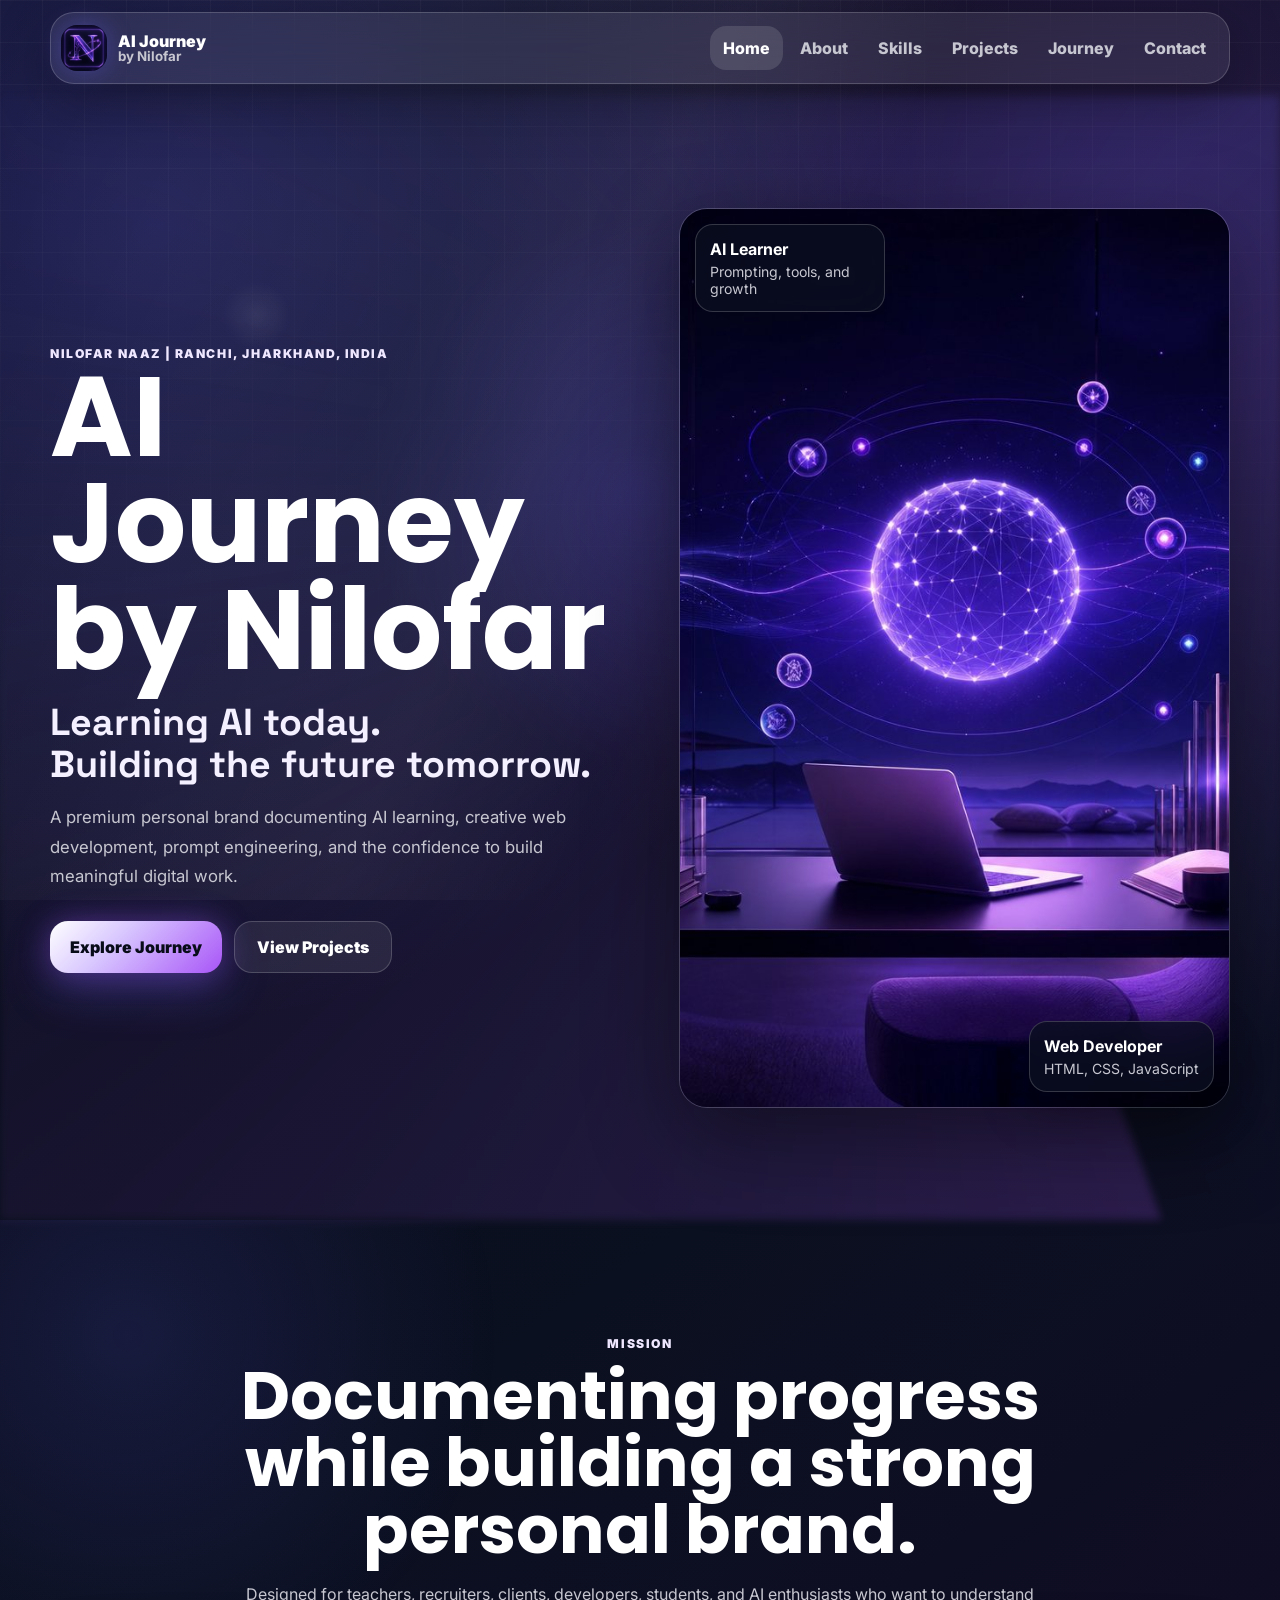
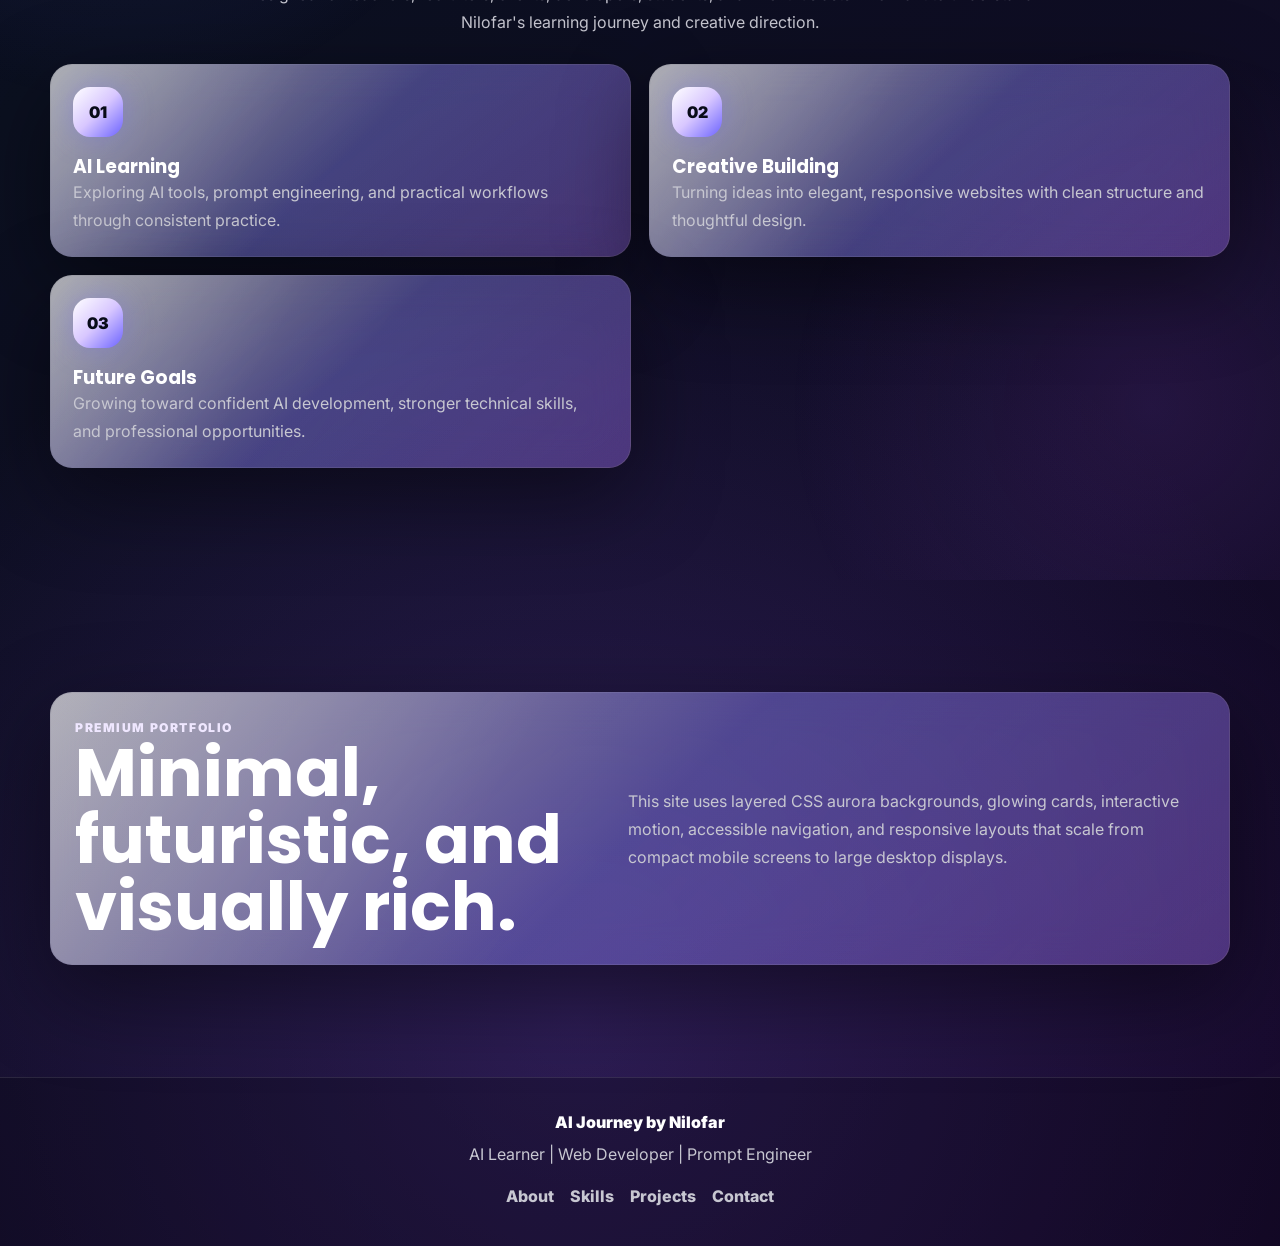
==== commit 4e3fc32d: "Build premium AI Journey portfolio" ====
--- a/index.html
+++ b/index.html
@@ -3,102 +3,116 @@
 <head>
     <meta charset="UTF-8">
     <meta name="viewport" content="width=device-width, initial-scale=1.0">
-    <meta name="description" content="AI Journey by Nilofar - personal portfolio of Nilofar Naaz, AI Learner, Web Developer, and Prompt Engineer.">
+    <meta name="description" content="AI Journey by Nilofar is the premium portfolio of Nilofar Naaz, an AI Learner, Web Developer, and Prompt Engineer from Ranchi, India.">
+    <meta name="keywords" content="Nilofar Naaz, AI Journey by Nilofar, AI learner, web developer, prompt engineer, portfolio">
+    <meta name="author" content="Nilofar Naaz">
+    <meta property="og:title" content="AI Journey by Nilofar">
+    <meta property="og:description" content="Learning AI today. Building the future tomorrow.">
+    <meta property="og:type" content="website">
+    <meta property="og:image" content="images/hero.jpg">
+    <meta name="twitter:card" content="summary_large_image">
+    <meta name="twitter:title" content="AI Journey by Nilofar">
+    <meta name="twitter:description" content="A premium AI learning portfolio by Nilofar Naaz.">
+    <meta name="twitter:image" content="images/hero.jpg">
     <title>AI Journey by Nilofar | Home</title>
+    <link rel="preconnect" href="https://fonts.googleapis.com">
+    <link rel="preconnect" href="https://fonts.gstatic.com" crossorigin>
+    <link href="https://fonts.googleapis.com/css2?family=Inter:wght@400;500;600;700;800;900&family=Poppins:wght@600;700;800;900&family=Space+Grotesk:wght@500;600;700&display=swap" rel="stylesheet">
     <link rel="stylesheet" href="css/style.css">
+    <script src="js/script.js" defer></script>
 </head>
 <body data-page="home">
+    <div class="loader" aria-label="Loading website">
+        <span></span>
+    </div>
+    <div class="scroll-progress" aria-hidden="true"></div>
+    <div class="cursor-glow" aria-hidden="true"></div>
+
     <header class="site-header">
         <nav class="navbar" aria-label="Primary navigation">
             <a class="brand" href="index.html" aria-label="AI Journey by Nilofar home">
-                <span class="brand-mark">N</span>
-                <span class="brand-copy">
+                <img src="images/logo.png" alt="" width="44" height="44">
+                <span>
                     <strong>AI Journey</strong>
                     <small>by Nilofar</small>
                 </span>
             </a>
-
             <button class="nav-toggle" type="button" aria-label="Open navigation menu" aria-expanded="false" aria-controls="nav-menu">
-                <span></span>
-                <span></span>
-                <span></span>
+                <span></span><span></span><span></span>
             </button>
-
             <ul class="nav-menu" id="nav-menu">
-                <li><a class="nav-link" data-nav="home" href="index.html">Home</a></li>
-                <li><a class="nav-link" data-nav="about" href="about.html">About</a></li>
-                <li><a class="nav-link" data-nav="projects" href="projects.html">Projects</a></li>
-                <li><a class="nav-link" data-nav="contact" href="contact.html">Contact</a></li>
+                <li><a data-nav="home" href="index.html">Home</a></li>
+                <li><a data-nav="about" href="about.html">About</a></li>
+                <li><a data-nav="skills" href="skills.html">Skills</a></li>
+                <li><a data-nav="projects" href="projects.html">Projects</a></li>
+                <li><a data-nav="journey" href="journey.html">Journey</a></li>
+                <li><a data-nav="contact" href="contact.html">Contact</a></li>
             </ul>
         </nav>
     </header>
 
     <main>
-        <section class="hero section-pad">
-            <div class="container hero-layout">
+        <section class="hero page-section">
+            <div class="hero-bg" aria-hidden="true"></div>
+            <div class="container hero-grid">
                 <div class="hero-copy reveal">
                     <p class="eyebrow">Nilofar Naaz | Ranchi, Jharkhand, India</p>
                     <h1>AI Journey by Nilofar</h1>
-                    <p class="hero-title">AI Learner | Web Developer | Prompt Engineer</p>
-                    <p class="hero-text">Learning AI today, building the future tomorrow with creativity, curiosity, and a growing collection of thoughtful digital projects.</p>
+                    <p class="hero-subtitle">Learning AI today.<br>Building the future tomorrow.</p>
+                    <p class="hero-text">A premium personal brand documenting AI learning, creative web development, prompt engineering, and the confidence to build meaningful digital work.</p>
                     <div class="hero-actions">
-                        <a class="btn btn-primary" href="projects.html">View My Work</a>
-                        <a class="btn btn-secondary" href="contact.html">Contact Me</a>
+                        <a class="btn btn-primary" href="journey.html">Explore Journey</a>
+                        <a class="btn btn-secondary" href="projects.html">View Projects</a>
                     </div>
                 </div>
-
-                <div class="hero-visual reveal">
-                    <div class="ai-orbit glass-card">
-                        <div class="orbit-ring"></div>
-                        <div class="portrait-chip">
-                            <span>NN</span>
-                        </div>
-                        <div class="floating-note note-one">
-                            <strong>AI</strong>
-                            <span>Learning path</span>
-                        </div>
-                        <div class="floating-note note-two">
-                            <strong>Web</strong>
-                            <span>Creative builds</span>
-                        </div>
+                <div class="hero-showcase reveal">
+                    <img src="images/hero.jpg" alt="Futuristic purple AI learning workspace" width="900" height="900" fetchpriority="high">
+                    <div class="metric-card metric-one">
+                        <strong>AI Learner</strong>
+                        <span>Prompting, tools, and growth</span>
+                    </div>
+                    <div class="metric-card metric-two">
+                        <strong>Web Developer</strong>
+                        <span>HTML, CSS, JavaScript</span>
                     </div>
                 </div>
             </div>
         </section>
 
-        <section class="section-pad compact-pad">
+        <section class="page-section section-soft">
             <div class="container">
                 <div class="section-heading centered reveal">
-                    <span>Portfolio Focus</span>
-                    <h2>A premium space for learning, building, and becoming confident with AI.</h2>
+                    <span>Mission</span>
+                    <h2>Documenting progress while building a strong personal brand.</h2>
+                    <p>Designed for teachers, recruiters, clients, developers, students, and AI enthusiasts who want to understand Nilofar's learning journey and creative direction.</p>
                 </div>
                 <div class="feature-grid">
-                    <article class="feature-card glass-card reveal">
-                        <span class="icon-badge">01</span>
-                        <h3>AI Learning Journey</h3>
-                        <p>Documenting growth through prompts, tools, experiments, and practical lessons.</p>
+                    <article class="glass-card reveal">
+                        <div class="icon-ring">01</div>
+                        <h3>AI Learning</h3>
+                        <p>Exploring AI tools, prompt engineering, and practical workflows through consistent practice.</p>
                     </article>
-                    <article class="feature-card glass-card reveal">
-                        <span class="icon-badge">02</span>
-                        <h3>Creative Web Development</h3>
-                        <p>Building clean responsive websites with HTML, CSS, JavaScript, and careful UI thinking.</p>
+                    <article class="glass-card reveal">
+                        <div class="icon-ring">02</div>
+                        <h3>Creative Building</h3>
+                        <p>Turning ideas into elegant, responsive websites with clean structure and thoughtful design.</p>
                     </article>
-                    <article class="feature-card glass-card reveal">
-                        <span class="icon-badge">03</span>
+                    <article class="glass-card reveal">
+                        <div class="icon-ring">03</div>
                         <h3>Future Goals</h3>
-                        <p>Practicing consistently to become confident in AI-assisted development and design.</p>
+                        <p>Growing toward confident AI development, stronger technical skills, and professional opportunities.</p>
                     </article>
                 </div>
             </div>
         </section>
 
-        <section class="section-pad">
-            <div class="container split-panel glass-card reveal">
+        <section class="page-section">
+            <div class="container split-card glass-card reveal">
                 <div>
-                    <p class="eyebrow">Current Direction</p>
-                    <h2>From student curiosity to polished digital confidence.</h2>
+                    <p class="eyebrow">Premium Portfolio</p>
+                    <h2>Minimal, futuristic, and visually rich.</h2>
                 </div>
-                <p>Nilofar is exploring how AI can support creativity, writing, website planning, design decisions, and real project execution. This portfolio presents that journey with a luxury purple interface designed to feel modern, elegant, and future-ready.</p>
+                <p>This site uses layered CSS aurora backgrounds, glowing cards, interactive motion, accessible navigation, and responsive layouts that scale from compact mobile screens to large desktop displays.</p>
             </div>
         </section>
     </main>
@@ -106,12 +120,18 @@
     <button class="back-to-top" type="button" aria-label="Back to top">Top</button>
 
     <footer class="footer">
-        <div class="container footer-inner">
-            <p>AI Journey by Nilofar</p>
-            <p>Built with HTML, CSS, and JavaScript.</p>
+        <div class="container footer-grid">
+            <div>
+                <a class="footer-brand" href="index.html">AI Journey by Nilofar</a>
+                <p>AI Learner | Web Developer | Prompt Engineer</p>
+            </div>
+            <nav aria-label="Footer navigation">
+                <a href="about.html">About</a>
+                <a href="skills.html">Skills</a>
+                <a href="projects.html">Projects</a>
+                <a href="contact.html">Contact</a>
+            </nav>
         </div>
     </footer>
-
-    <script src="js/script.js"></script>
 </body>
 </html>
--- a/css/style.css
+++ b/css/style.css
@@ -1,19 +1,17 @@
+/* Base design tokens */
 :root {
-    --bg: #08020f;
-    --bg-2: #160626;
+    --primary: #6c63ff;
+    --secondary: #8b5cf6;
+    --accent: #a855f7;
+    --bg: #0b1020;
     --text: #ffffff;
-    --muted: #dfd1f5;
-    --soft: #f3e9ff;
-    --violet: #b76cff;
-    --violet-2: #7c3aed;
-    --pink: #f3a6ff;
-    --cyan: #9be7ff;
-    --glass: rgba(255, 255, 255, 0.1);
-    --glass-strong: rgba(255, 255, 255, 0.16);
-    --border: rgba(255, 255, 255, 0.2);
-    --shadow: 0 28px 90px rgba(4, 0, 12, 0.52);
+    --muted: #c7c7d1;
+    --card: rgba(255, 255, 255, 0.08);
+    --card-strong: rgba(255, 255, 255, 0.14);
+    --border: rgba(255, 255, 255, 0.18);
+    --shadow: 0 28px 90px rgba(0, 0, 0, 0.45);
     --radius: 22px;
-    --container: 1160px;
+    --container: 1180px;
 }
 
 * {
@@ -29,36 +27,38 @@
     margin: 0;
     overflow-x: hidden;
     color: var(--text);
-    font-family: "Segoe UI", Arial, sans-serif;
+    font-family: "Inter", system-ui, sans-serif;
     background:
-        radial-gradient(circle at 10% 5%, rgba(183, 108, 255, 0.34), transparent 30%),
-        radial-gradient(circle at 90% 12%, rgba(243, 166, 255, 0.22), transparent 28%),
-        radial-gradient(circle at 50% 95%, rgba(124, 58, 237, 0.22), transparent 32%),
-        linear-gradient(145deg, var(--bg), var(--bg-2) 48%, #24083d);
-}
-
-body::before {
+        radial-gradient(circle at 12% 8%, rgba(108, 99, 255, 0.28), transparent 28%),
+        radial-gradient(circle at 90% 12%, rgba(168, 85, 247, 0.24), transparent 26%),
+        radial-gradient(circle at 45% 92%, rgba(139, 92, 246, 0.22), transparent 30%),
+        linear-gradient(145deg, #070a16 0%, var(--bg) 46%, #16082a 100%);
+}
+
+body::before,
+body::after {
     content: "";
     position: fixed;
     inset: 0;
     z-index: -2;
     pointer-events: none;
+}
+
+body::before {
     background:
         linear-gradient(rgba(255, 255, 255, 0.035) 1px, transparent 1px),
         linear-gradient(90deg, rgba(255, 255, 255, 0.035) 1px, transparent 1px);
-    background-size: 44px 44px;
-    mask-image: linear-gradient(to bottom, rgba(0, 0, 0, 0.88), transparent 86%);
+    background-size: 42px 42px;
+    mask-image: linear-gradient(to bottom, rgba(0, 0, 0, 0.92), transparent 88%);
 }
 
 body::after {
-    content: "";
-    position: fixed;
-    inset: 0;
     z-index: -1;
-    pointer-events: none;
     background:
-        linear-gradient(110deg, transparent 0%, rgba(255, 255, 255, 0.05) 42%, transparent 58%),
-        radial-gradient(circle at center, transparent 0%, rgba(8, 2, 15, 0.35) 100%);
+        radial-gradient(circle at 20% 35%, rgba(255, 255, 255, 0.07), transparent 3%),
+        radial-gradient(circle at 80% 55%, rgba(255, 255, 255, 0.055), transparent 2.4%),
+        linear-gradient(115deg, transparent 0%, rgba(255, 255, 255, 0.055) 44%, transparent 58%);
+    animation: auroraMove 16s ease-in-out infinite alternate;
 }
 
 body.nav-open {
@@ -88,23 +88,24 @@
 }
 
 h1,
+h2,
+h3 {
+    font-family: "Poppins", system-ui, sans-serif;
+    letter-spacing: 0;
+}
+
+h1 {
+    font-size: clamp(2.8rem, 13vw, 7rem);
+    line-height: 0.95;
+}
+
 h2 {
-    font-family: Georgia, "Times New Roman", serif;
-    font-weight: 800;
-    line-height: 0.98;
-    letter-spacing: 0;
-}
-
-h1 {
-    font-size: clamp(2.7rem, 13vw, 6.7rem);
-}
-
-h2 {
-    font-size: clamp(2rem, 9vw, 4rem);
+    font-size: clamp(2rem, 8vw, 4.2rem);
+    line-height: 1;
 }
 
 h3 {
-    font-size: 1.18rem;
+    font-size: 1.17rem;
     line-height: 1.25;
 }
 
@@ -113,46 +114,127 @@
     line-height: 1.75;
 }
 
+img {
+    max-width: 100%;
+    display: block;
+}
+
+:focus-visible {
+    outline: 3px solid rgba(168, 85, 247, 0.85);
+    outline-offset: 4px;
+}
+
+::selection {
+    color: #080b18;
+    background: #ffffff;
+}
+
+::-webkit-scrollbar {
+    width: 12px;
+}
+
+::-webkit-scrollbar-track {
+    background: #080b18;
+}
+
+::-webkit-scrollbar-thumb {
+    border: 3px solid #080b18;
+    border-radius: 999px;
+    background: linear-gradient(var(--primary), var(--accent));
+}
+
+/* Global layout */
 .container {
     width: min(100% - 32px, var(--container));
     margin-inline: auto;
 }
 
-.section-pad {
-    padding: 72px 0;
-}
-
-.compact-pad {
-    padding-top: 36px;
-}
-
+.page-section {
+    position: relative;
+    padding: 78px 0;
+}
+
+.section-soft {
+    background:
+        radial-gradient(circle at 10% 12%, rgba(108, 99, 255, 0.14), transparent 26%),
+        radial-gradient(circle at 90% 82%, rgba(168, 85, 247, 0.13), transparent 26%);
+}
+
+.scroll-progress {
+    position: fixed;
+    inset: 0 auto auto 0;
+    z-index: 200;
+    width: 0;
+    height: 3px;
+    background: linear-gradient(90deg, var(--primary), var(--accent), #ffffff);
+    box-shadow: 0 0 24px rgba(168, 85, 247, 0.8);
+}
+
+.cursor-glow {
+    position: fixed;
+    z-index: 1;
+    width: 220px;
+    height: 220px;
+    pointer-events: none;
+    border-radius: 50%;
+    background: radial-gradient(circle, rgba(168, 85, 247, 0.18), transparent 68%);
+    transform: translate(-50%, -50%);
+    opacity: 0;
+}
+
+.loader {
+    position: fixed;
+    inset: 0;
+    z-index: 300;
+    display: grid;
+    place-items: center;
+    background: #070a16;
+    transition: opacity 450ms ease, visibility 450ms ease;
+}
+
+.loader span {
+    width: 58px;
+    height: 58px;
+    border: 3px solid rgba(255, 255, 255, 0.14);
+    border-top-color: var(--accent);
+    border-radius: 50%;
+    animation: spin 800ms linear infinite;
+}
+
+.loader.is-hidden {
+    opacity: 0;
+    visibility: hidden;
+}
+
+/* Header and navigation */
 .site-header {
     position: sticky;
     top: 0;
-    z-index: 100;
+    z-index: 150;
     padding: 12px 0;
-    transition: background 220ms ease, border-color 220ms ease;
+    transition: background 240ms ease, border-color 240ms ease, padding 240ms ease;
 }
 
 .site-header.scrolled {
-    background: rgba(8, 2, 15, 0.74);
-    border-bottom: 1px solid rgba(255, 255, 255, 0.11);
-    backdrop-filter: blur(20px);
+    padding: 8px 0;
+    background: rgba(11, 16, 32, 0.74);
+    border-bottom: 1px solid rgba(255, 255, 255, 0.1);
+    backdrop-filter: blur(22px);
 }
 
 .navbar {
     width: min(100% - 24px, var(--container));
-    min-height: 70px;
+    min-height: 72px;
     margin-inline: auto;
     padding: 10px;
     display: flex;
     align-items: center;
     justify-content: space-between;
-    gap: 12px;
+    gap: 14px;
     border: 1px solid var(--border);
     border-radius: 24px;
-    background: linear-gradient(145deg, rgba(255, 255, 255, 0.14), rgba(255, 255, 255, 0.06));
-    box-shadow: 0 18px 60px rgba(0, 0, 0, 0.32);
+    background: rgba(255, 255, 255, 0.08);
+    box-shadow: 0 16px 55px rgba(0, 0, 0, 0.32);
     backdrop-filter: blur(22px);
 }
 
@@ -160,33 +242,28 @@
     min-width: 0;
     display: inline-flex;
     align-items: center;
-    gap: 10px;
-}
-
-.brand-mark {
+    gap: 11px;
+}
+
+.brand img {
     width: 46px;
     height: 46px;
-    flex: 0 0 46px;
-    display: grid;
-    place-items: center;
     border-radius: 16px;
-    color: #1a072b;
+    object-fit: cover;
+    box-shadow: 0 0 24px rgba(108, 99, 255, 0.35);
+}
+
+.brand span {
+    display: grid;
+    line-height: 1.05;
+}
+
+.brand strong {
+    white-space: nowrap;
     font-weight: 900;
-    background: linear-gradient(135deg, #ffffff, var(--pink), var(--violet));
-    box-shadow: 0 14px 34px rgba(183, 108, 255, 0.45);
-}
-
-.brand-copy {
-    display: grid;
-    line-height: 1.1;
-}
-
-.brand-copy strong {
-    white-space: nowrap;
-    font-size: 0.98rem;
-}
-
-.brand-copy small {
+}
+
+.brand small {
     color: var(--muted);
     font-weight: 700;
 }
@@ -194,13 +271,13 @@
 .nav-toggle {
     width: 48px;
     height: 48px;
-    display: inline-grid;
+    display: grid;
     place-items: center;
     gap: 5px;
+    border: 1px solid var(--border);
     border-radius: 16px;
     color: var(--text);
     background: rgba(255, 255, 255, 0.1);
-    border: 1px solid var(--border);
     cursor: pointer;
 }
 
@@ -226,7 +303,7 @@
 
 .nav-menu {
     position: fixed;
-    top: 88px;
+    top: 90px;
     left: 12px;
     right: 12px;
     max-height: calc(100vh - 108px);
@@ -238,7 +315,7 @@
     list-style: none;
     border: 1px solid var(--border);
     border-radius: 22px;
-    background: rgba(22, 6, 38, 0.96);
+    background: rgba(11, 16, 32, 0.96);
     box-shadow: var(--shadow);
     backdrop-filter: blur(24px);
     transform: translateY(-18px) scale(0.98);
@@ -269,50 +346,39 @@
     background: rgba(255, 255, 255, 0.12);
 }
 
-.hero {
-    min-height: calc(100svh - 94px);
-    display: grid;
-    align-items: center;
-    padding-top: 42px;
-}
-
-.hero-layout,
-.page-hero-grid,
-.contact-layout {
-    display: grid;
-    gap: 34px;
-    align-items: center;
-}
-
+/* Reusable components */
 .eyebrow,
 .section-heading span,
 .project-tag {
-    color: #f6d6ff;
+    color: #efe7ff;
     font-size: 0.76rem;
     font-weight: 900;
     letter-spacing: 0.13em;
     text-transform: uppercase;
 }
 
-.hero-title {
-    margin-top: 18px;
-    color: var(--soft);
-    font-size: clamp(1.12rem, 5.8vw, 2rem);
-    font-weight: 900;
-    line-height: 1.2;
-}
-
-.hero-text {
-    margin-top: 18px;
-    max-width: 630px;
-    font-size: 1.03rem;
-}
-
-.hero-actions {
-    margin-top: 30px;
-    display: flex;
-    flex-direction: column;
-    gap: 12px;
+.glass-card {
+    position: relative;
+    overflow: hidden;
+    border: 1px solid var(--border);
+    border-radius: var(--radius);
+    background:
+        linear-gradient(145deg, rgba(255, 255, 255, 0.15), rgba(255, 255, 255, 0.065)) padding-box,
+        linear-gradient(135deg, rgba(255, 255, 255, 0.54), rgba(108, 99, 255, 0.34), rgba(168, 85, 247, 0.26)) border-box;
+    box-shadow: var(--shadow);
+    backdrop-filter: blur(22px);
+}
+
+.glass-card::before {
+    content: "";
+    position: absolute;
+    inset: 0;
+    pointer-events: none;
+    background: linear-gradient(120deg, rgba(255, 255, 255, 0.16), transparent 38%, rgba(108, 99, 255, 0.1));
+}
+
+.glass-card > * {
+    position: relative;
 }
 
 .btn {
@@ -324,7 +390,7 @@
     border-radius: 18px;
     font-weight: 900;
     cursor: pointer;
-    transition: transform 180ms ease, box-shadow 180ms ease, border-color 180ms ease, background 180ms ease;
+    transition: transform 180ms ease, box-shadow 180ms ease, border-color 180ms ease;
 }
 
 .btn:hover,
@@ -333,258 +399,248 @@
 }
 
 .btn-primary {
-    color: #1a072b;
-    background: linear-gradient(135deg, #ffffff 0%, var(--pink) 46%, var(--violet) 100%);
-    box-shadow: 0 0 28px rgba(243, 166, 255, 0.32), 0 18px 45px rgba(124, 58, 237, 0.32);
+    color: #080b18;
+    background: linear-gradient(135deg, #ffffff, #d8c7ff 38%, var(--accent));
+    box-shadow: 0 0 30px rgba(168, 85, 247, 0.34), 0 18px 48px rgba(108, 99, 255, 0.28);
 }
 
 .btn-secondary {
     color: var(--text);
     border: 1px solid var(--border);
-    background: rgba(255, 255, 255, 0.09);
-}
-
-.glass-card {
-    position: relative;
-    overflow: hidden;
-    border: 1px solid rgba(255, 255, 255, 0.2);
-    border-radius: var(--radius);
-    background:
-        linear-gradient(145deg, rgba(255, 255, 255, 0.16), rgba(255, 255, 255, 0.065)) padding-box,
-        linear-gradient(135deg, rgba(255, 255, 255, 0.56), rgba(183, 108, 255, 0.34), rgba(155, 231, 255, 0.2)) border-box;
-    box-shadow: var(--shadow);
-    backdrop-filter: blur(22px);
-}
-
-.glass-card::before {
-    content: "";
+    background: rgba(255, 255, 255, 0.08);
+}
+
+.btn-small {
+    min-height: 44px;
+    padding: 11px 14px;
+    font-size: 0.92rem;
+}
+
+.section-heading {
+    margin-bottom: 28px;
+}
+
+.section-heading.centered {
+    max-width: 830px;
+    margin-inline: auto;
+    text-align: center;
+}
+
+.section-heading h2 {
+    margin-top: 10px;
+}
+
+.section-heading p {
+    margin-top: 16px;
+}
+
+.feature-grid,
+.skills-matrix,
+.project-gallery {
+    display: grid;
+    gap: 18px;
+}
+
+.feature-grid .glass-card,
+.skill-tile {
+    min-width: 0;
+    padding: 22px;
+    transition: transform 220ms ease, border-color 220ms ease, background 220ms ease;
+}
+
+.feature-grid .glass-card:hover,
+.skill-tile:hover,
+.project-card:hover,
+.contact-panel:hover,
+.contact-form:hover {
+    transform: translateY(-7px);
+    border-color: rgba(168, 85, 247, 0.55);
+}
+
+.icon-ring {
+    width: 50px;
+    height: 50px;
+    margin-bottom: 18px;
+    display: grid;
+    place-items: center;
+    border-radius: 17px;
+    color: #080b18;
+    font-weight: 900;
+    background: linear-gradient(135deg, #ffffff, #d8c7ff, var(--primary));
+    box-shadow: 0 0 30px rgba(108, 99, 255, 0.34);
+}
+
+/* Home */
+.hero {
+    min-height: calc(100svh - 96px);
+    display: grid;
+    align-items: center;
+    padding-top: 48px;
+}
+
+.hero-bg {
     position: absolute;
     inset: 0;
     pointer-events: none;
-    background: linear-gradient(120deg, rgba(255, 255, 255, 0.18), transparent 34%, rgba(243, 166, 255, 0.08));
-}
-
-.ai-orbit {
-    min-height: 430px;
-    padding: 24px;
-    display: grid;
-    place-items: center;
-}
-
-.orbit-ring {
+    background:
+        radial-gradient(circle at 50% 35%, rgba(108, 99, 255, 0.2), transparent 28%),
+        conic-gradient(from 160deg at 70% 35%, rgba(168, 85, 247, 0.2), transparent, rgba(108, 99, 255, 0.18), transparent);
+    filter: blur(4px);
+    animation: meshDrift 14s ease-in-out infinite alternate;
+}
+
+.hero-grid,
+.page-hero-grid,
+.story-grid,
+.contact-grid,
+.split-card {
+    display: grid;
+    gap: 34px;
+    align-items: center;
+}
+
+.hero-subtitle {
+    margin-top: 18px;
+    color: #f4f0ff;
+    font-family: "Space Grotesk", system-ui, sans-serif;
+    font-size: clamp(1.25rem, 5.7vw, 2.35rem);
+    font-weight: 700;
+    line-height: 1.12;
+}
+
+.hero-text,
+.page-lead {
+    margin-top: 18px;
+    max-width: 670px;
+    font-size: 1.05rem;
+}
+
+.hero-actions,
+.project-actions,
+.social-row {
+    display: flex;
+    flex-direction: column;
+    gap: 12px;
+}
+
+.hero-actions {
+    margin-top: 30px;
+}
+
+.hero-showcase {
+    position: relative;
+}
+
+.hero-showcase img {
+    width: 100%;
+    aspect-ratio: 1;
+    object-fit: cover;
+    border: 1px solid var(--border);
+    border-radius: 28px;
+    box-shadow: var(--shadow);
+}
+
+.metric-card {
     position: absolute;
-    width: min(78vw, 310px);
-    aspect-ratio: 1;
-    border: 1px solid rgba(255, 255, 255, 0.28);
-    border-radius: 50%;
-    animation: orbitPulse 7s ease-in-out infinite;
-}
-
-.orbit-ring::before,
-.orbit-ring::after {
-    content: "";
-    position: absolute;
-    width: 12px;
-    height: 12px;
-    border-radius: 50%;
-    background: var(--cyan);
-    box-shadow: 0 0 28px rgba(155, 231, 255, 0.88);
-}
-
-.orbit-ring::before {
-    top: 18%;
-    right: 6%;
-}
-
-.orbit-ring::after {
-    left: 8%;
-    bottom: 18%;
-    background: var(--pink);
-    box-shadow: 0 0 28px rgba(243, 166, 255, 0.82);
-}
-
-.portrait-chip {
-    position: relative;
-    z-index: 2;
-    width: min(68vw, 236px);
-    aspect-ratio: 1;
-    display: grid;
-    place-items: center;
-    border-radius: 50%;
-    background:
-        radial-gradient(circle at 32% 25%, #ffffff, rgba(243, 166, 255, 0.82) 26%, rgba(183, 108, 255, 0.82) 58%, rgba(34, 8, 59, 0.96));
-    box-shadow: 0 0 70px rgba(183, 108, 255, 0.45), inset 0 0 34px rgba(255, 255, 255, 0.22);
-}
-
-.portrait-chip span {
-    color: #1a072b;
-    font-family: Georgia, "Times New Roman", serif;
-    font-size: clamp(3rem, 17vw, 5.1rem);
-    font-weight: 900;
-}
-
-.floating-note {
-    position: absolute;
-    z-index: 3;
-    width: min(178px, 48vw);
+    max-width: 190px;
     padding: 14px;
     border: 1px solid var(--border);
     border-radius: 18px;
-    background: rgba(14, 4, 25, 0.72);
-    box-shadow: 0 14px 42px rgba(0, 0, 0, 0.28);
-}
-
-.floating-note strong,
-.floating-note span {
+    background: rgba(11, 16, 32, 0.74);
+    backdrop-filter: blur(18px);
+    box-shadow: 0 18px 50px rgba(0, 0, 0, 0.28);
+}
+
+.metric-card strong,
+.metric-card span {
     display: block;
 }
 
-.floating-note span {
+.metric-card span {
     margin-top: 4px;
     color: var(--muted);
-    font-size: 0.9rem;
-}
-
-.note-one {
-    top: 24px;
-    left: 18px;
-}
-
-.note-two {
-    right: 18px;
-    bottom: 24px;
-}
-
-.section-heading {
-    margin-bottom: 26px;
-}
-
-.section-heading.centered {
-    text-align: center;
-}
-
-.section-heading.centered h2 {
-    margin-inline: auto;
-}
-
+    font-size: 0.88rem;
+}
+
+.metric-one {
+    top: 16px;
+    left: 16px;
+}
+
+.metric-two {
+    right: 16px;
+    bottom: 16px;
+}
+
+.split-card {
+    padding: 24px;
+}
+
+/* Inner pages */
 .page-hero {
-    padding-bottom: 34px;
+    padding-bottom: 42px;
 }
 
 .page-hero h1 {
     font-size: clamp(2.45rem, 10vw, 5.4rem);
 }
 
-.page-lead {
-    font-size: 1.08rem;
-}
-
-.feature-grid,
-.card-grid,
-.project-grid {
-    display: grid;
-    gap: 18px;
-}
-
-.feature-card,
-.skill-card {
-    min-width: 0;
+.story-main,
+.profile-card,
+.contact-panel,
+.contact-form {
+    padding: 24px;
+}
+
+.story-main p + p {
+    margin-top: 14px;
+}
+
+.profile-card {
+    display: grid;
+    justify-items: center;
+    text-align: center;
+}
+
+.profile-card img {
+    width: 168px;
+    height: 168px;
+    border-radius: 32px;
+    object-fit: cover;
+    margin-bottom: 18px;
+}
+
+.profile-card span {
+    margin-top: 8px;
+    color: var(--muted);
+}
+
+.skill-tile p {
+    margin-top: 12px;
+}
+
+/* Projects */
+.project-card {
+    display: grid;
+    transition: transform 220ms ease, border-color 220ms ease;
+}
+
+.project-card img {
+    width: 100%;
+    height: 230px;
+    object-fit: cover;
+}
+
+.project-body {
     padding: 22px;
-    transition: transform 220ms ease, border-color 220ms ease, background 220ms ease;
-}
-
-.feature-card:hover,
-.skill-card:hover,
-.project-card:hover,
-.contact-form:hover,
-.contact-panel:hover {
-    transform: translateY(-6px);
-    border-color: rgba(243, 166, 255, 0.48);
-}
-
-.feature-card p,
-.skill-card p {
-    margin-top: 12px;
-}
-
-.icon-badge {
-    width: 48px;
-    height: 48px;
-    margin-bottom: 18px;
-    display: grid;
-    place-items: center;
-    border-radius: 16px;
-    color: #1a072b;
-    background: linear-gradient(135deg, #ffffff, var(--pink), var(--violet));
-    box-shadow: 0 14px 32px rgba(183, 108, 255, 0.34);
-    font-size: 0.78rem;
-    font-weight: 900;
-}
-
-.split-panel,
-.about-story {
-    padding: 24px;
-    display: grid;
-    gap: 20px;
-}
-
-.about-story p + p {
-    margin-top: 14px;
-}
-
-.skills-grid {
-    grid-template-columns: 1fr;
-}
-
-.project-card {
-    display: grid;
-    transition: transform 220ms ease, border-color 220ms ease;
-}
-
-.project-visual {
-    min-height: 180px;
-    display: grid;
-    place-items: center;
-    background:
-        radial-gradient(circle at 35% 30%, rgba(255, 255, 255, 0.38), transparent 26%),
-        linear-gradient(135deg, rgba(183, 108, 255, 0.86), rgba(243, 166, 255, 0.5));
-}
-
-.project-visual span {
-    color: rgba(255, 255, 255, 0.74);
-    font-family: Georgia, "Times New Roman", serif;
-    font-size: 4rem;
-    font-weight: 900;
-}
-
-.visual-two {
-    background:
-        radial-gradient(circle at 70% 28%, rgba(255, 255, 255, 0.34), transparent 26%),
-        linear-gradient(135deg, rgba(124, 58, 237, 0.8), rgba(155, 231, 255, 0.42));
-}
-
-.visual-three {
-    background:
-        radial-gradient(circle at 25% 70%, rgba(255, 255, 255, 0.3), transparent 26%),
-        linear-gradient(135deg, rgba(243, 166, 255, 0.78), rgba(183, 108, 255, 0.5));
-}
-
-.visual-four {
-    background:
-        radial-gradient(circle at 80% 72%, rgba(255, 255, 255, 0.32), transparent 25%),
-        linear-gradient(135deg, rgba(155, 231, 255, 0.55), rgba(124, 58, 237, 0.82));
-}
-
-.project-content {
-    padding: 22px;
-}
-
-.project-content h2 {
+}
+
+.project-body h2 {
     margin-top: 8px;
-    font-size: clamp(1.7rem, 8vw, 2.7rem);
-}
-
-.project-content p:not(.project-tag) {
+    font-size: clamp(1.65rem, 7vw, 2.5rem);
+}
+
+.project-body p:not(.project-tag) {
     margin-top: 12px;
 }
 
@@ -592,19 +648,24 @@
     margin-top: 18px;
     display: flex;
     flex-wrap: wrap;
-    gap: 10px;
+    gap: 9px;
 }
 
 .pill-row span {
-    padding: 9px 12px;
-    border: 1px solid rgba(255, 255, 255, 0.18);
+    padding: 8px 12px;
+    border: 1px solid var(--border);
     border-radius: 999px;
-    color: var(--soft);
+    color: #efe7ff;
     background: rgba(255, 255, 255, 0.08);
     font-size: 0.88rem;
     font-weight: 800;
 }
 
+.project-actions {
+    margin-top: 20px;
+}
+
+/* Timeline */
 .timeline {
     position: relative;
     display: grid;
@@ -614,11 +675,11 @@
 .timeline::before {
     content: "";
     position: absolute;
-    top: 14px;
-    bottom: 14px;
+    top: 16px;
+    bottom: 16px;
     left: 11px;
     width: 2px;
-    background: linear-gradient(var(--pink), rgba(183, 108, 255, 0.12));
+    background: linear-gradient(var(--primary), var(--accent), rgba(255, 255, 255, 0.08));
 }
 
 .timeline-item {
@@ -631,14 +692,14 @@
 .timeline-item > span {
     width: 24px;
     height: 24px;
-    margin-top: 20px;
-    border: 5px solid #23083a;
+    margin-top: 22px;
+    border: 5px solid #111733;
     border-radius: 50%;
-    background: var(--pink);
-    box-shadow: 0 0 28px rgba(243, 166, 255, 0.75);
-}
-
-.timeline-item div {
+    background: #ffffff;
+    box-shadow: 0 0 26px rgba(168, 85, 247, 0.8);
+}
+
+.timeline-item .glass-card {
     padding: 20px;
 }
 
@@ -646,36 +707,35 @@
     margin-top: 8px;
 }
 
-.contact-panel,
-.contact-form {
-    padding: 24px;
-    transition: transform 220ms ease, border-color 220ms ease;
-}
-
-.contact-panel h2 {
-    margin-top: 10px;
-}
-
-.contact-panel p {
-    margin-top: 14px;
-}
-
+/* Contact */
 .email-link {
     display: inline-flex;
     margin-top: 18px;
-    color: var(--soft);
-    font-size: 1.05rem;
+    color: #ffffff;
     font-weight: 900;
     overflow-wrap: anywhere;
 }
 
+.social-row {
+    margin-top: 22px;
+}
+
+.social-row a {
+    padding: 12px 14px;
+    border: 1px solid var(--border);
+    border-radius: 16px;
+    color: var(--muted);
+    font-weight: 800;
+    background: rgba(255, 255, 255, 0.08);
+}
+
 .contact-form {
     display: grid;
     gap: 11px;
 }
 
 .contact-form label {
-    color: var(--soft);
+    color: #ffffff;
     font-weight: 900;
 }
 
@@ -687,34 +747,31 @@
     border-radius: 18px;
     padding: 14px 15px;
     color: var(--text);
-    background: rgba(8, 2, 15, 0.5);
+    background: rgba(4, 6, 14, 0.54);
     outline: none;
 }
 
 .contact-form input:focus,
 .contact-form textarea:focus {
-    border-color: var(--pink);
-    box-shadow: 0 0 0 4px rgba(243, 166, 255, 0.15);
+    border-color: var(--accent);
+    box-shadow: 0 0 0 4px rgba(168, 85, 247, 0.16);
 }
 
 .contact-form textarea {
     resize: vertical;
 }
 
-.contact-form .btn {
-    margin-top: 8px;
-}
-
+/* Footer and controls */
 .back-to-top {
     position: fixed;
     right: 16px;
     bottom: 16px;
-    z-index: 80;
+    z-index: 120;
     width: 50px;
     height: 50px;
     border-radius: 18px;
-    color: #1a072b;
-    background: linear-gradient(135deg, #ffffff, var(--pink), var(--violet));
+    color: #080b18;
+    background: linear-gradient(135deg, #ffffff, #d8c7ff, var(--accent));
     box-shadow: 0 16px 42px rgba(0, 0, 0, 0.35);
     cursor: pointer;
     font-size: 0.82rem;
@@ -732,20 +789,41 @@
 }
 
 .footer {
-    padding: 30px 0 36px;
-}
-
-.footer-inner {
-    display: grid;
-    gap: 8px;
+    padding: 34px 0 40px;
+    border-top: 1px solid rgba(255, 255, 255, 0.1);
+    background: rgba(4, 6, 14, 0.26);
+}
+
+.footer-grid {
+    display: grid;
+    gap: 18px;
     text-align: center;
 }
 
-.footer p:first-child {
-    color: var(--text);
+.footer-brand {
+    display: inline-flex;
+    margin-bottom: 8px;
     font-weight: 900;
 }
 
+.footer nav {
+    display: flex;
+    flex-wrap: wrap;
+    justify-content: center;
+    gap: 10px 16px;
+}
+
+.footer nav a {
+    color: var(--muted);
+    font-weight: 800;
+}
+
+.footer nav a:hover,
+.footer nav a:focus-visible {
+    color: #ffffff;
+}
+
+/* Motion */
 .reveal {
     opacity: 0;
     transform: translateY(28px);
@@ -757,14 +835,29 @@
     transform: translateY(0);
 }
 
-@keyframes orbitPulse {
-    0%,
-    100% {
-        transform: rotate(0deg) scale(1);
-    }
-
-    50% {
-        transform: rotate(8deg) scale(1.04);
+@keyframes spin {
+    to {
+        transform: rotate(360deg);
+    }
+}
+
+@keyframes auroraMove {
+    from {
+        transform: translate3d(-1%, -1%, 0) scale(1);
+    }
+
+    to {
+        transform: translate3d(1.5%, 1%, 0) scale(1.04);
+    }
+}
+
+@keyframes meshDrift {
+    from {
+        transform: translateY(-8px) rotate(0deg);
+    }
+
+    to {
+        transform: translateY(10px) rotate(2deg);
     }
 }
 
@@ -784,8 +877,11 @@
     }
 }
 
+/* Responsive layout */
 @media (min-width: 480px) {
-    .hero-actions {
+    .hero-actions,
+    .project-actions,
+    .social-row {
         flex-direction: row;
         flex-wrap: wrap;
     }
@@ -800,30 +896,25 @@
         width: min(100% - 52px, var(--container));
     }
 
-    .section-pad {
-        padding: 88px 0;
-    }
-
-    .compact-pad {
-        padding-top: 44px;
+    .page-section {
+        padding: 92px 0;
     }
 
     .feature-grid,
-    .skills-grid {
+    .skills-matrix,
+    .project-gallery {
         grid-template-columns: repeat(2, minmax(0, 1fr));
     }
 
-    .project-card {
-        grid-template-columns: 0.78fr 1fr;
-    }
-
-    .project-card:nth-child(even) .project-visual {
-        order: 2;
-    }
-
-    .split-panel,
-    .about-story {
-        padding: 34px;
+    .story-grid,
+    .contact-grid,
+    .split-card,
+    .page-hero-grid {
+        grid-template-columns: minmax(0, 0.9fr) minmax(320px, 1fr);
+    }
+
+    .project-wide {
+        grid-column: 1 / -1;
     }
 
     .timeline::before {
@@ -842,17 +933,17 @@
         height: 28px;
     }
 
-    .timeline-item div {
+    .timeline-item .glass-card {
         grid-column: 3;
     }
 
-    .timeline-item:nth-child(even) div {
+    .timeline-item:nth-child(even) .glass-card {
         grid-column: 1;
         grid-row: 1;
     }
 }
 
-@media (min-width: 920px) {
+@media (min-width: 940px) {
     .nav-toggle {
         display: none;
     }
@@ -866,7 +957,6 @@
         gap: 4px;
         overflow: visible;
         border: 0;
-        border-radius: 0;
         background: transparent;
         box-shadow: none;
         backdrop-filter: none;
@@ -876,46 +966,34 @@
     }
 
     .nav-menu a {
-        padding: 12px 14px;
-    }
-
-    .nav-menu a:hover,
-    .nav-menu a:focus-visible,
-    .nav-menu a.is-active {
-        transform: translateY(-1px);
-    }
-
-    .hero-layout {
-        grid-template-columns: minmax(0, 1.06fr) minmax(360px, 0.94fr);
+        padding: 12px 13px;
+    }
+
+    .hero-grid {
+        grid-template-columns: minmax(0, 1.02fr) minmax(380px, 0.98fr);
         gap: 56px;
     }
 
-    .page-hero-grid,
-    .split-panel,
-    .contact-layout {
-        grid-template-columns: minmax(0, 0.92fr) minmax(360px, 1fr);
-    }
-
-    .feature-grid {
+    .four-grid {
+        grid-template-columns: repeat(4, minmax(0, 1fr));
+    }
+}
+
+@media (min-width: 1200px) {
+    .page-section {
+        padding: 112px 0;
+    }
+
+    .skills-matrix {
+        grid-template-columns: repeat(4, minmax(0, 1fr));
+    }
+
+    .project-gallery {
         grid-template-columns: repeat(3, minmax(0, 1fr));
     }
 
-    .skills-grid {
-        grid-template-columns: repeat(3, minmax(0, 1fr));
-    }
-}
-
-@media (min-width: 1200px) {
-    .section-pad {
-        padding: 104px 0;
-    }
-
-    .compact-pad {
-        padding-top: 52px;
-    }
-
-    .skills-grid {
-        grid-template-columns: repeat(4, minmax(0, 1fr));
+    .project-wide {
+        grid-column: span 2;
     }
 }
 
@@ -929,11 +1007,11 @@
         border-radius: 20px;
     }
 
-    .brand-copy strong {
+    .brand strong {
         font-size: 0.9rem;
     }
 
-    .brand-copy small {
+    .brand small {
         font-size: 0.72rem;
     }
 
@@ -941,12 +1019,9 @@
         font-size: 2.45rem;
     }
 
-    .ai-orbit {
-        min-height: 390px;
-        padding: 18px;
-    }
-
-    .floating-note {
-        width: 144px;
-    }
-}
+    .metric-card {
+        position: static;
+        max-width: none;
+        margin-top: 12px;
+    }
+}
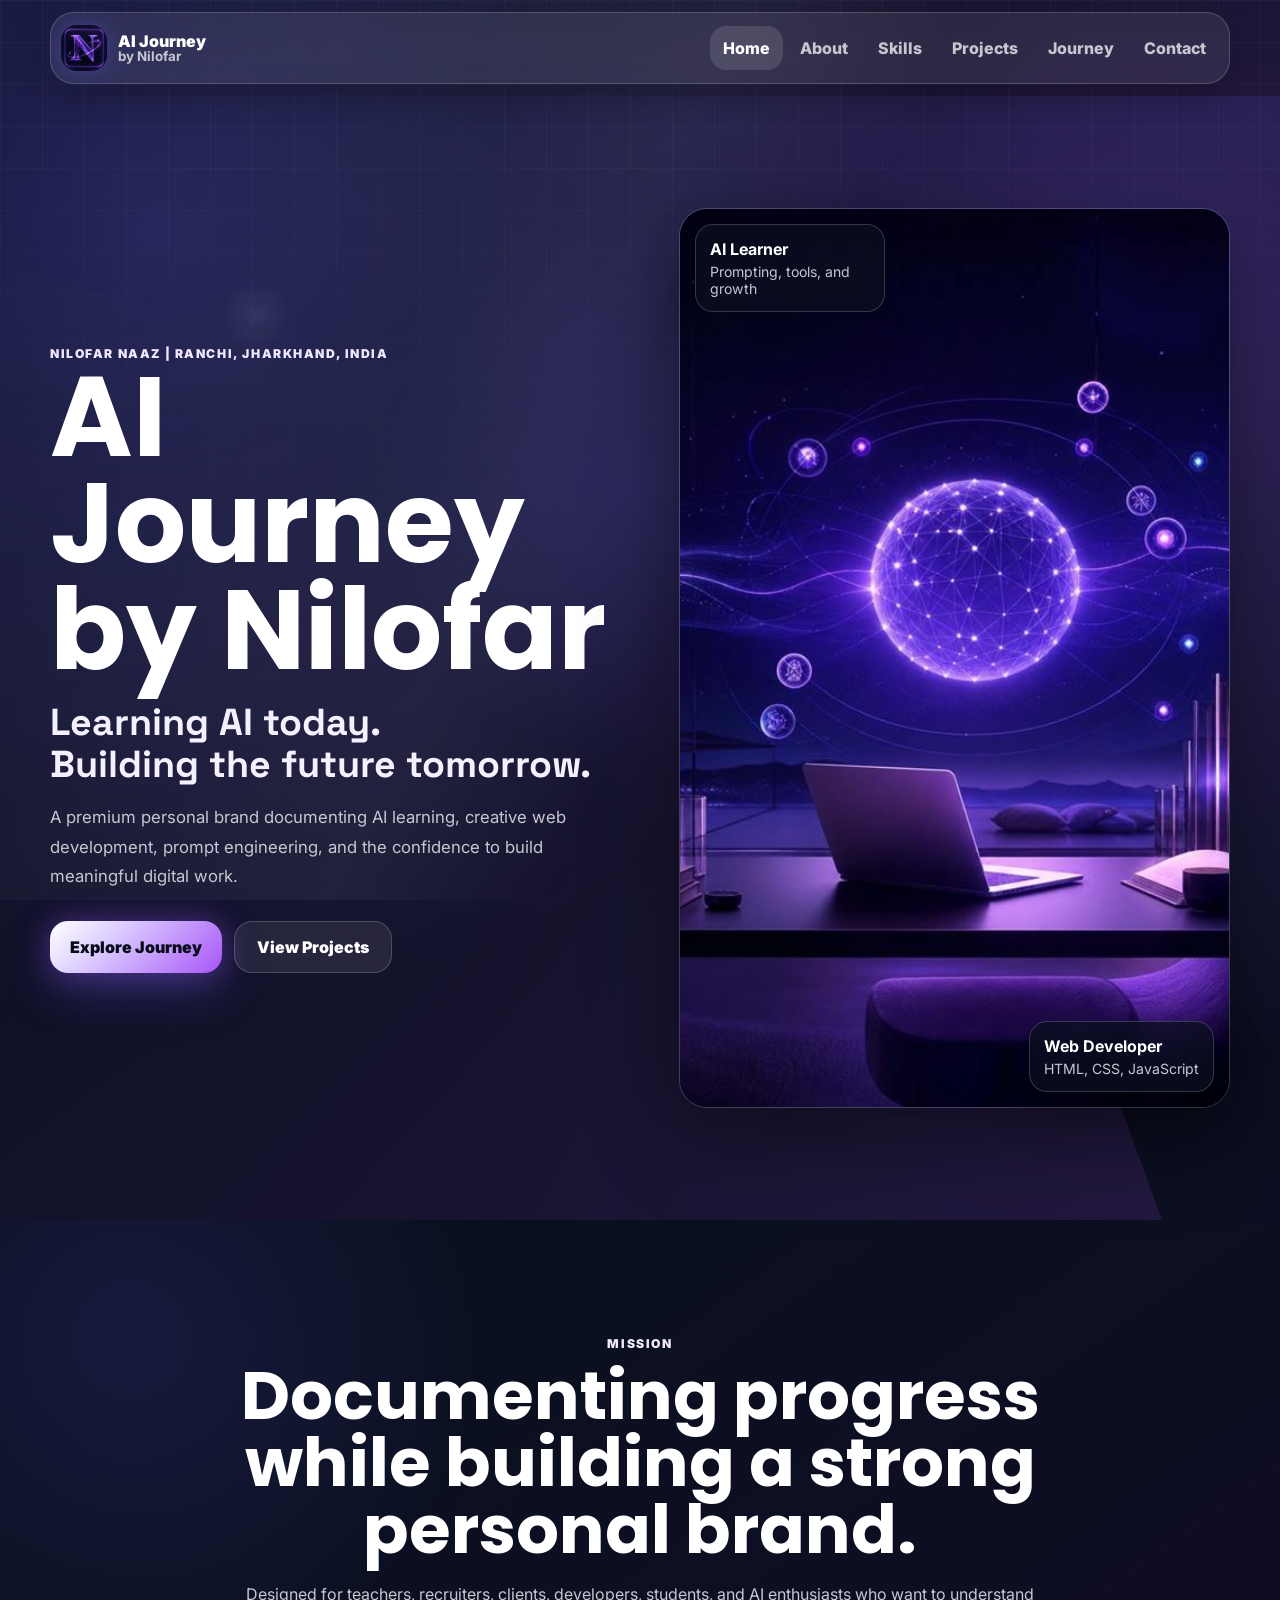
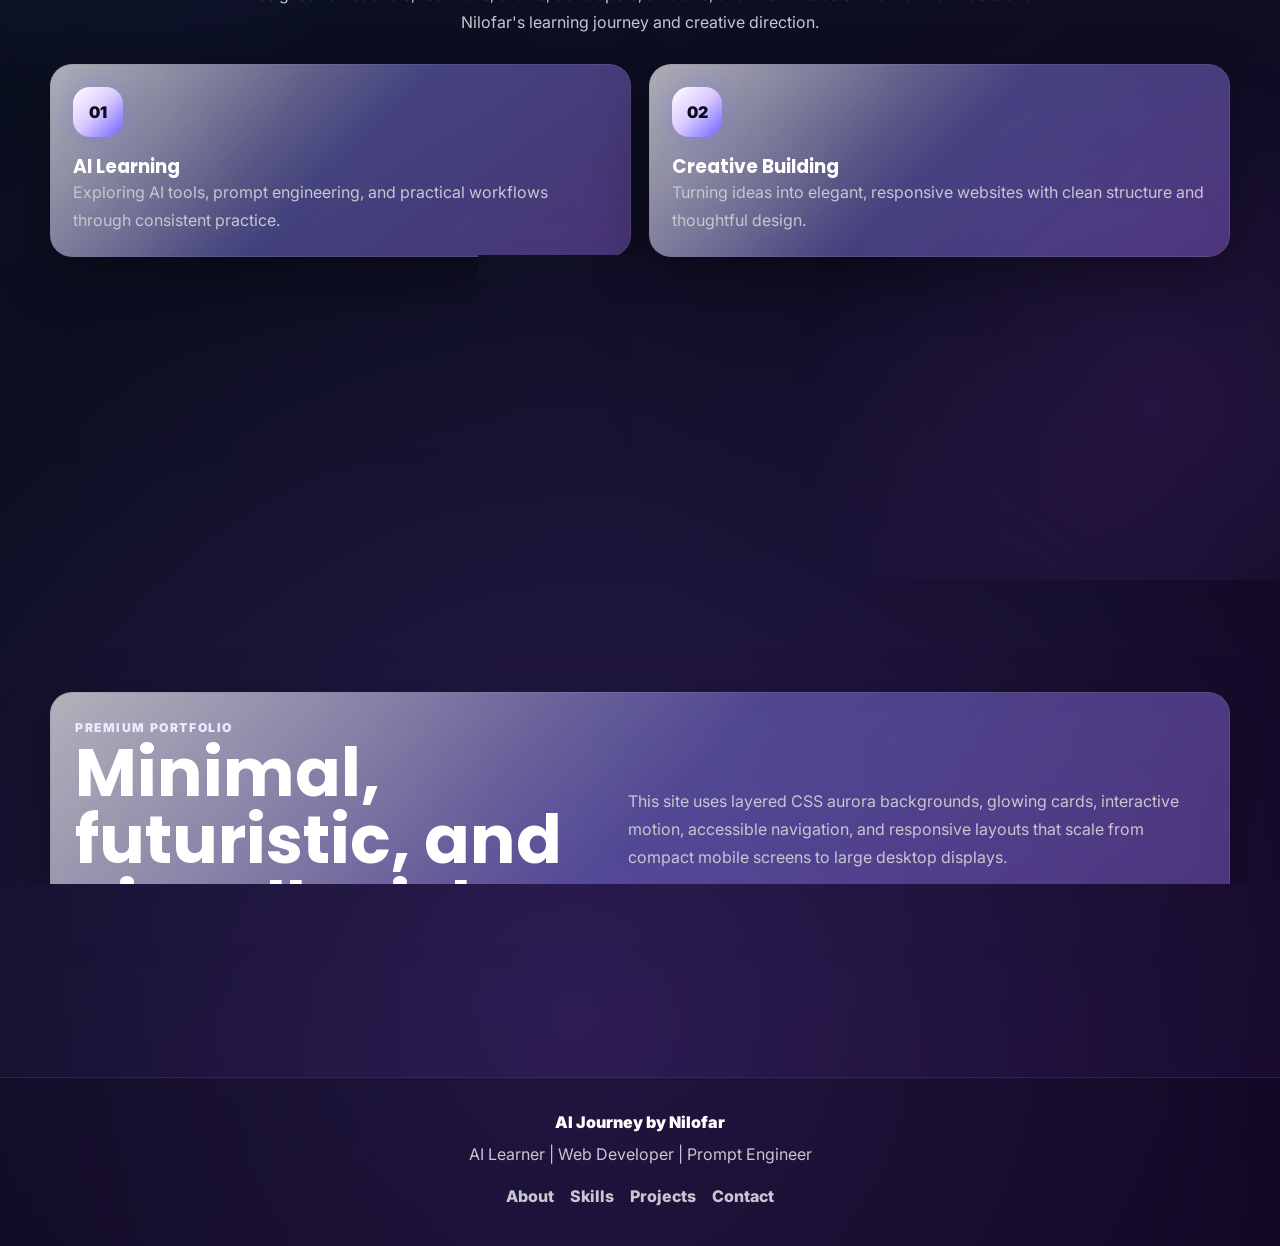
==== commit c4bf68da: "Optimize mobile performance" ====
--- a/index.html
+++ b/index.html
@@ -31,7 +31,7 @@
     <header class="site-header">
         <nav class="navbar" aria-label="Primary navigation">
             <a class="brand" href="index.html" aria-label="AI Journey by Nilofar home">
-                <img src="images/logo.png" alt="" width="44" height="44">
+                <img src="images/logo.png" alt="" width="44" height="44" loading="lazy" decoding="async">
                 <span>
                     <strong>AI Journey</strong>
                     <small>by Nilofar</small>
@@ -66,7 +66,10 @@
                     </div>
                 </div>
                 <div class="hero-showcase reveal">
-                    <img src="images/hero.jpg" alt="Futuristic purple AI learning workspace" width="900" height="900" fetchpriority="high">
+                    <picture>
+                        <source srcset="images/hero-mobile.jpg" media="(max-width: 640px)">
+                        <img src="images/hero.jpg" alt="Futuristic purple AI learning workspace" width="900" height="900" loading="lazy" decoding="async" sizes="(max-width: 640px) calc(100vw - 32px), (max-width: 939px) calc(100vw - 52px), 48vw">
+                    </picture>
                     <div class="metric-card metric-one">
                         <strong>AI Learner</strong>
                         <span>Prompting, tools, and growth</span>
--- a/css/style.css
+++ b/css/style.css
@@ -58,7 +58,6 @@
         radial-gradient(circle at 20% 35%, rgba(255, 255, 255, 0.07), transparent 3%),
         radial-gradient(circle at 80% 55%, rgba(255, 255, 255, 0.055), transparent 2.4%),
         linear-gradient(115deg, transparent 0%, rgba(255, 255, 255, 0.055) 44%, transparent 58%);
-    animation: auroraMove 16s ease-in-out infinite alternate;
 }
 
 body.nav-open {
@@ -167,7 +166,10 @@
     width: 0;
     height: 3px;
     background: linear-gradient(90deg, var(--primary), var(--accent), #ffffff);
-    box-shadow: 0 0 24px rgba(168, 85, 247, 0.8);
+    box-shadow: 0 0 12px rgba(168, 85, 247, 0.45);
+    transform: scaleX(0);
+    transform-origin: left center;
+    will-change: transform;
 }
 
 .cursor-glow {
@@ -178,27 +180,17 @@
     pointer-events: none;
     border-radius: 50%;
     background: radial-gradient(circle, rgba(168, 85, 247, 0.18), transparent 68%);
-    transform: translate(-50%, -50%);
+    transform: translate3d(-50%, -50%, 0);
     opacity: 0;
+    will-change: transform, opacity;
 }
 
 .loader {
-    position: fixed;
-    inset: 0;
-    z-index: 300;
-    display: grid;
-    place-items: center;
-    background: #070a16;
-    transition: opacity 450ms ease, visibility 450ms ease;
+    display: none;
 }
 
 .loader span {
-    width: 58px;
-    height: 58px;
-    border: 3px solid rgba(255, 255, 255, 0.14);
-    border-top-color: var(--accent);
-    border-radius: 50%;
-    animation: spin 800ms linear infinite;
+    display: none;
 }
 
 .loader.is-hidden {
@@ -217,9 +209,9 @@
 
 .site-header.scrolled {
     padding: 8px 0;
-    background: rgba(11, 16, 32, 0.74);
+    background: rgba(11, 16, 32, 0.86);
     border-bottom: 1px solid rgba(255, 255, 255, 0.1);
-    backdrop-filter: blur(22px);
+    backdrop-filter: blur(10px);
 }
 
 .navbar {
@@ -234,8 +226,8 @@
     border: 1px solid var(--border);
     border-radius: 24px;
     background: rgba(255, 255, 255, 0.08);
-    box-shadow: 0 16px 55px rgba(0, 0, 0, 0.32);
-    backdrop-filter: blur(22px);
+    box-shadow: 0 12px 34px rgba(0, 0, 0, 0.28);
+    backdrop-filter: blur(10px);
 }
 
 .brand {
@@ -317,7 +309,7 @@
     border-radius: 22px;
     background: rgba(11, 16, 32, 0.96);
     box-shadow: var(--shadow);
-    backdrop-filter: blur(24px);
+    backdrop-filter: blur(10px);
     transform: translateY(-18px) scale(0.98);
     opacity: 0;
     visibility: hidden;
@@ -365,8 +357,8 @@
     background:
         linear-gradient(145deg, rgba(255, 255, 255, 0.15), rgba(255, 255, 255, 0.065)) padding-box,
         linear-gradient(135deg, rgba(255, 255, 255, 0.54), rgba(108, 99, 255, 0.34), rgba(168, 85, 247, 0.26)) border-box;
-    box-shadow: var(--shadow);
-    backdrop-filter: blur(22px);
+    box-shadow: 0 18px 54px rgba(0, 0, 0, 0.34);
+    backdrop-filter: blur(10px);
 }
 
 .glass-card::before {
@@ -472,7 +464,7 @@
 
 /* Home */
 .hero {
-    min-height: calc(100svh - 96px);
+    min-height: min(760px, calc(100svh - 96px));
     display: grid;
     align-items: center;
     padding-top: 48px;
@@ -485,8 +477,7 @@
     background:
         radial-gradient(circle at 50% 35%, rgba(108, 99, 255, 0.2), transparent 28%),
         conic-gradient(from 160deg at 70% 35%, rgba(168, 85, 247, 0.2), transparent, rgba(108, 99, 255, 0.18), transparent);
-    filter: blur(4px);
-    animation: meshDrift 14s ease-in-out infinite alternate;
+    opacity: 0.72;
 }
 
 .hero-grid,
@@ -547,7 +538,7 @@
     border: 1px solid var(--border);
     border-radius: 18px;
     background: rgba(11, 16, 32, 0.74);
-    backdrop-filter: blur(18px);
+    backdrop-filter: blur(8px);
     box-shadow: 0 18px 50px rgba(0, 0, 0, 0.28);
 }
 
@@ -835,32 +826,6 @@
     transform: translateY(0);
 }
 
-@keyframes spin {
-    to {
-        transform: rotate(360deg);
-    }
-}
-
-@keyframes auroraMove {
-    from {
-        transform: translate3d(-1%, -1%, 0) scale(1);
-    }
-
-    to {
-        transform: translate3d(1.5%, 1%, 0) scale(1.04);
-    }
-}
-
-@keyframes meshDrift {
-    from {
-        transform: translateY(-8px) rotate(0deg);
-    }
-
-    to {
-        transform: translateY(10px) rotate(2deg);
-    }
-}
-
 @media (prefers-reduced-motion: reduce) {
     *,
     *::before,
@@ -874,6 +839,95 @@
     .reveal {
         opacity: 1;
         transform: none;
+    }
+}
+
+@media (max-width: 719px) {
+    html {
+        scroll-behavior: auto;
+    }
+
+    body {
+        background:
+            radial-gradient(circle at 16% 6%, rgba(108, 99, 255, 0.16), transparent 24%),
+            radial-gradient(circle at 88% 12%, rgba(168, 85, 247, 0.12), transparent 23%),
+            linear-gradient(145deg, #070a16 0%, var(--bg) 58%, #120723 100%);
+    }
+
+    body::before,
+    body::after,
+    .cursor-glow {
+        display: none;
+    }
+
+    .page-section {
+        padding: 58px 0;
+    }
+
+    .hero {
+        min-height: 70svh;
+        padding-top: 24px;
+        align-items: start;
+    }
+
+    .hero-bg {
+        opacity: 0.35;
+        background:
+            radial-gradient(circle at 50% 22%, rgba(108, 99, 255, 0.16), transparent 36%),
+            linear-gradient(145deg, transparent, rgba(168, 85, 247, 0.1));
+    }
+
+    .hero-grid {
+        gap: 22px;
+    }
+
+    .hero-text {
+        display: none;
+    }
+
+    .hero-actions {
+        margin-top: 22px;
+    }
+
+    .hero-showcase img {
+        width: min(100%, 340px);
+        height: clamp(130px, 24svh, 190px);
+        margin-inline: auto;
+        aspect-ratio: auto;
+        border-radius: 20px;
+    }
+
+    .metric-card {
+        display: none;
+    }
+
+    .site-header.scrolled,
+    .navbar,
+    .nav-menu,
+    .glass-card,
+    .metric-card {
+        backdrop-filter: none;
+    }
+
+    .navbar,
+    .glass-card {
+        box-shadow: 0 10px 28px rgba(0, 0, 0, 0.28);
+    }
+
+    .feature-grid .glass-card:hover,
+    .skill-tile:hover,
+    .project-card:hover,
+    .contact-panel:hover,
+    .contact-form:hover,
+    .btn:hover,
+    .btn:focus-visible {
+        transform: none;
+    }
+
+    .reveal {
+        opacity: 1;
+        transform: none;
+        transition: none;
     }
 }
 
